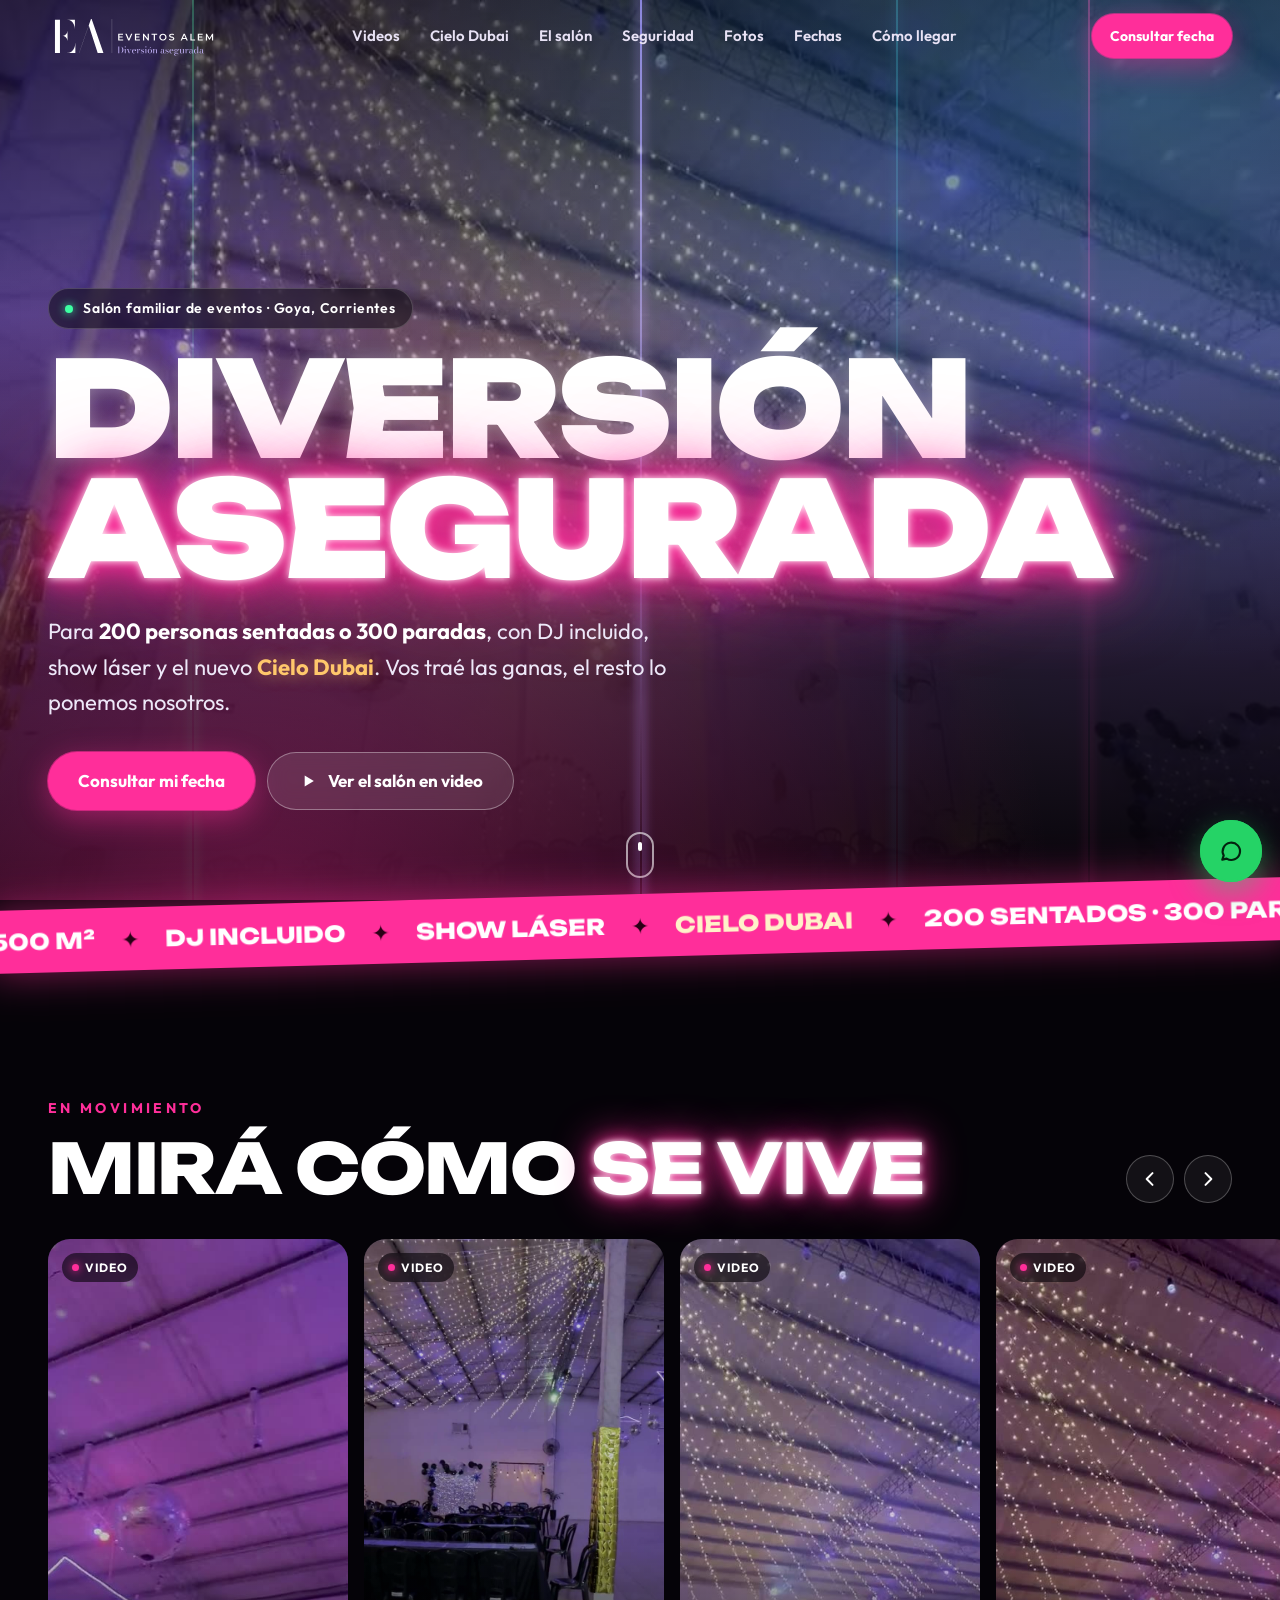
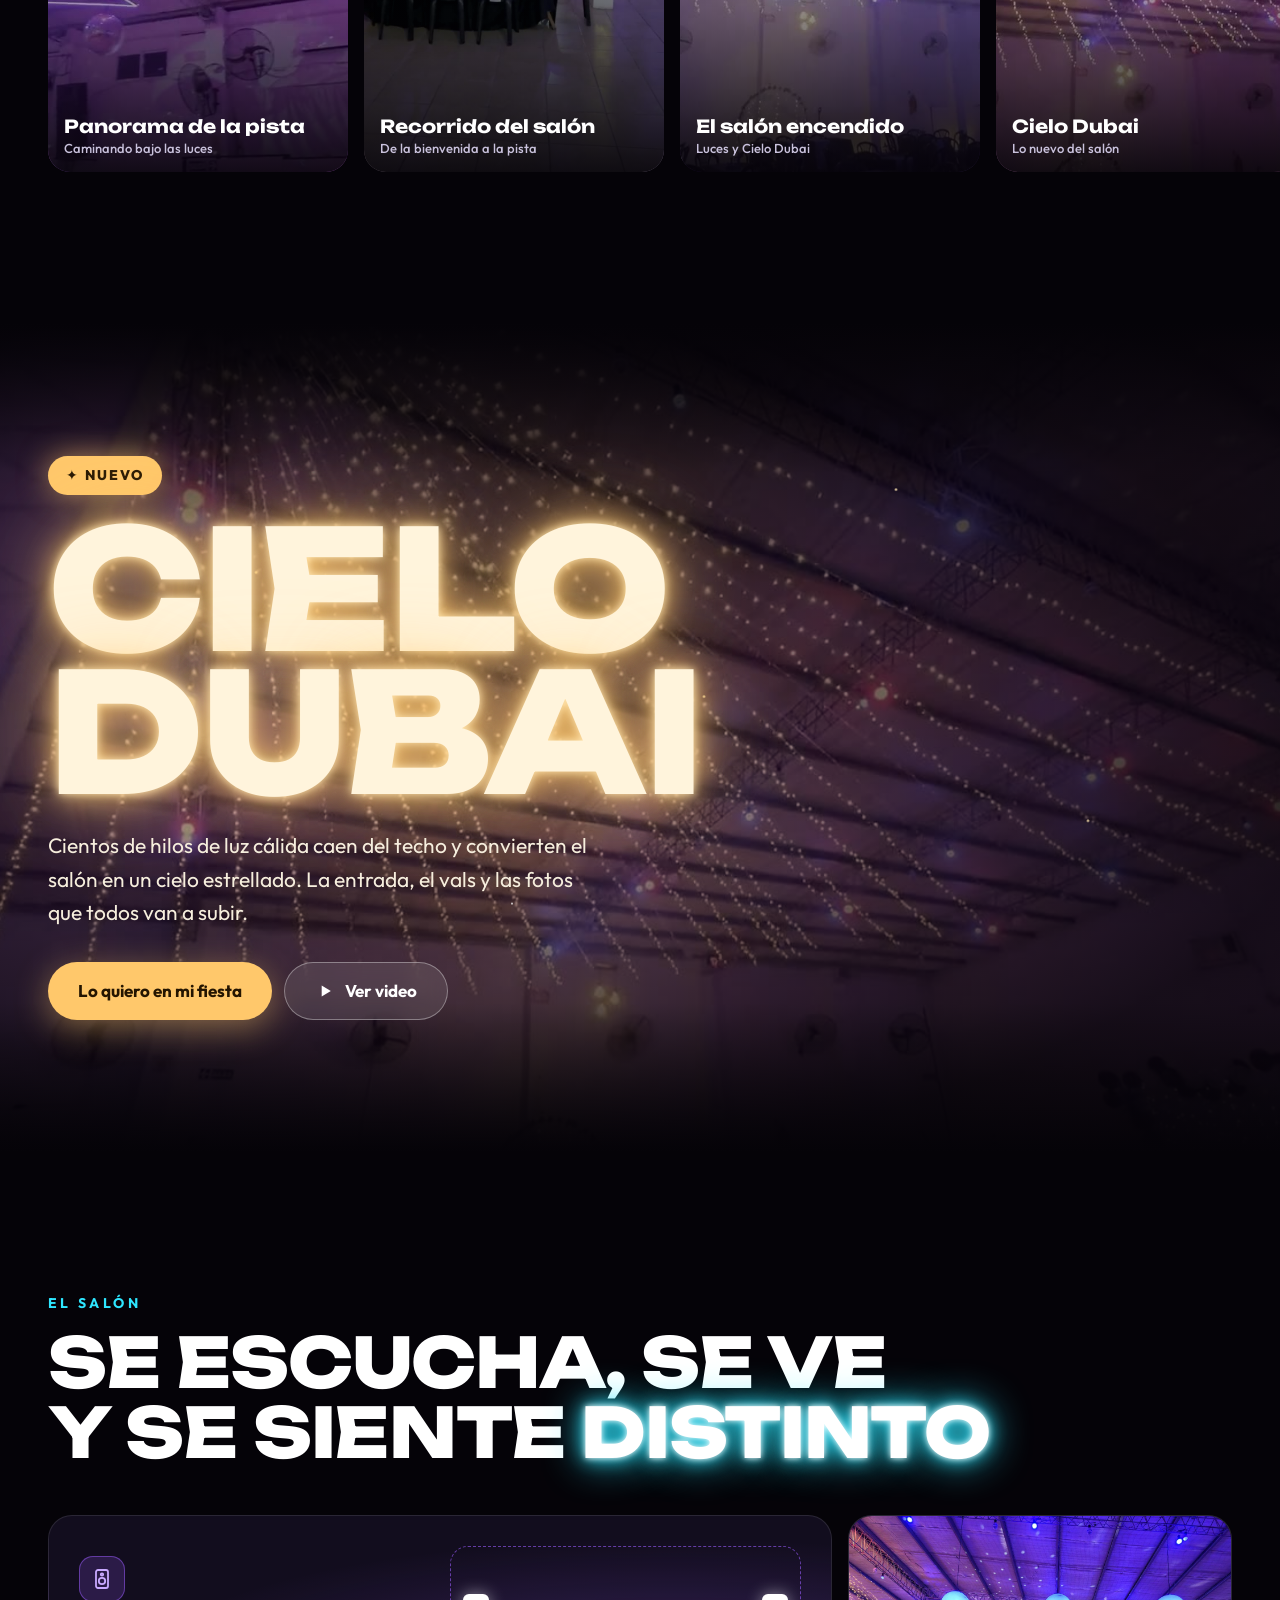
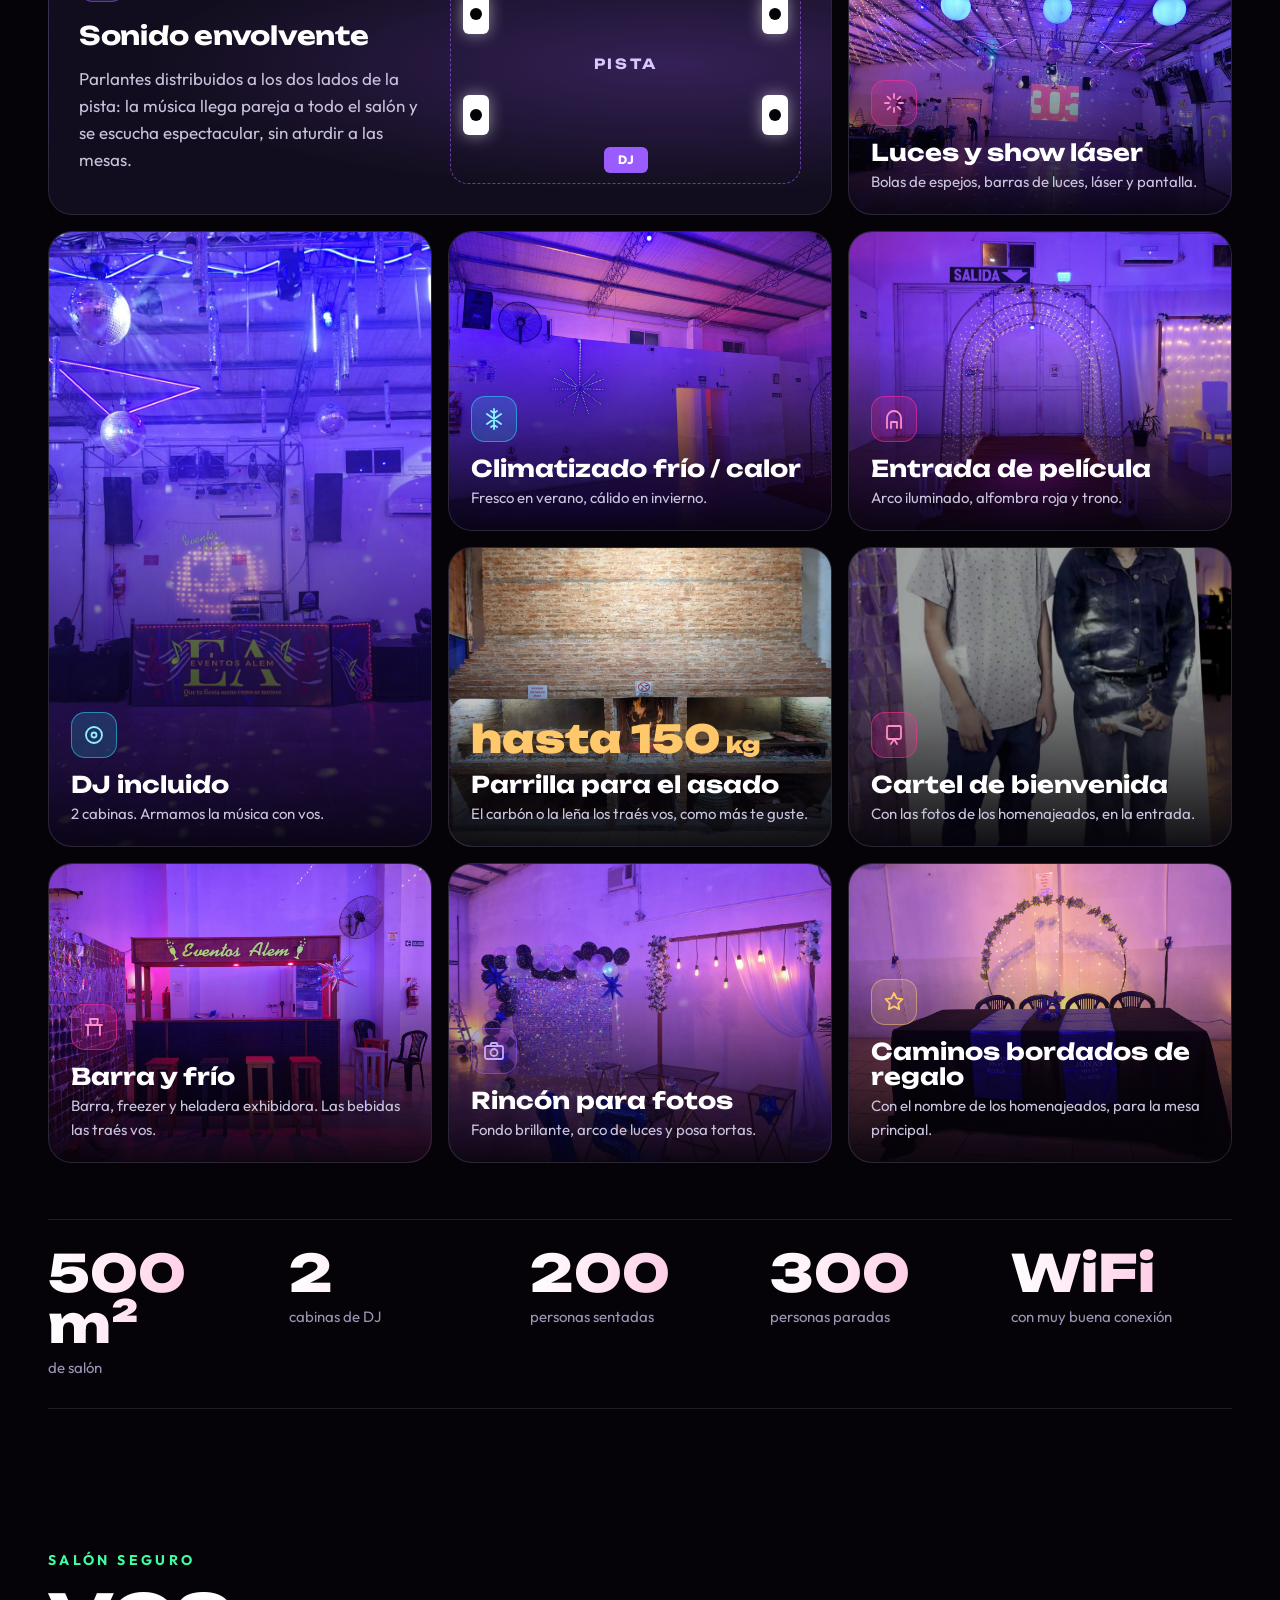
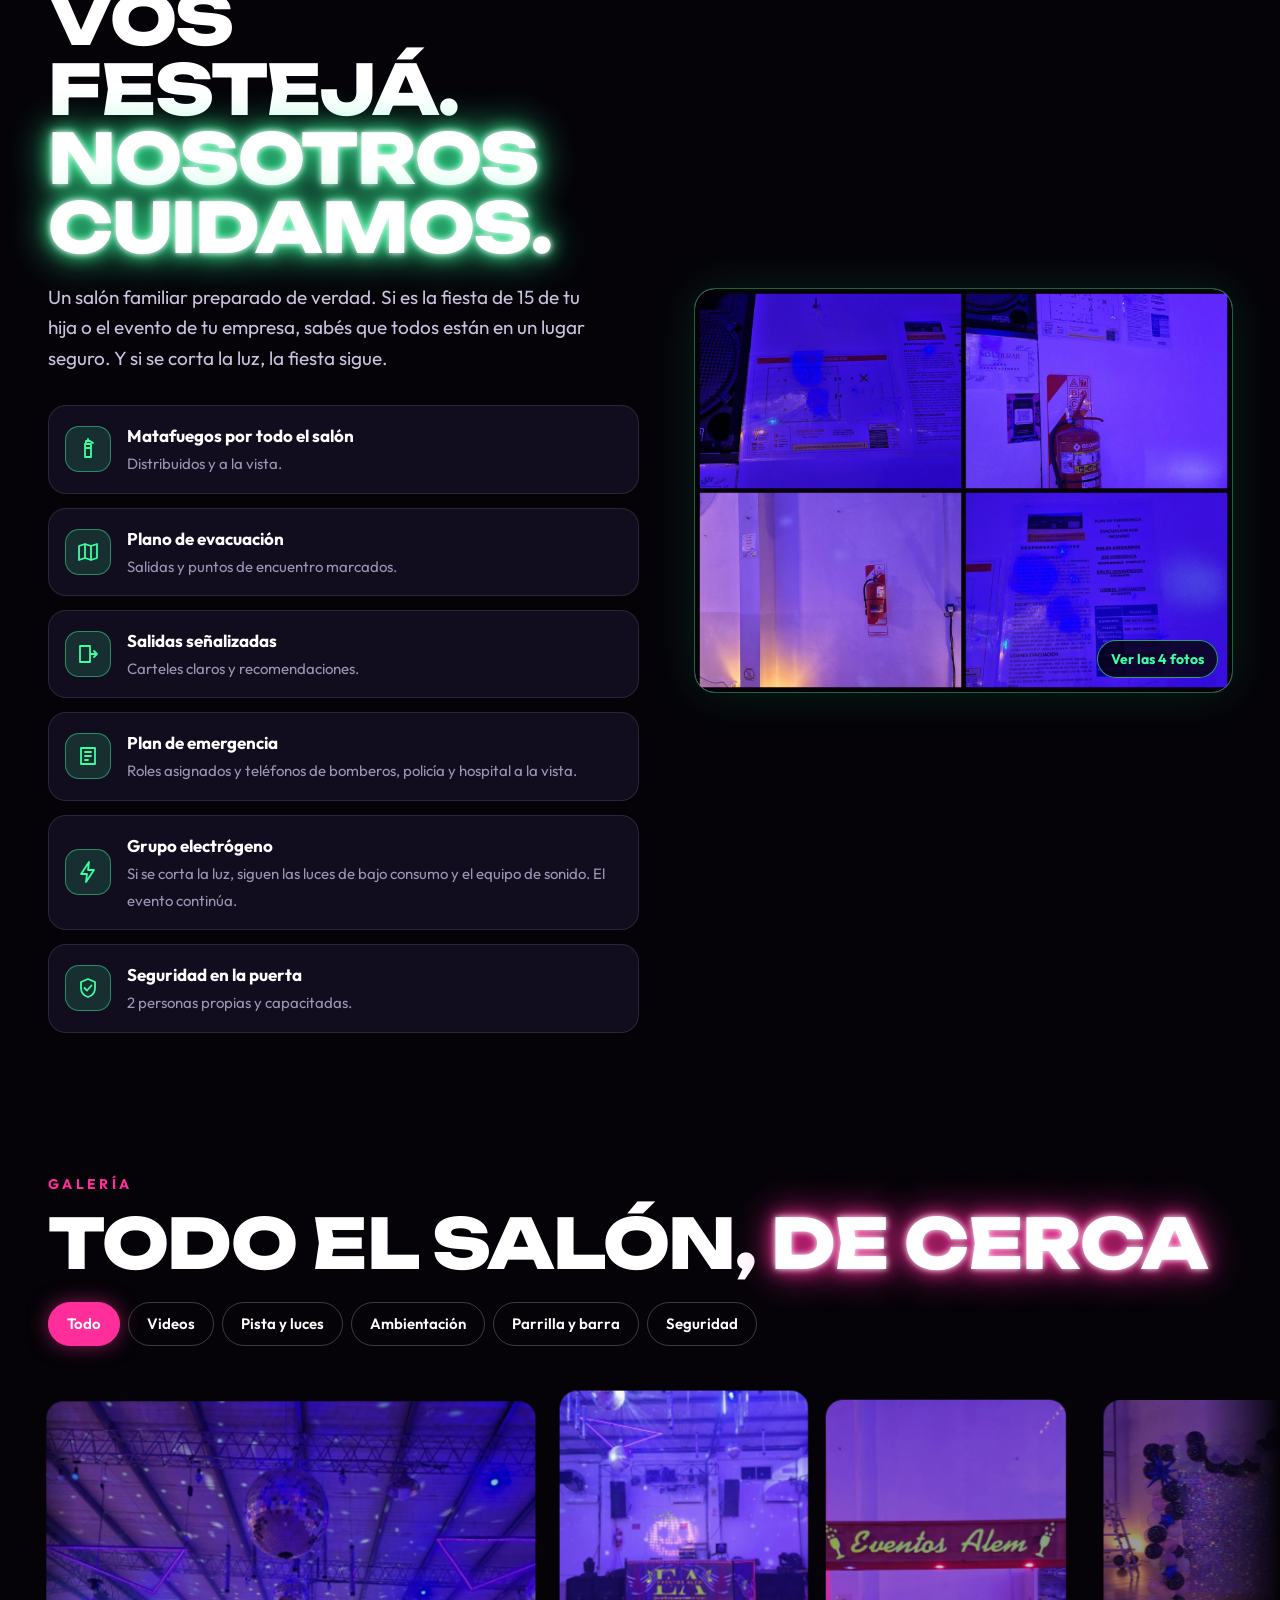
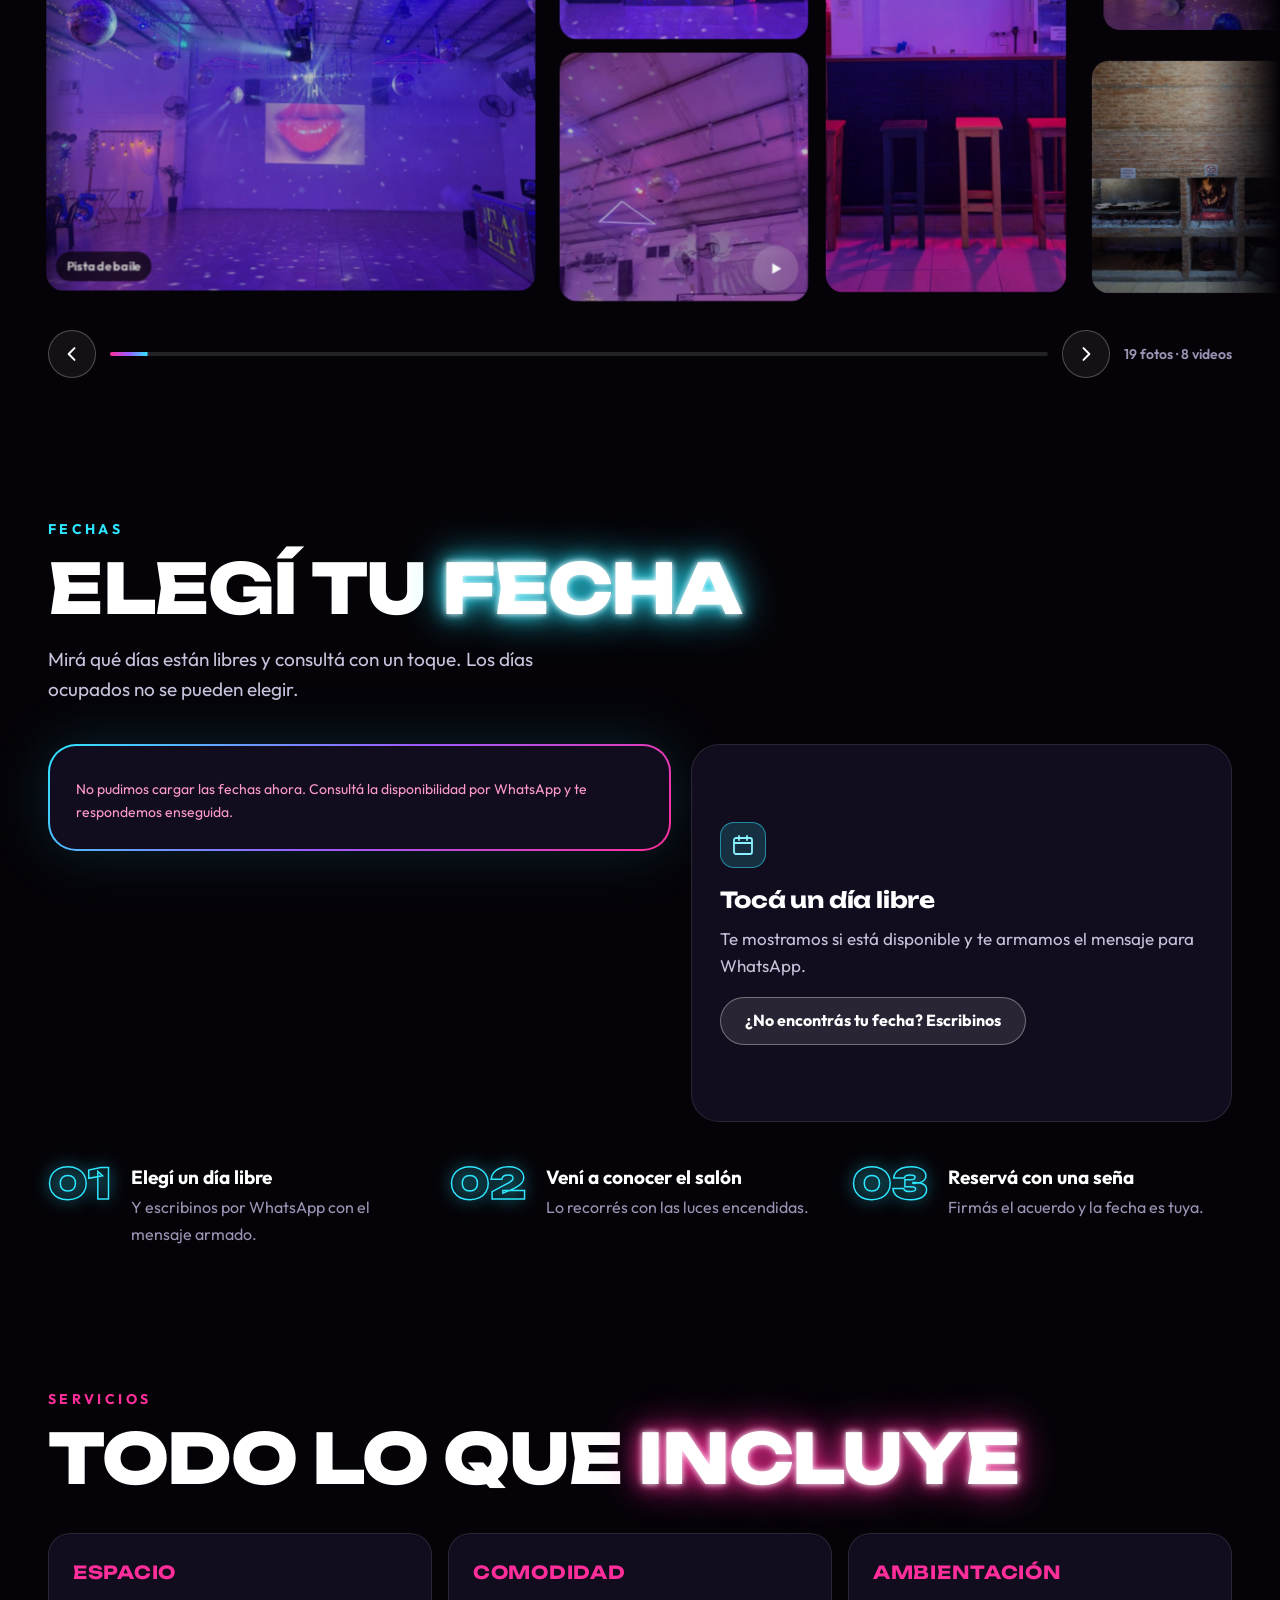
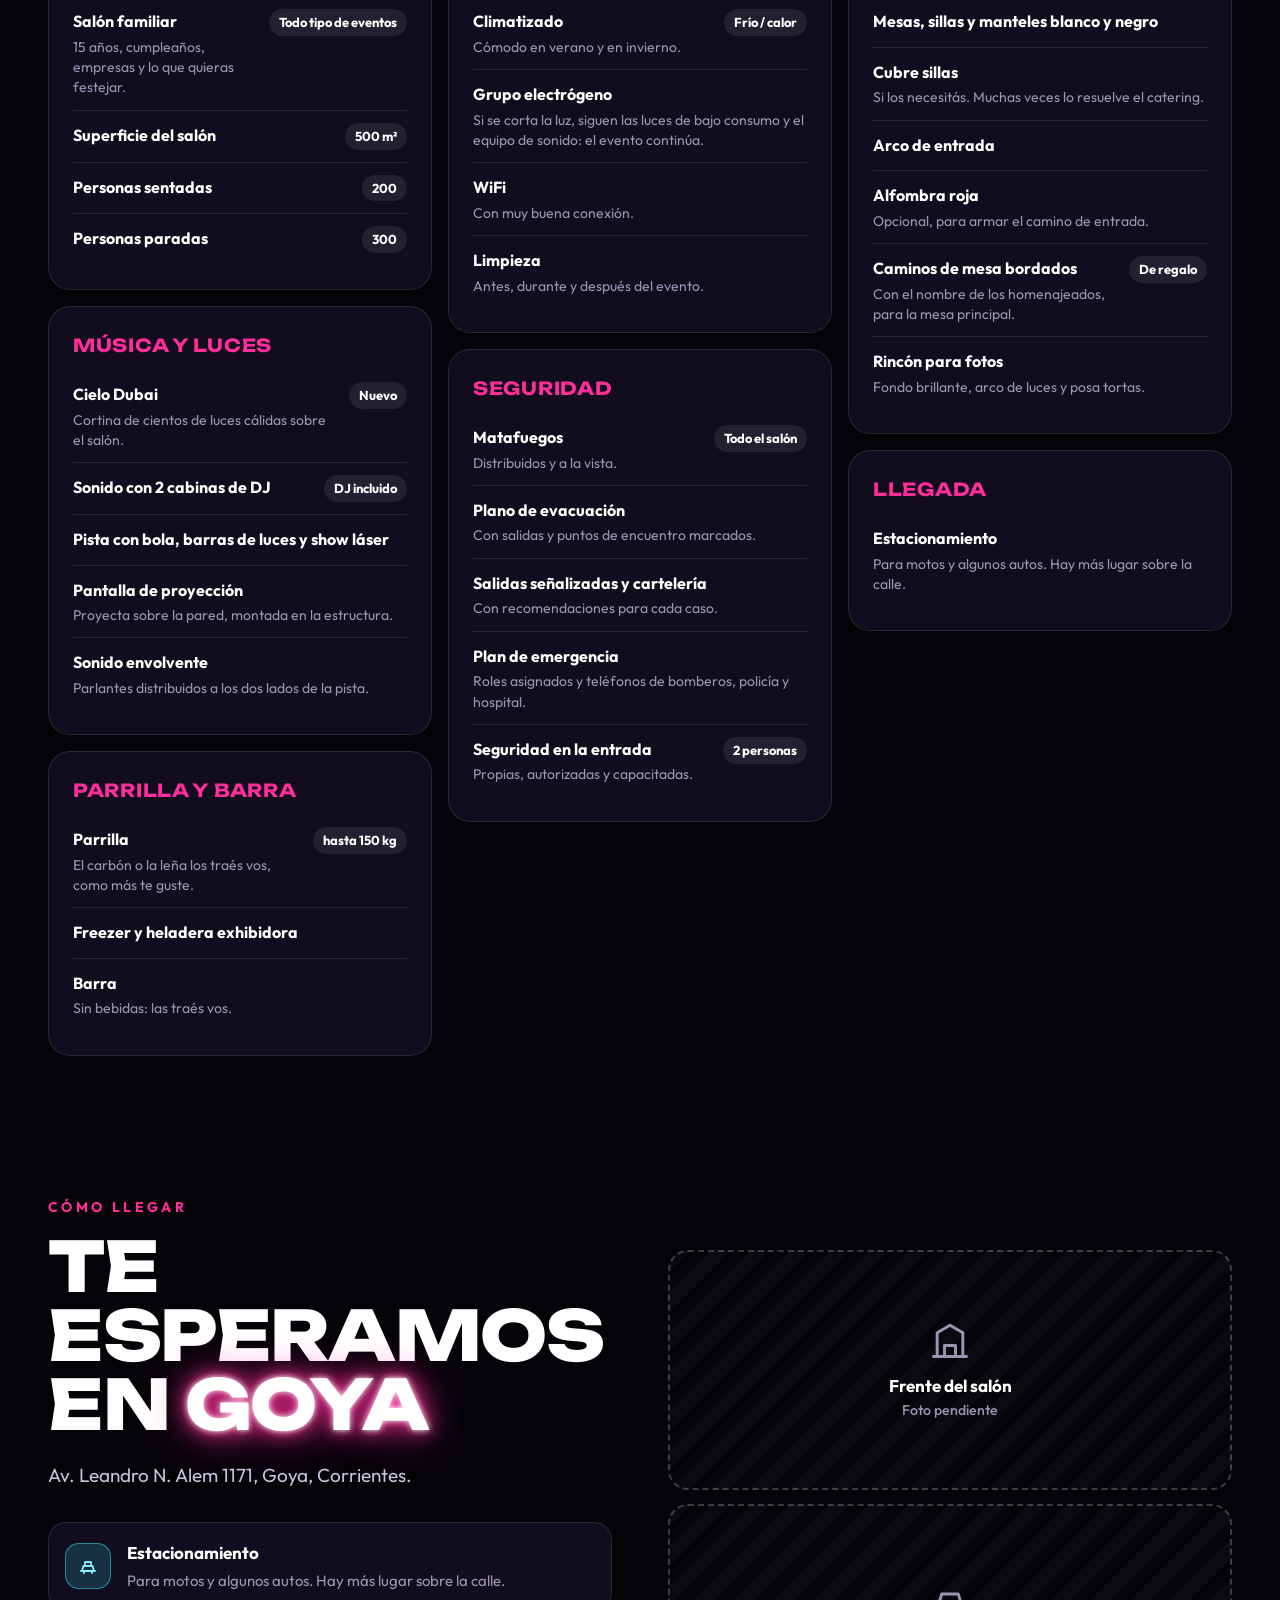
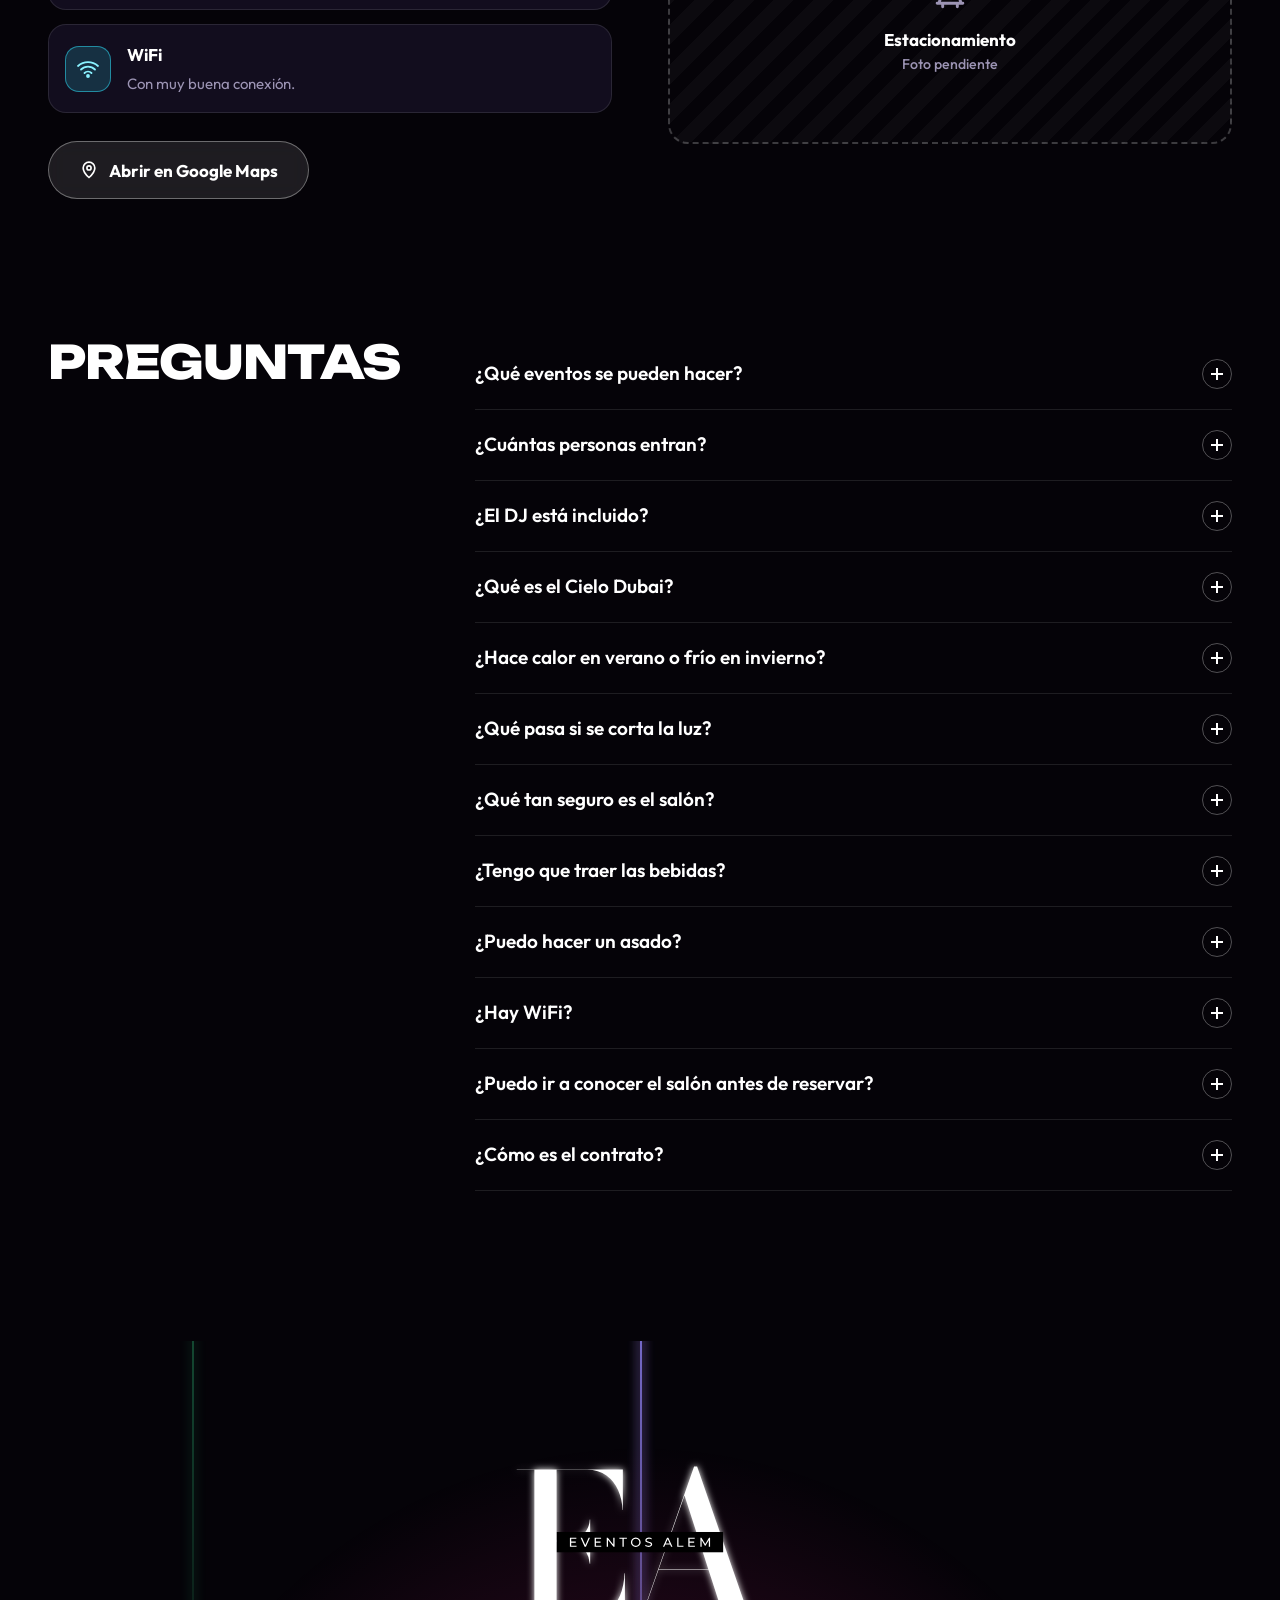
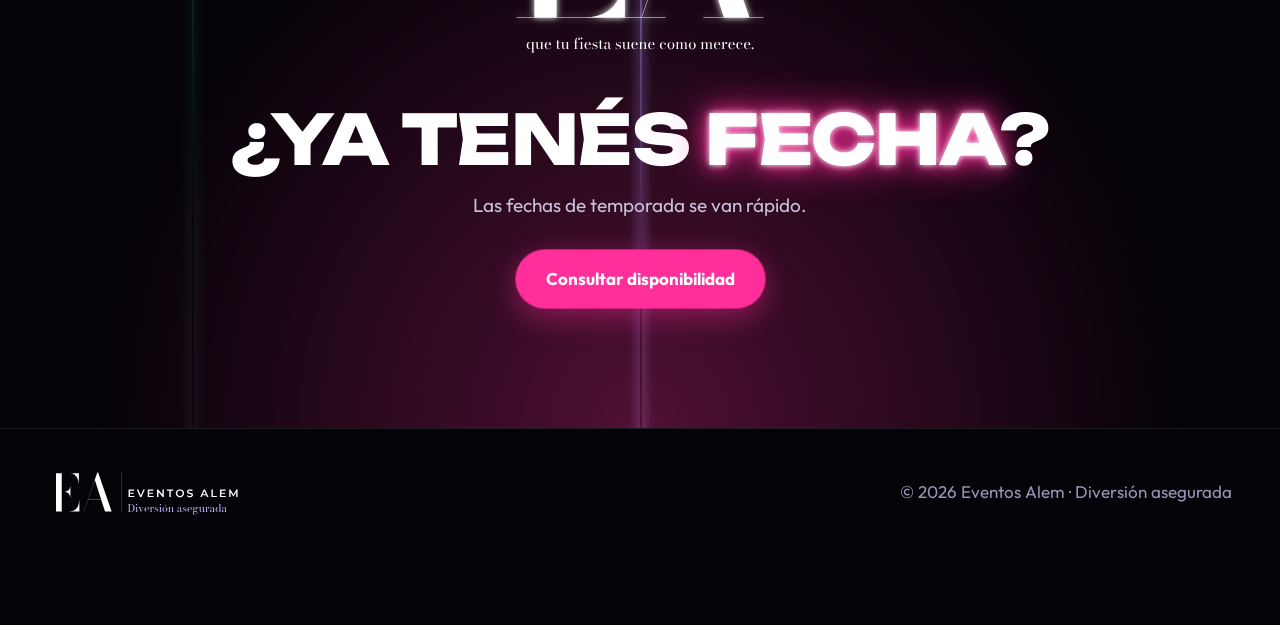
==== index.html @ 5849a462 "Web oficial Eventos Alem: diseño Fiesta/Neón con datos confirmados - Es salón familiar para todo tip" ====
<!doctype html>
<html lang="es-AR">
<head>
  <meta charset="utf-8">
    <meta name="viewport" content="width=device-width, initial-scale=1, viewport-fit=cover">
  <title>Eventos Alem · Salón de eventos en Goya</title>
  <meta name="description" content="Salón familiar de eventos en Goya, Corrientes: 500 m², 200 personas sentadas o 300 paradas, DJ incluido, show láser, Cielo Dubai, climatizado frío/calor y grupo electrógeno. Consultá tu fecha por WhatsApp.">
  <meta name="theme-color" content="#050308">
  <link rel="icon" href="img/marca/ea-blanco.svg" type="image/svg+xml">
  <script>document.documentElement.className='js'</script>
  <link rel="preconnect" href="https://fonts.googleapis.com">
  <link rel="preconnect" href="https://fonts.gstatic.com" crossorigin>
  <link rel="stylesheet" href="https://fonts.googleapis.com/css2?family=Unbounded:wght@500;700;800;900&family=Outfit:wght@400;500;600;700&display=swap">
  <link rel="stylesheet" href="css/nuevo.css?v=13">
</head>
<body>
  <a class="skip" href="#contenido">Saltar al contenido</a>

  <!-- NAV -->
  <header class="nav" id="nav">
    <a class="nav-logo" href="#inicio" aria-label="Eventos Alem, ir al inicio">
      <img src="img/marca/logo-horizontal-blanco.svg" alt="Eventos Alem" width="190" height="45">
    </a>
    <nav class="nav-links" aria-label="Principal">
      <a href="#reels">Videos</a>
      <a href="#cielo">Cielo Dubai</a>
      <a href="#experiencia">El salón</a>
      <a href="#seguridad">Seguridad</a>
      <a href="#fotos">Fotos</a>
      <a href="#consultar">Fechas</a>
      <a href="#llegar">Cómo llegar</a>
    </nav>
    <a class="btn btn-neon btn-sm" href="#consultar">Consultar fecha</a>
  </header>

  <main id="contenido">

    <!-- HERO -->
    <section class="hero" id="inicio" aria-labelledby="h-hero">
      <video class="hero-video" src="img/nuevo/v-salon.mp4" poster="img/nuevo/v-salon.jpg" autoplay muted loop playsinline aria-hidden="true"></video>
      <div class="hero-shade" aria-hidden="true"></div>
      <div class="lasers" aria-hidden="true"><i></i><i></i><i></i><i></i><i></i><i></i></div>
      <div class="hero-in">
        <p class="kicker"><span class="dot"></span> Salón familiar de eventos · Goya, Corrientes</p>
        <h1 id="h-hero" class="hero-title">
          <span class="t1">Diversión</span>
          <span class="t2">asegurada</span>
        </h1>
        <p class="hero-lead">Para <b>200 personas sentadas o 300 paradas</b>, con DJ incluido, show láser y el nuevo <b class="gold">Cielo Dubai</b>. Vos traé las ganas, el resto lo ponemos nosotros.</p>
        <div class="hero-cta">
          <a class="btn btn-neon btn-lg" href="#consultar">Consultar mi fecha</a>
          <button class="btn btn-glass btn-lg" type="button" data-open="0">
            <svg viewBox="0 0 24 24" width="20" height="20" aria-hidden="true"><path d="M8 5.5v13l11-6.5z" fill="currentColor"/></svg>
            Ver el salón en video
          </button>
        </div>
      </div>
      <a class="scroll-cue" href="#reels" aria-label="Bajar a los videos"><span></span></a>
    </section>

    <!-- TICKER -->
    <div class="ticker" aria-hidden="true">
      <div class="ticker-track">
        <span>500 m²</span><i>✦</i><span>DJ incluido</span><i>✦</i><span>Show láser</span><i>✦</i><span class="g">Cielo Dubai</span><i>✦</i><span>200 sentados · 300 parados</span><i>✦</i><span>Sonido envolvente</span><i>✦</i><span>Climatizado frío / calor</span><i>✦</i><span>Grupo electrógeno</span><i>✦</i><span>WiFi</span><i>✦</i><span>Parrilla 150 kg</span><i>✦</i><span>Salón seguro</span><i>✦</i>
        <span>500 m²</span><i>✦</i><span>DJ incluido</span><i>✦</i><span>Show láser</span><i>✦</i><span class="g">Cielo Dubai</span><i>✦</i><span>200 sentados · 300 parados</span><i>✦</i><span>Sonido envolvente</span><i>✦</i><span>Climatizado frío / calor</span><i>✦</i><span>Grupo electrógeno</span><i>✦</i><span>WiFi</span><i>✦</i><span>Parrilla 150 kg</span><i>✦</i><span>Salón seguro</span><i>✦</i>
      </div>
    </div>

    <!-- REELS -->
    <section class="sec" id="reels" aria-labelledby="h-reels">
      <div class="wrap head-row">
        <div>
          <p class="eyebrow pink" data-reveal>En movimiento</p>
          <h2 id="h-reels" data-reveal>Mirá cómo <span class="neon-pink">se vive</span></h2>
        </div>
        <div class="rail-ctrl">
          <button class="round" type="button" id="railPrev" aria-label="Videos anteriores"><svg viewBox="0 0 24 24" width="20" height="20" aria-hidden="true"><path d="m15 5-7 7 7 7" fill="none" stroke="currentColor" stroke-width="2.4" stroke-linecap="round" stroke-linejoin="round"/></svg></button>
          <button class="round" type="button" id="railNext" aria-label="Más videos"><svg viewBox="0 0 24 24" width="20" height="20" aria-hidden="true"><path d="m9 5 7 7-7 7" fill="none" stroke="currentColor" stroke-width="2.4" stroke-linecap="round" stroke-linejoin="round"/></svg></button>
        </div>
      </div>
      <div class="rail" id="rail" tabindex="0" aria-label="Videos del salón. Deslizá para ver más"></div>
    </section>

    <!-- CIELO DUBAI -->
    <section class="cielo" id="cielo" aria-labelledby="h-cielo">
      <video class="cielo-video" src="img/nuevo/v-cielo.mp4" poster="img/nuevo/v-cielo.jpg" autoplay muted loop playsinline aria-hidden="true"></video>
      <div class="cielo-shade" aria-hidden="true"></div>
      <div class="stars" aria-hidden="true"></div>
      <div class="wrap cielo-in">
        <span class="badge-gold" data-reveal>✦ Nuevo</span>
        <h2 id="h-cielo" class="cielo-title" data-reveal>Cielo<br>Dubai</h2>
        <p class="cielo-lead" data-reveal>Cientos de hilos de luz cálida caen del techo y convierten el salón en un cielo estrellado. La entrada, el vals y las fotos que todos van a subir.</p>
        <div class="hero-cta" data-reveal>
          <a class="btn btn-gold btn-lg" href="#consultar">Lo quiero en mi fiesta</a>
          <button class="btn btn-glass btn-lg" type="button" data-open-id="v-cielo">
            <svg viewBox="0 0 24 24" width="20" height="20" aria-hidden="true"><path d="M8 5.5v13l11-6.5z" fill="currentColor"/></svg>
            Ver video
          </button>
        </div>
      </div>
    </section>

    <!-- EXPERIENCIA -->
    <section class="sec" id="experiencia" aria-labelledby="h-exp">
      <div class="wrap">
        <p class="eyebrow cyan" data-reveal>El salón</p>
        <h2 id="h-exp" data-reveal>Se escucha, se ve<br>y se siente <span class="neon-cyan">distinto</span></h2>

        <div class="bento">
          <article class="tile tile-sound" data-reveal>
            <div class="tile-txt">
              <span class="ico ico-violet"><svg viewBox="0 0 24 24" aria-hidden="true"><rect x="6" y="3" width="12" height="18" rx="2"/><circle cx="12" cy="14" r="3.2"/><circle cx="12" cy="7.5" r="1.2"/></svg></span>
              <h3>Sonido envolvente</h3>
              <p>Parlantes distribuidos a los dos lados de la pista: la música llega pareja a todo el salón y se escucha espectacular, sin aturdir a las mesas.</p>
            </div>
            <div class="sound-map" role="img" aria-label="Esquema: parlantes a ambos lados de la pista y el sonido llegando a todo el salón">
              <span class="spk l1"></span><span class="spk l2"></span><span class="spk r1"></span><span class="spk r2"></span>
              <span class="wave w1"></span><span class="wave w2"></span><span class="wave w3"></span>
              <span class="floor">PISTA</span>
              <span class="dj">DJ</span>
            </div>
          </article>

          <button class="tile tile-photo" type="button" data-open-id="pista-globos" data-reveal>
            <img src="img/nuevo/pista-globos.jpg" alt="" loading="lazy">
            <span class="tile-cap"><span class="ico ico-pink"><svg viewBox="0 0 24 24" aria-hidden="true"><path d="M12 3v4M12 17v4M3 12h4M17 12h4M5.6 5.6l2.8 2.8M15.6 15.6l2.8 2.8M5.6 18.4l2.8-2.8M15.6 8.4l2.8-2.8"/></svg></span><b>Luces y show láser</b><small>Bolas de espejos, barras de luces, láser y pantalla.</small></span>
          </button>

          <button class="tile tile-photo tile-tall" type="button" data-open-id="dj-cabina" data-reveal>
            <img src="img/nuevo/dj-cabina.jpg" alt="" loading="lazy">
            <span class="tile-cap"><span class="ico ico-cyan"><svg viewBox="0 0 24 24" aria-hidden="true"><circle cx="12" cy="12" r="8"/><circle cx="12" cy="12" r="2.5"/></svg></span><b>DJ incluido</b><small>2 cabinas. Armamos la música con vos.</small></span>
          </button>

          <button class="tile tile-photo" type="button" data-open-id="clima-ventiladores" data-reveal>
            <img src="img/nuevo/clima-ventiladores.jpg" alt="" loading="lazy">
            <span class="tile-cap"><span class="ico ico-cyan"><svg viewBox="0 0 24 24" aria-hidden="true"><path d="M12 2v20M4.9 7l14.2 10M4.9 17 19.1 7M9 4l3 2 3-2M9 20l3-2 3 2"/></svg></span><b>Climatizado frío / calor</b><small>Fresco en verano, cálido en invierno.</small></span>
          </button>

          <button class="tile tile-photo" type="button" data-open-id="entrada-arco" data-reveal>
            <img src="img/nuevo/entrada-arco.jpg" alt="" loading="lazy">
            <span class="tile-cap"><span class="ico ico-pink"><svg viewBox="0 0 24 24" aria-hidden="true"><path d="M5 21V11a7 7 0 0 1 14 0v10M9 21v-6h6v6"/></svg></span><b>Entrada de película</b><small>Arco iluminado, alfombra roja y trono.</small></span>
          </button>

          <button class="tile tile-photo tile-grill" type="button" data-open-id="parrilla" data-reveal>
            <img src="img/nuevo/parrilla.jpg" alt="" loading="lazy">
            <span class="tile-cap">
              <span class="big-num">hasta <span data-count="150">150</span><small>kg</small></span>
              <b>Parrilla para el asado</b>
              <small>El carbón o la leña los traés vos, como más te guste.</small>
            </span>
          </button>

          <button class="tile tile-photo" type="button" data-open-id="bienvenida" data-reveal>
            <img src="img/nuevo/bienvenida.jpg" alt="" loading="lazy">
            <span class="tile-cap"><span class="ico ico-pink"><svg viewBox="0 0 24 24" aria-hidden="true"><rect x="5" y="3" width="14" height="13" rx="1.5"/><path d="M9 21l3-5 3 5"/></svg></span><b>Cartel de bienvenida</b><small>Con las fotos de los homenajeados, en la entrada.</small></span>
          </button>
          <button class="tile tile-photo" type="button" data-open-id="barra" data-reveal>
            <img src="img/nuevo/barra.jpg" alt="" loading="lazy">
            <span class="tile-cap"><span class="ico ico-pink"><svg viewBox="0 0 24 24" aria-hidden="true"><path d="M4 10h16M6 10v10M18 10v10M8 4h8l-1 6H9z"/></svg></span><b>Barra y frío</b><small>Barra, freezer y heladera exhibidora. Las bebidas las traés vos.</small></span>
          </button>

          <button class="tile tile-photo" type="button" data-open-id="rincon-fotos" data-reveal>
            <img src="img/nuevo/rincon-fotos.jpg" alt="" loading="lazy">
            <span class="tile-cap"><span class="ico ico-violet"><svg viewBox="0 0 24 24" aria-hidden="true"><rect x="3" y="7" width="18" height="13" rx="2"/><circle cx="12" cy="13.5" r="3.5"/><path d="M8 7l1.5-3h5L16 7"/></svg></span><b>Rincón para fotos</b><small>Fondo brillante, arco de luces y posa tortas.</small></span>
          </button>

          <button class="tile tile-photo" type="button" data-open-id="mesa-principal" data-reveal>
            <img src="img/nuevo/mesa-principal.jpg" alt="" loading="lazy">
            <span class="tile-cap"><span class="ico ico-gold"><svg viewBox="0 0 24 24" aria-hidden="true"><path d="M12 3l2.6 5.3 5.9.9-4.3 4.1 1 5.8L12 16.4 6.8 19.1l1-5.8L3.5 9.2l5.9-.9z"/></svg></span><b>Caminos bordados de regalo</b><small>Con el nombre de los homenajeados, para la mesa principal.</small></span>
          </button>
        </div>

        <ul class="stats" data-reveal>
          <li><b><span data-count="500">500</span> m²</b><span>de salón</span></li>
          <li><b>2</b><span>cabinas de DJ</span></li>
          <li><b><span data-count="200">200</span></b><span>personas sentadas</span></li>
          <li><b><span data-count="300">300</span></b><span>personas paradas</span></li>
          <li><b>WiFi</b><span>con muy buena conexión</span></li>
        </ul>
      </div>
    </section>

    <!-- SEGURIDAD -->
    <section class="sec seg" id="seguridad" aria-labelledby="h-seg">
      <div class="wrap seg-grid">
        <div class="seg-txt">
          <p class="eyebrow green" data-reveal>Salón seguro</p>
          <h2 id="h-seg" data-reveal>Vos festejá.<br><span class="neon-green">Nosotros cuidamos.</span></h2>
          <p class="lead" data-reveal>Un salón familiar preparado de verdad. Si es la fiesta de 15 de tu hija o el evento de tu empresa, sabés que todos están en un lugar seguro. Y si se corta la luz, la fiesta sigue.</p>
          <ul class="checks">
            <li data-reveal><span class="ico ico-green"><svg viewBox="0 0 24 24" aria-hidden="true"><path d="M9 7h6v13H9zM10 7V4h4l3 2M12 4V2M9 11h6"/></svg></span><div><b>Matafuegos por todo el salón</b><small>Distribuidos y a la vista.</small></div></li>
            <li data-reveal><span class="ico ico-green"><svg viewBox="0 0 24 24" aria-hidden="true"><path d="M3 6l6-2 6 2 6-2v14l-6 2-6-2-6 2zM9 4v14M15 6v14"/></svg></span><div><b>Plano de evacuación</b><small>Salidas y puntos de encuentro marcados.</small></div></li>
            <li data-reveal><span class="ico ico-green"><svg viewBox="0 0 24 24" aria-hidden="true"><path d="M4 4h10v16H4zM14 12h7M18 9l3 3-3 3"/></svg></span><div><b>Salidas señalizadas</b><small>Carteles claros y recomendaciones.</small></div></li>
            <li data-reveal><span class="ico ico-green"><svg viewBox="0 0 24 24" aria-hidden="true"><path d="M5 4h14v16H5zM9 8h6M9 12h6M9 16h3"/></svg></span><div><b>Plan de emergencia</b><small>Roles asignados y teléfonos de bomberos, policía y hospital a la vista.</small></div></li>
            <li data-reveal><span class="ico ico-green"><svg viewBox="0 0 24 24" aria-hidden="true"><path d="M13 2 5 14h6l-1 8 8-12h-6z"/></svg></span><div><b>Grupo electrógeno</b><small>Si se corta la luz, siguen las luces de bajo consumo y el equipo de sonido. El evento continúa.</small></div></li>
            <li data-reveal><span class="ico ico-green"><svg viewBox="0 0 24 24" aria-hidden="true"><path d="M12 3l7 3v6c0 4.5-3 7.8-7 9-4-1.2-7-4.5-7-9V6z"/><path d="m8.5 12 2.5 2.5 4.5-5"/></svg></span><div><b>Seguridad en la puerta</b><small>2 personas propias y capacitadas.</small></div></li>
          </ul>
        </div>
        <button class="pic collage" type="button" data-open-id="seg-plano-evacuacion" data-reveal>
          <img src="img/nuevo/collage-seguridad.jpg" alt="Collage: plano de evacuación, matafuegos y plan de emergencia del salón" loading="lazy">
          <span class="collage-tag">Ver las 4 fotos</span>
        </button>
      </div>
    </section>

    <!-- FOTOS -->
    <section class="sec" id="fotos" aria-labelledby="h-fotos">
      <div class="wrap">
        <div class="head-row">
          <div>
            <p class="eyebrow pink" data-reveal>Galería</p>
            <h2 id="h-fotos" data-reveal>Todo el salón, <span class="neon-pink">de cerca</span></h2>
          </div>
          <div class="chips" id="filtros" role="group" aria-label="Filtrar galería">
            <button type="button" class="chip" aria-pressed="true" data-f="todo">Todo</button>
            <button type="button" class="chip" aria-pressed="false" data-f="video">Videos</button>
            <button type="button" class="chip" aria-pressed="false" data-f="pista">Pista y luces</button>
            <button type="button" class="chip" aria-pressed="false" data-f="deco">Ambientación</button>
            <button type="button" class="chip" aria-pressed="false" data-f="parrilla">Parrilla y barra</button>
            <button type="button" class="chip" aria-pressed="false" data-f="seguridad">Seguridad</button>
          </div>
        </div>
      </div>
      <div class="gal-rail" id="galRail" tabindex="0" aria-label="Galería. Se mueve sola: pasá el mouse o tocala para frenarla y deslizá para ver más">
        <div class="gal-track" id="galeria"></div>
      </div>
      <div class="wrap gal-foot">
        <button class="round" type="button" id="galPrev" aria-label="Fotos anteriores"><svg viewBox="0 0 24 24" width="20" height="20" aria-hidden="true"><path d="m15 5-7 7 7 7" fill="none" stroke="currentColor" stroke-width="2.4" stroke-linecap="round" stroke-linejoin="round"/></svg></button>
        <div class="gal-bar" aria-hidden="true"><i id="galBar"></i></div>
        <button class="round" type="button" id="galNext" aria-label="Más fotos"><svg viewBox="0 0 24 24" width="20" height="20" aria-hidden="true"><path d="m9 5 7 7-7 7" fill="none" stroke="currentColor" stroke-width="2.4" stroke-linecap="round" stroke-linejoin="round"/></svg></button>
        <span class="gal-count" id="galCount"></span>
      </div>
    </section>

    <!-- FECHAS: calendario con disponibilidad real -->
    <section class="sec consultar" id="consultar" aria-labelledby="h-cons">
      <div class="wrap">
        <p class="eyebrow cyan" data-reveal>Fechas</p>
        <h2 id="h-cons" data-reveal>Elegí tu <span class="neon-cyan">fecha</span></h2>
        <p class="lead" data-reveal>Mirá qué días están libres y consultá con un toque. Los días ocupados no se pueden elegir.</p>
        <div class="cal-wrap">
          <div class="cal" id="cal" data-reveal>
            <div class="cal-head">
              <button class="round" type="button" id="calPrev" aria-label="Mes anterior"><svg viewBox="0 0 24 24" width="20" height="20" aria-hidden="true"><path d="m15 5-7 7 7 7" fill="none" stroke="currentColor" stroke-width="2.4" stroke-linecap="round" stroke-linejoin="round"/></svg></button>
              <h3 class="cal-mes" id="calMes" aria-live="polite">Cargando…</h3>
              <button class="round" type="button" id="calNext" aria-label="Mes siguiente"><svg viewBox="0 0 24 24" width="20" height="20" aria-hidden="true"><path d="m9 5 7 7-7 7" fill="none" stroke="currentColor" stroke-width="2.4" stroke-linecap="round" stroke-linejoin="round"/></svg></button>
            </div>
            <div class="cal-dow" aria-hidden="true"><span>Lu</span><span>Ma</span><span>Mi</span><span>Ju</span><span>Vi</span><span>Sá</span><span>Do</span></div>
            <div class="cal-grid" id="calGrid" role="group" aria-label="Días del mes"></div>
            <ul class="cal-ley" aria-label="Referencias">
              <li><i class="k k-libre"></i>Disponible</li>
              <li><i class="k k-res"></i>Ocupada</li>
              <li><i class="k k-hoy"></i>Hoy</li>
            </ul>
            <p class="cal-estado" id="calEstado" role="status"></p>
          </div>
          <div class="sel" id="sel" aria-live="polite"></div>
        </div>
        <ol class="steps steps-row">
          <li data-reveal><span>01</span><div><b>Elegí un día libre</b><small>Y escribinos por WhatsApp con el mensaje armado.</small></div></li>
          <li data-reveal><span>02</span><div><b>Vení a conocer el salón</b><small>Lo recorrés con las luces encendidas.</small></div></li>
          <li data-reveal><span>03</span><div><b>Reservá con una seña</b><small>Firmás el acuerdo y la fecha es tuya.</small></div></li>
        </ol>
      </div>
    </section>

    <!-- TODO LO QUE INCLUYE (misma lista que la versión original) -->
    <section class="sec" id="incluye" aria-labelledby="h-inc">
      <div class="wrap">
        <p class="eyebrow pink" data-reveal>Servicios</p>
        <h2 id="h-inc" data-reveal>Todo lo que <span class="neon-pink">incluye</span></h2>
        <div class="ficha" id="ficha"></div>
      </div>
    </section>

    <!-- CÓMO LLEGAR -->
    <section class="sec" id="llegar" aria-labelledby="h-llegar">
      <div class="wrap llegar-grid">
        <div>
          <p class="eyebrow pink" data-reveal>Cómo llegar</p>
          <h2 id="h-llegar" data-reveal>Te esperamos<br>en <span class="neon-pink">Goya</span></h2>
          <p class="lead" id="llegarDir" data-reveal>Av. Leandro N. Alem 1171, Goya, Corrientes.</p>
          <ul class="checks" data-reveal>
            <li><span class="ico ico-cyan"><svg viewBox="0 0 24 24" aria-hidden="true"><path d="M5 17h14M6 17l1.5-5h9L18 17M8 17v2M16 17v2M9 12V8h6v4"/></svg></span><div><b>Estacionamiento</b><small>Para motos y algunos autos. Hay más lugar sobre la calle.</small></div></li>
            <li><span class="ico ico-cyan"><svg viewBox="0 0 24 24" aria-hidden="true"><path d="M2 9a15 15 0 0 1 20 0M5 12.5a10 10 0 0 1 14 0M8.5 16a5 5 0 0 1 7 0"/><circle cx="12" cy="19" r="1"/></svg></span><div><b>WiFi</b><small>Con muy buena conexión.</small></div></li>
          </ul>
          <a class="btn btn-glass btn-lg" id="llegarMapa" href="https://maps.app.goo.gl/anK89E7FHTiRz1Bk8" target="_blank" rel="noopener" data-reveal>
            <svg viewBox="0 0 24 24" width="20" height="20" aria-hidden="true"><path d="M12 21s-7-6.2-7-11.5A7 7 0 0 1 19 9.5C19 14.8 12 21 12 21z" fill="none" stroke="currentColor" stroke-width="2"/><circle cx="12" cy="9.5" r="2.5" fill="none" stroke="currentColor" stroke-width="2"/></svg>
            Abrir en Google Maps
          </a>
        </div>
        <div class="llegar-fotos">
          <!-- PENDIENTE: reemplazar por las fotos reales del frente y del estacionamiento -->
          <figure class="ph" data-reveal><svg viewBox="0 0 24 24" aria-hidden="true"><path d="M3 21h18M5 21V8l7-4 7 4v13M9 21v-6h6v6"/></svg><figcaption>Frente del salón<small>Foto pendiente</small></figcaption></figure>
          <figure class="ph" data-reveal><svg viewBox="0 0 24 24" aria-hidden="true"><path d="M5 17h14M6 17l1.5-5h9L18 17M8 17v2M16 17v2"/></svg><figcaption>Estacionamiento<small>Foto pendiente</small></figcaption></figure>
        </div>
      </div>
    </section>

    <!-- FAQ -->
    <section class="sec" id="preguntas" aria-labelledby="h-faq">
      <div class="wrap faq-grid">
        <h2 id="h-faq" data-reveal>Preguntas</h2>
        <div class="faq" id="faqLista">
          <details data-reveal><summary>¿El DJ está incluido?<i></i></summary><p>Sí. El DJ está incluido y el salón tiene 2 cabinas.</p></details>
          <details data-reveal><summary>¿Qué es el Cielo Dubai?<i></i></summary><p>Una cortina de cientos de luces cálidas que cuelga del techo sobre todo el salón. Ideal para la entrada, el vals y las fotos.</p></details>
          <details data-reveal><summary>¿Qué tan seguro es el salón?<i></i></summary><p>Hay matafuegos por todo el salón, plano de evacuación con salidas y puntos de encuentro, cartelería de emergencia y 2 personas de seguridad propia en la entrada.</p></details>
          <details data-reveal><summary>¿Hace calor en verano o frío en invierno?<i></i></summary><p>No. El salón está climatizado frío / calor.</p></details>
          <details data-reveal><summary>¿Qué pasa si se corta la luz?<i></i></summary><p>La fiesta sigue. El grupo electrógeno mantiene las luces de bajo consumo y el equipo de sonido.</p></details>
          <details data-reveal><summary>¿Cuántas personas entran?<i></i></summary><p>200 personas sentadas o 300 paradas.</p></details>
          <details data-reveal><summary>¿La parrilla incluye carbón o leña?<i></i></summary><p>No. La parrilla carga hasta 150 kg de carne y el carbón o la leña los traés vos, como más te guste.</p></details>
          <details data-reveal><summary>¿Hay WiFi?<i></i></summary><p>Sí. El salón tiene WiFi con muy buena conexión.</p></details>
          <details data-reveal><summary>¿Tengo que traer las bebidas?<i></i></summary><p>Sí. La barra es sin bebidas: las traés vos. Hay freezer y heladera exhibidora.</p></details>
          <details data-reveal><summary>¿Puedo ir a conocer el salón antes?<i></i></summary><p>Sí. Coordinamos por WhatsApp un día y horario para que lo recorras.</p></details>
        </div>
      </div>
    </section>

    <!-- CIERRE -->
    <section class="final" aria-labelledby="h-final">
      <div class="lasers lasers-final" aria-hidden="true"><i></i><i></i><i></i><i></i></div>
      <img class="final-logo" src="img/marca/logo-blanco-brillo.svg" alt="Eventos Alem, que tu fiesta suene como merece" width="300" height="258" loading="lazy">
      <h2 id="h-final" data-reveal>¿Ya tenés <span class="neon-pink">fecha</span>?</h2>
      <p data-reveal>Las fechas de temporada se van rápido.</p>
      <a class="btn btn-neon btn-lg" href="#consultar" data-reveal>Consultar disponibilidad</a>
    </section>
  </main>

  <footer class="foot">
    <div class="wrap foot-in">
      <img src="img/marca/logo-horizontal-blanco.svg" alt="Eventos Alem, Diversión asegurada" width="210" height="50" loading="lazy">
      <p class="foot-links" id="footContacto">Salón de eventos · Goya, Corrientes</p>
      <p class="muted">© 2026 Eventos Alem · Diversión asegurada</p>
    </div>
  </footer>

  <a class="fab" href="#consultar" id="fab" aria-label="Consultar por WhatsApp">
    <svg viewBox="0 0 24 24" width="26" height="26" aria-hidden="true"><path d="M4 20l1.3-3.9A8 8 0 1 1 8 19z" fill="none" stroke="currentColor" stroke-width="2" stroke-linejoin="round"/></svg>
  </a>

  <!-- VISOR -->
  <dialog class="visor" id="visor" aria-labelledby="visorTit">
    <div class="v-top">
      <p class="v-tit"><strong id="visorTit"></strong> <span id="visorCount"></span></p>
      <button class="round" type="button" id="visorClose" aria-label="Cerrar"><svg viewBox="0 0 24 24" width="22" height="22" aria-hidden="true"><path d="M6 6l12 12M18 6 6 18" stroke="currentColor" stroke-width="2.2" stroke-linecap="round"/></svg></button>
    </div>
    <div class="v-stage">
      <div class="v-track" id="visorTrack" tabindex="0"></div>
      <button class="round v-nav v-prev" type="button" id="visorPrev" aria-label="Anterior"><svg viewBox="0 0 24 24" width="24" height="24" aria-hidden="true"><path d="m15 5-7 7 7 7" fill="none" stroke="currentColor" stroke-width="2.4" stroke-linecap="round" stroke-linejoin="round"/></svg></button>
      <button class="round v-nav v-next" type="button" id="visorNext" aria-label="Siguiente"><svg viewBox="0 0 24 24" width="24" height="24" aria-hidden="true"><path d="m9 5 7 7-7 7" fill="none" stroke="currentColor" stroke-width="2.4" stroke-linecap="round" stroke-linejoin="round"/></svg></button>
    </div>
    <div class="v-thumbs" id="visorThumbs"></div>
  </dialog>

  <script src="js/site-data.js?v=13"></script>
  <script src="js/nuevo.js?v=13" defer></script>
</body>
</html>
---- css/nuevo.css ----
/* Eventos Alem — home nuevo, estilo fiesta / neón */
:root{
  --bg:#050308; --bg2:#0D0916; --card:#120D1E; --line:rgba(255,255,255,.1);
  --ink:#FFFFFF; --muted:#C9C2DC; --soft:#9C94B4;
  --pink:#FF2E9A; --violet:#9B5CFF; --cyan:#2EE6FF; --green:#3DFFA2; --gold:#FFC86B;
  --display:"Unbounded",system-ui,sans-serif; --body:"Outfit",system-ui,sans-serif;
  --r:24px; --pad:clamp(16px,4vw,48px);
}
*{box-sizing:border-box}
html{scroll-behavior:smooth;-webkit-text-size-adjust:100%}
body{margin:0;background:var(--bg);color:var(--ink);font-family:var(--body);font-size:17px;line-height:1.6;overflow-x:hidden}
img,video{max-width:100%;display:block}
a{color:inherit}
button{font:inherit;color:inherit}
:focus-visible{outline:3px solid var(--cyan);outline-offset:3px;border-radius:8px}
.skip{position:absolute;left:-999px;top:8px;background:#fff;color:#000;padding:10px 14px;border-radius:10px;z-index:100}
.skip:focus{left:8px}
.wrap{max-width:1280px;margin:0 auto;padding:0 var(--pad)}
.muted{color:var(--soft)} .center{text-align:center}

/* ---------- Botones ---------- */
.btn{display:inline-flex;align-items:center;justify-content:center;gap:10px;min-height:48px;padding:0 24px;border-radius:999px;border:0;font-weight:700;font-size:16px;text-decoration:none;cursor:pointer;transition:transform .2s ease,box-shadow .25s ease,background .2s}
.btn:hover{transform:translateY(-2px)}
.btn-sm{min-height:44px;padding:0 18px;font-size:14px}
.btn-lg{min-height:58px;padding:0 30px;font-size:17px}
.btn-neon{background:var(--pink);color:#fff;box-shadow:0 0 0 1px rgba(255,46,154,.6),0 8px 30px rgba(255,46,154,.45)}
.btn-neon:hover{box-shadow:0 0 0 1px #ff8cc8,0 10px 44px rgba(255,46,154,.75)}
.btn-glass{background:rgba(255,255,255,.1);color:#fff;border:1px solid rgba(255,255,255,.35);backdrop-filter:blur(10px)}
.btn-glass:hover{background:rgba(255,255,255,.18)}
.btn-gold{background:var(--gold);color:#241500;box-shadow:0 8px 34px rgba(255,200,107,.45)}
.btn-wa{background:#25D366;color:#03230F;width:100%;box-shadow:0 8px 30px rgba(37,211,102,.35)}
.round{width:48px;height:48px;border-radius:50%;border:1px solid rgba(255,255,255,.25);background:rgba(255,255,255,.06);display:inline-flex;align-items:center;justify-content:center;cursor:pointer;transition:background .2s,border-color .2s}
.round:hover{background:rgba(255,255,255,.16);border-color:#fff}

/* ---------- Navegación ---------- */
.nav{position:fixed;inset:0 0 auto 0;z-index:40;display:flex;align-items:center;justify-content:space-between;gap:20px;padding:14px var(--pad);transition:background .3s,backdrop-filter .3s,padding .3s}
.nav.solid{background:rgba(5,3,8,.82);backdrop-filter:blur(14px);padding-top:10px;padding-bottom:10px;border-bottom:1px solid var(--line)}
.nav-logo img{height:40px;width:auto}
.nav-links{display:flex;gap:30px;font-weight:600;font-size:15px}
.nav-links a{text-decoration:none;color:#E8E2F5;position:relative;padding:8px 0}
.nav-links a::after{content:"";position:absolute;left:0;right:0;bottom:2px;height:2px;background:var(--pink);box-shadow:0 0 10px var(--pink);transform:scaleX(0);transition:transform .25s}
.nav-links a:hover{color:#fff}.nav-links a:hover::after{transform:scaleX(1)}
@media (max-width:900px){.nav-links{display:none}}

/* ---------- Hero ---------- */
.hero{position:relative;min-height:100svh;display:flex;align-items:flex-end;overflow:hidden;isolation:isolate}
.hero-video{position:absolute;inset:0;width:100%;height:100%;object-fit:cover;z-index:-3}
.hero-shade{position:absolute;inset:0;z-index:-2;background:
  radial-gradient(ellipse at 20% 100%,rgba(255,46,154,.35),transparent 55%),
  radial-gradient(ellipse at 90% 10%,rgba(46,230,255,.22),transparent 50%),
  linear-gradient(180deg,rgba(5,3,8,.6) 0%,rgba(5,3,8,.15) 35%,rgba(5,3,8,.75) 75%,var(--bg) 100%)}
.lasers{position:absolute;inset:0;z-index:-1;pointer-events:none;mix-blend-mode:screen;overflow:hidden}
.lasers i{position:absolute;top:-10%;left:50%;width:2px;height:130%;transform-origin:50% 0;opacity:.55;filter:blur(.4px)}
.lasers i:nth-child(1){background:linear-gradient(var(--pink),transparent 80%);animation:sweep 7s ease-in-out infinite;box-shadow:0 0 12px var(--pink)}
.lasers i:nth-child(2){background:linear-gradient(var(--cyan),transparent 80%);animation:sweep 9s ease-in-out infinite reverse;box-shadow:0 0 12px var(--cyan)}
.lasers i:nth-child(3){background:linear-gradient(var(--violet),transparent 80%);animation:sweep 11s ease-in-out -3s infinite;box-shadow:0 0 12px var(--violet)}
.lasers i:nth-child(4){left:15%;background:linear-gradient(var(--green),transparent 70%);animation:sweep 8s ease-in-out -2s infinite reverse;box-shadow:0 0 12px var(--green);opacity:.35}
.lasers i:nth-child(5){left:85%;background:linear-gradient(var(--pink),transparent 70%);animation:sweep 10s ease-in-out -5s infinite;box-shadow:0 0 12px var(--pink);opacity:.4}
.lasers i:nth-child(6){left:70%;background:linear-gradient(var(--cyan),transparent 70%);animation:sweep 12s ease-in-out -7s infinite reverse;box-shadow:0 0 12px var(--cyan);opacity:.3}
@keyframes sweep{0%,100%{transform:rotate(-38deg)}50%{transform:rotate(38deg)}}
.hero-in{width:100%;max-width:1280px;margin:0 auto;padding:140px var(--pad) clamp(70px,10vh,120px)}
.kicker{display:inline-flex;align-items:center;gap:10px;margin:0 0 20px;padding:8px 16px;border-radius:999px;background:rgba(5,3,8,.5);border:1px solid rgba(255,255,255,.18);font-size:14px;font-weight:600;letter-spacing:.06em;backdrop-filter:blur(8px)}
.dot{width:8px;height:8px;border-radius:50%;background:var(--green);box-shadow:0 0 10px var(--green);animation:pulse 1.6s ease-in-out infinite}
@keyframes pulse{50%{opacity:.35}}
.hero-title{margin:0;font-family:var(--display);font-weight:900;text-transform:uppercase;line-height:.9;letter-spacing:-.03em;font-size:clamp(34px,10.4vw,168px)}
.hero-title span{display:block}
.t1{color:#fff;text-shadow:0 0 18px rgba(255,255,255,.35)}
.t2{color:#fff;-webkit-text-stroke:0;text-shadow:0 0 8px #fff,0 0 22px var(--pink),0 0 48px var(--pink),0 0 90px rgba(255,46,154,.8);animation:flicker 4.5s linear infinite}
@keyframes flicker{0%,18%,22%,25%,53%,57%,100%{opacity:1}20%,24%,55%{opacity:.55}}
.hero-lead{max-width:640px;margin:26px 0 0;font-size:clamp(18px,2vw,22px);color:#EDE7F8}
.hero-lead b{color:#fff}.gold{color:var(--gold)!important;text-shadow:0 0 16px rgba(255,200,107,.6)}
.hero-cta{display:flex;flex-wrap:wrap;gap:12px;margin-top:32px}
.scroll-cue{position:absolute;left:50%;bottom:22px;transform:translateX(-50%);width:28px;height:46px;border:2px solid rgba(255,255,255,.6);border-radius:16px}
.scroll-cue span{position:absolute;left:50%;top:8px;width:4px;height:9px;margin-left:-2px;border-radius:2px;background:#fff;animation:cue 1.6s ease-in-out infinite}
@keyframes cue{0%{transform:translateY(0);opacity:1}100%{transform:translateY(16px);opacity:0}}
@media (max-width:640px){.scroll-cue{display:none}.hero-cta .btn{width:100%}}

/* ---------- Ticker ---------- */
.ticker{overflow:hidden;background:var(--pink);color:#fff;transform:rotate(-1.5deg);margin:-6px -10px 0;box-shadow:0 0 40px rgba(255,46,154,.5);position:relative;z-index:2}
.ticker-track{display:flex;width:max-content;gap:26px;padding:14px 0;animation:tick 30s linear infinite;font-family:var(--display);font-weight:800;text-transform:uppercase;font-size:clamp(16px,2vw,22px);white-space:nowrap}
.ticker-track i{font-style:normal;color:#2A0016}.ticker-track .g{color:#FFF1C9}
@keyframes tick{to{transform:translateX(-50%)}}

/* ---------- Secciones ---------- */
.sec{padding:clamp(80px,11vw,140px) 0 0}
h2{margin:0;font-family:var(--display);font-weight:800;text-transform:uppercase;letter-spacing:-.02em;line-height:1;font-size:clamp(34px,5.4vw,76px)}
h3{font-family:var(--display);font-weight:700;letter-spacing:-.01em}
.eyebrow{margin:0 0 14px;font-weight:700;font-size:14px;letter-spacing:.24em;text-transform:uppercase}
.eyebrow.pink{color:var(--pink)}.eyebrow.cyan{color:var(--cyan)}.eyebrow.green{color:var(--green)}
.neon-pink{color:#fff;text-shadow:0 0 6px #fff,0 0 18px var(--pink),0 0 40px var(--pink)}
.neon-cyan{color:#fff;text-shadow:0 0 6px #fff,0 0 18px var(--cyan),0 0 40px var(--cyan)}
.neon-green{color:#fff;text-shadow:0 0 6px #fff,0 0 18px var(--green),0 0 40px var(--green)}
.head-row{display:flex;flex-wrap:wrap;align-items:flex-end;justify-content:space-between;gap:24px}
.lead{font-size:19px;color:var(--muted);max-width:560px;margin:20px 0 0}

/* ---------- Reels ---------- */
.rail-ctrl{display:flex;gap:10px}
.rail{display:flex;gap:16px;overflow-x:auto;scroll-snap-type:x mandatory;padding:36px var(--pad) 12px;scroll-padding:0 var(--pad);scrollbar-width:none}
.rail::-webkit-scrollbar{display:none}
@media (min-width:1280px){.rail{padding-left:calc((100vw - 1280px)/2 + var(--pad))}}
.reel{flex:none;width:clamp(230px,24vw,300px);aspect-ratio:9/16;border-radius:22px;overflow:hidden;position:relative;scroll-snap-align:start;border:0;padding:0;cursor:pointer;background:var(--card);transition:transform .3s,box-shadow .3s}
.reel:hover{transform:translateY(-6px);box-shadow:0 0 0 2px var(--pink),0 20px 50px rgba(255,46,154,.35)}
.reel video,.reel img{position:absolute;inset:0;width:100%;height:100%;object-fit:cover}
.reel::after{content:"";position:absolute;inset:0;background:linear-gradient(180deg,transparent 55%,rgba(5,3,8,.9))}
.reel-cap{position:absolute;left:16px;right:16px;bottom:16px;z-index:1;text-align:left;font-family:var(--display);font-weight:700;font-size:18px;line-height:1.15}
.reel-cap small{display:block;font-family:var(--body);font-weight:500;font-size:13px;color:var(--muted);margin-top:4px}
.reel-tag{position:absolute;top:14px;left:14px;z-index:1;display:inline-flex;align-items:center;gap:6px;padding:5px 10px;border-radius:999px;background:rgba(5,3,8,.6);font-size:12px;font-weight:700;letter-spacing:.06em;backdrop-filter:blur(6px)}
.reel-tag::before{content:"";width:7px;height:7px;border-radius:50%;background:var(--pink);box-shadow:0 0 8px var(--pink)}

/* ---------- Cielo Dubai ---------- */
.cielo{position:relative;margin-top:clamp(80px,11vw,140px);min-height:92svh;display:flex;align-items:center;overflow:hidden;isolation:isolate}
.cielo-video{position:absolute;inset:0;width:100%;height:100%;object-fit:cover;z-index:-3;filter:sepia(.35) saturate(1.4) hue-rotate(-10deg)}
.cielo-shade{position:absolute;inset:0;z-index:-2;background:radial-gradient(ellipse at 30% 50%,rgba(5,3,8,.2),rgba(5,3,8,.85) 75%),linear-gradient(180deg,var(--bg),transparent 18%,transparent 82%,var(--bg))}
.stars{position:absolute;inset:0;z-index:-1;background-image:radial-gradient(2px 2px at 20% 30%,#FFE6B0,transparent),radial-gradient(2px 2px at 70% 20%,#FFE6B0,transparent),radial-gradient(1.5px 1.5px at 40% 70%,#fff,transparent),radial-gradient(2px 2px at 85% 60%,#FFE6B0,transparent),radial-gradient(1.5px 1.5px at 10% 80%,#fff,transparent),radial-gradient(2px 2px at 55% 45%,#FFE6B0,transparent);animation:twinkle 3s ease-in-out infinite alternate}
@keyframes twinkle{to{opacity:.3}}
.cielo-in{width:100%;padding-top:80px;padding-bottom:80px}
.badge-gold{display:inline-block;padding:8px 18px;border-radius:999px;background:var(--gold);color:#241500;font-weight:800;letter-spacing:.14em;text-transform:uppercase;font-size:14px;box-shadow:0 0 30px rgba(255,200,107,.6)}
.cielo-title{margin:22px 0 0;font-size:clamp(64px,13vw,200px);line-height:.86;color:#FFF4DC;text-shadow:0 0 10px #FFE7B5,0 0 30px var(--gold),0 0 80px rgba(255,200,107,.7)}
.cielo-lead{max-width:560px;margin:26px 0 0;font-size:clamp(18px,2vw,21px);color:#F6EEDD}

/* ---------- Bento ---------- */
.bento{margin-top:48px;display:grid;grid-template-columns:repeat(3,minmax(0,1fr));grid-auto-rows:300px;grid-auto-flow:dense;gap:16px}
.tile{position:relative;border-radius:var(--r);overflow:hidden;background:var(--card);border:1px solid var(--line);padding:0;text-align:left;cursor:default}
.tile h3{margin:14px 0 8px;font-size:clamp(20px,2vw,26px)}
.tile p{margin:0;color:var(--muted)}
button.tile{cursor:pointer}
.tile-photo img{position:absolute;inset:0;width:100%;height:100%;object-fit:cover;transition:transform .7s ease}
.tile-photo::after{content:"";position:absolute;inset:0;background:linear-gradient(180deg,transparent 35%,rgba(5,3,8,.92))}
.tile-photo:hover img{transform:scale(1.06)}
.tile-photo:hover{border-color:rgba(255,46,154,.6);box-shadow:0 0 30px rgba(255,46,154,.25)}
.tile-cap{position:absolute;left:22px;right:22px;bottom:20px;z-index:1;display:flex;flex-direction:column;gap:4px}
.tile-cap b{font-family:var(--display);font-size:clamp(19px,1.8vw,24px);font-weight:700;line-height:1.1;margin-top:10px}
.tile-cap small{color:var(--muted);font-size:15px}
.tile-tall{grid-row:span 2}
.tile-sound{grid-column:span 2;display:grid;grid-template-columns:1fr 1fr;gap:20px;align-items:center;padding:30px;background:radial-gradient(ellipse at 80% 50%,rgba(155,92,255,.25),transparent 60%),var(--card)}
.big-num{font-family:var(--display);font-weight:900;font-size:clamp(40px,4vw,56px);line-height:1;color:var(--gold);text-shadow:0 0 30px rgba(255,200,107,.5)}
.big-num small{font-size:22px;margin-left:6px;color:var(--gold)}
.tile-cap .big-num{font-size:clamp(30px,3vw,42px)}
.play-badge{position:absolute;top:18px;right:18px;z-index:1;width:46px;height:46px;border-radius:50%;background:rgba(255,255,255,.18);backdrop-filter:blur(8px);display:flex;align-items:center;justify-content:center}
.play-badge svg{width:20px;height:20px;fill:#fff}
.ico{width:46px;height:46px;border-radius:14px;display:inline-flex;align-items:center;justify-content:center;flex:none}
.ico svg{width:24px;height:24px;fill:none;stroke:currentColor;stroke-width:1.8;stroke-linecap:round;stroke-linejoin:round}
.ico-violet{background:rgba(155,92,255,.18);color:#C9A9FF;box-shadow:inset 0 0 0 1px rgba(155,92,255,.5)}
.ico-pink{background:rgba(255,46,154,.2);color:#FF8CC8;box-shadow:inset 0 0 0 1px rgba(255,46,154,.55)}
.ico-cyan{background:rgba(46,230,255,.16);color:#8AF2FF;box-shadow:inset 0 0 0 1px rgba(46,230,255,.5)}
.ico-gold{background:rgba(255,200,107,.16);color:var(--gold);box-shadow:inset 0 0 0 1px rgba(255,200,107,.5)}
.ico-green{background:rgba(61,255,162,.14);color:var(--green);box-shadow:inset 0 0 0 1px rgba(61,255,162,.45)}
/* mapa de sonido */
.sound-map{position:relative;height:100%;min-height:220px;border-radius:18px;border:1px dashed rgba(155,92,255,.6);overflow:hidden}
.sound-map .floor{position:absolute;inset:0;display:flex;align-items:center;justify-content:center;font-family:var(--display);font-weight:700;letter-spacing:.2em;font-size:14px;color:#D9C8FF}
.spk{position:absolute;width:26px;height:40px;border-radius:6px;background:#fff;box-shadow:0 0 16px rgba(255,255,255,.5)}
.spk::after{content:"";position:absolute;left:50%;top:50%;width:12px;height:12px;margin:-6px;border-radius:50%;background:var(--bg)}
.l1{left:12px;top:20%}.l2{left:12px;bottom:20%}.r1{right:12px;top:20%}.r2{right:12px;bottom:20%}
.wave{position:absolute;left:50%;top:50%;width:60px;height:60px;margin:-30px;border-radius:50%;border:2px solid var(--violet);animation:wave 2.4s ease-out infinite;opacity:0}
.w2{animation-delay:.8s}.w3{animation-delay:1.6s}
@keyframes wave{0%{transform:scale(.4);opacity:.9}100%{transform:scale(5);opacity:0}}
.sound-map .dj{position:absolute;left:50%;bottom:10px;transform:translateX(-50%);padding:3px 14px;border-radius:6px;background:var(--violet);color:#fff;font-weight:800;font-size:12px}
/* stats */
.stats{list-style:none;margin:56px 0 0;padding:28px 0;display:grid;grid-template-columns:repeat(5,minmax(0,1fr));gap:20px;border-top:1px solid var(--line);border-bottom:1px solid var(--line)}
.stats li{display:flex;flex-direction:column}
.stats b{font-family:var(--display);font-weight:800;font-size:clamp(30px,4vw,52px);line-height:1;background:linear-gradient(90deg,#fff,#FFB3DA);-webkit-background-clip:text;background-clip:text;color:transparent}
.stats span{color:var(--soft);font-size:15px;margin-top:6px}
.stats b span{color:inherit;font-size:inherit;margin:0}
.fine{margin:10px 0 0;font-size:13px;color:var(--soft)}
@media (max-width:900px){
  .bento{grid-template-columns:repeat(2,minmax(0,1fr));grid-auto-rows:260px}
  .tile-sound{grid-column:1/-1;grid-template-columns:1fr;grid-row:span 2}
  .stats{grid-template-columns:repeat(2,minmax(0,1fr))}
}
@media (max-width:560px){
  .bento{grid-template-columns:1fr;grid-auto-rows:300px}
  .tile-tall{grid-row:span 1}
  .tile-sound{grid-row:span 2;padding:24px}
}

/* ---------- Seguridad ---------- */
.seg-grid{display:grid;grid-template-columns:1.1fr 1fr;gap:56px;align-items:center}
.checks{list-style:none;padding:0;margin:32px 0 0;display:grid;gap:14px}
.checks li{display:flex;gap:16px;align-items:center;padding:16px;border-radius:18px;background:var(--card);border:1px solid var(--line);transition:border-color .2s,box-shadow .2s}
.checks li:hover{border-color:rgba(61,255,162,.5);box-shadow:0 0 26px rgba(61,255,162,.15)}
.checks b{display:block;font-size:17px}.checks small{color:var(--soft);font-size:15px}
.seg-pics{display:grid;grid-template-columns:1fr 1fr;grid-template-rows:260px 260px;gap:14px}
.pic{border:0;padding:0;border-radius:20px;overflow:hidden;cursor:zoom-in;position:relative}
.pic img{width:100%;height:100%;object-fit:cover;transition:transform .6s}
.pic:hover img{transform:scale(1.05)}
.pic-a{grid-column:span 2}
@media (max-width:900px){.seg-grid{grid-template-columns:1fr}.seg-pics{grid-template-rows:220px 200px}}

/* ---------- Galería ---------- */
.chips{display:flex;flex-wrap:wrap;gap:8px}
.chip{min-height:44px;padding:0 18px;border-radius:999px;border:1px solid rgba(255,255,255,.22);background:transparent;font-weight:600;font-size:15px;cursor:pointer;transition:all .2s}
.chip:hover{border-color:#fff}
.chip[aria-pressed="true"]{background:var(--pink);border-color:var(--pink);box-shadow:0 0 20px rgba(255,46,154,.5)}
.masonry{margin-top:36px;columns:4 240px;column-gap:14px}
.m-item{break-inside:avoid;margin:0 0 14px;width:100%;border:0;padding:0;border-radius:18px;overflow:hidden;position:relative;display:block;cursor:zoom-in;background:var(--card)}
.m-item img{width:100%;height:auto;transition:transform .6s}
.m-item:hover img{transform:scale(1.05)}
.m-item .play-badge{top:auto;bottom:14px;right:14px}
.m-item[hidden]{display:none}
.m-label{position:absolute;left:12px;bottom:12px;padding:6px 12px;border-radius:999px;background:rgba(5,3,8,.75);font-weight:700;font-size:13px;box-shadow:inset 0 0 0 1px rgba(61,255,162,.6)}
.gal-more{display:flex;justify-content:center;margin-top:24px}
.gal-more .btn[hidden]{display:none}
.collage{width:100%;cursor:zoom-in;box-shadow:0 0 0 1px rgba(61,255,162,.35),0 0 50px rgba(61,255,162,.12)}
.collage img{width:100%;height:auto}
.collage-tag{position:absolute;right:14px;bottom:14px;padding:8px 14px;border-radius:999px;background:rgba(5,3,8,.8);font-weight:700;font-size:14px;color:var(--green);box-shadow:inset 0 0 0 1px rgba(61,255,162,.6)}

/* ---------- Consultar ---------- */
.consultar{position:relative}
.cons-grid{display:grid;grid-template-columns:1fr minmax(0,460px);gap:56px;align-items:start}
.steps{list-style:none;padding:0;margin:36px 0 0;display:grid;gap:22px}
.steps li{display:flex;gap:20px;align-items:flex-start}
.steps span{font-family:var(--display);font-weight:900;font-size:42px;line-height:1;color:transparent;-webkit-text-stroke:1.5px var(--cyan);text-shadow:0 0 18px rgba(46,230,255,.4)}
.steps b{display:block;font-size:19px}.steps small{color:var(--soft);font-size:16px}
@media (max-width:900px){.cons-grid{grid-template-columns:1fr}}

/* ---------- Galería: collage que se desliza de costado ---------- */
.gal-rail{margin-top:34px;overflow-x:auto;overflow-y:hidden;scrollbar-width:none;cursor:grab;outline-offset:-3px;
  -webkit-mask-image:linear-gradient(90deg,transparent,#000 6%,#000 94%,transparent);mask-image:linear-gradient(90deg,transparent,#000 6%,#000 94%,transparent)}
.gal-rail::-webkit-scrollbar{display:none}
.gal-rail.arrastrando{cursor:grabbing}
.gal-rail.arrastrando .g-item{pointer-events:none}
.gal-track{display:grid;grid-auto-flow:column dense;grid-template-rows:repeat(2,clamp(150px,22vw,250px));grid-auto-columns:clamp(150px,22vw,250px);gap:12px;padding:10px max(var(--pad),calc((100vw - 1280px)/2 + var(--pad)));width:max-content}
.g-item{--s:1;--o:1;position:relative;border:0;padding:0;border-radius:18px;overflow:hidden;cursor:zoom-in;background:var(--card);transform:scale(var(--s));opacity:var(--o);transition:transform .25s ease-out,opacity .25s ease-out,box-shadow .25s}
.g-item[hidden]{display:none}
.g-item img{width:100%;height:100%;object-fit:cover;user-select:none;-webkit-user-drag:none;transition:transform .6s ease}
.g-item:hover,.g-item:focus-visible{--o:1;box-shadow:0 0 0 2px var(--pink),0 12px 40px rgba(255,46,154,.4);z-index:2}
.g-item:hover img{transform:scale(1.06)}
.g-big{grid-column:span 2;grid-row:span 2}
.g-tall{grid-row:span 2}
.g-wide{grid-column:span 2}
.g-cap{position:absolute;left:10px;bottom:10px;max-width:calc(100% - 20px);padding:5px 11px;border-radius:999px;background:rgba(5,3,8,.72);backdrop-filter:blur(6px);font-size:13px;font-weight:700;white-space:nowrap;overflow:hidden;text-overflow:ellipsis;opacity:0;transform:translateY(6px);transition:opacity .2s,transform .2s}
.g-item:hover .g-cap,.g-item:focus-visible .g-cap,.g-big .g-cap{opacity:1;transform:none}
.g-item .play-badge{top:auto;bottom:10px;right:10px;left:auto}
.gal-foot{display:flex;align-items:center;gap:14px;margin-top:18px}
.gal-bar{flex:1;height:4px;border-radius:4px;background:rgba(255,255,255,.12);overflow:hidden}
.gal-bar i{display:block;height:100%;background:linear-gradient(90deg,var(--pink),var(--violet),var(--cyan));transform-origin:0 50%;transform:scaleX(.04);box-shadow:0 0 12px var(--pink)}
.gal-count{font-size:14px;font-weight:600;color:var(--soft);white-space:nowrap}
@media (max-width:640px){.gal-track{grid-template-rows:repeat(2,150px);grid-auto-columns:150px;gap:8px}.gal-count{display:none}}
@media (hover:none){.g-cap{opacity:1;transform:none}}

/* ---------- Calendario ---------- */
.cal-wrap{margin-top:40px;display:grid;grid-template-columns:minmax(0,1.15fr) minmax(0,1fr);gap:20px;align-items:start}
.cal{padding:26px;border-radius:28px;background:linear-gradient(var(--card),var(--card)) padding-box,linear-gradient(135deg,var(--cyan),var(--violet),var(--pink)) border-box;border:2px solid transparent;box-shadow:0 0 60px rgba(46,230,255,.15)}
.cal-head{display:flex;align-items:center;justify-content:space-between;gap:12px}
.cal-mes{margin:0;font-size:clamp(18px,2vw,24px);text-transform:capitalize}
.round:disabled{opacity:.3;cursor:default}
.cal-dow,.cal-grid{display:grid;grid-template-columns:repeat(7,minmax(0,1fr));gap:6px}
.cal-dow{margin:20px 0 8px;font-size:13px;font-weight:700;color:var(--soft);text-align:center;letter-spacing:.06em}
.dia{aspect-ratio:1;min-height:40px;border-radius:12px;border:1px solid transparent;background:transparent;font-weight:600;font-size:16px;display:flex;align-items:center;justify-content:center;position:relative}
.dia.libre{background:rgba(61,255,162,.08);border-color:rgba(61,255,162,.35);color:#fff;cursor:pointer;transition:background .15s,box-shadow .15s,transform .15s}
.dia.libre:hover{background:rgba(61,255,162,.2);box-shadow:0 0 16px rgba(61,255,162,.35);transform:translateY(-1px)}
.dia.res{background:rgba(255,46,154,.14);border-color:rgba(255,46,154,.4);color:#FF9ACB;text-decoration:line-through;cursor:not-allowed}
.dia.pasado{color:rgba(255,255,255,.22)}
.dia.hoy::after{content:"";position:absolute;bottom:5px;left:50%;width:5px;height:5px;margin-left:-2.5px;border-radius:50%;background:var(--cyan);box-shadow:0 0 6px var(--cyan)}
.dia[aria-pressed="true"]{background:var(--green);border-color:var(--green);color:#03230F;box-shadow:0 0 22px rgba(61,255,162,.6)}
.cal-ley{list-style:none;padding:0;margin:18px 0 0;display:flex;flex-wrap:wrap;gap:8px 20px;font-size:14px;color:var(--muted)}
.cal-ley li{display:flex;align-items:center;gap:8px}
.k{width:14px;height:14px;border-radius:4px;display:inline-block}
.k-libre{background:rgba(61,255,162,.25);border:1px solid var(--green)}
.k-res{background:rgba(255,46,154,.25);border:1px solid var(--pink)}
.k-hoy{width:8px;height:8px;border-radius:50%;background:var(--cyan);box-shadow:0 0 6px var(--cyan)}
.cal-estado{margin:10px 0 0;font-size:14px;color:var(--soft)}
.cal-estado:empty{display:none}
.cal-skel{grid-column:1/-1;height:280px;border-radius:14px;background:linear-gradient(90deg,rgba(255,255,255,.04),rgba(255,255,255,.09),rgba(255,255,255,.04));background-size:200% 100%;animation:skel 1.2s linear infinite}
@keyframes skel{to{background-position:-200% 0}}
.sel{padding:28px;border-radius:28px;background:var(--card);border:1px solid var(--line);min-height:100%}
.sel h3{margin:14px 0 8px;font-size:22px}
.sel p{color:var(--muted);margin:0 0 18px}
.sel-vacio{display:flex;flex-direction:column;align-items:flex-start;justify-content:center;height:100%;min-height:320px}
.badge-ok{display:inline-block;padding:6px 14px;border-radius:999px;background:rgba(61,255,162,.15);color:var(--green);font-weight:700;font-size:14px;box-shadow:inset 0 0 0 1px rgba(61,255,162,.5)}
.sel-fecha{margin:14px 0 6px!important;font-family:var(--display);font-weight:700;font-size:clamp(22px,2.4vw,30px);line-height:1.15;color:#fff!important}
.sel-fecha::first-letter{text-transform:uppercase}
.sel-nota{font-size:15px;padding:12px 14px;border-radius:14px;background:rgba(255,200,107,.1);color:#FFE2B0!important}
.sel fieldset{border:0;margin:18px 0 0;padding:0}
.sel legend,.sel-lbl{font-size:13px;font-weight:700;letter-spacing:.1em;text-transform:uppercase;color:var(--soft);margin-bottom:10px}
.sel legend small,.sel-lbl small{text-transform:none;letter-spacing:0;font-weight:500}
.sel-lbl{display:block;margin:18px 0 0}
.sel input,.sel textarea{display:block;width:100%;margin-top:6px;min-height:50px;padding:10px 14px;border-radius:14px;border:1px solid rgba(255,255,255,.2);background:#08060E;color:#fff;font:inherit;font-size:16px;letter-spacing:0;text-transform:none;color-scheme:dark}
.sel textarea{min-height:90px;resize:vertical}
.sel input:focus,.sel textarea:focus{border-color:var(--cyan);outline:none;box-shadow:0 0 0 3px rgba(46,230,255,.25)}
.sel .btn-wa{margin-top:22px}
.link-btn{display:block;margin:14px auto 0;min-height:44px;background:none;border:0;color:var(--muted);text-decoration:underline;cursor:pointer;font-size:15px}
.link-btn:hover{color:#fff}
.cform .btn{width:100%;margin-top:18px}
.hp{position:absolute;left:-9999px;width:1px;height:1px;overflow:hidden}
.err{color:#FF9ACB;font-size:14px;margin:6px 0 0}
.steps-row{grid-template-columns:repeat(3,minmax(0,1fr));margin-top:40px}
@media (max-width:900px){.cal-wrap{grid-template-columns:1fr}.steps-row{grid-template-columns:1fr}.sel-vacio{min-height:0}}
@media (max-width:420px){.cal{padding:16px}.cal-dow,.cal-grid{gap:4px}.dia{min-height:36px;font-size:15px;border-radius:10px}}

/* ---------- Todo lo que incluye ---------- */
.ficha{margin-top:40px;columns:3 300px;column-gap:16px}
.ficha-g{break-inside:avoid;margin:0 0 16px;padding:24px;border-radius:22px;background:var(--card);border:1px solid var(--line)}
.ficha-g h3{margin:0 0 10px;font-size:18px;color:var(--pink);text-transform:uppercase;letter-spacing:.04em}
.ficha-g ul{list-style:none;margin:0;padding:0}
.ficha-g li{display:flex;justify-content:space-between;gap:12px;padding:12px 0;border-top:1px solid var(--line)}
.ficha-g li:first-child{border-top:0}
.ficha-g b{display:block;font-size:16px}
.ficha-g small{display:block;color:var(--soft);font-size:14px;line-height:1.45;margin-top:2px}
.ficha-v{flex:none;align-self:flex-start;padding:3px 10px;border-radius:999px;background:rgba(255,255,255,.08);font-size:13px;font-weight:700;white-space:nowrap}

/* ---------- Cómo llegar ---------- */
.llegar-grid{display:grid;grid-template-columns:1fr 1fr;gap:56px;align-items:center}
.llegar-grid .checks{margin-bottom:28px}
.llegar-fotos{display:grid;grid-template-rows:240px 240px;gap:14px}
.ph{margin:0;border-radius:20px;border:2px dashed rgba(255,255,255,.22);background:repeating-linear-gradient(135deg,rgba(255,255,255,.03) 0 14px,transparent 14px 28px);display:flex;flex-direction:column;align-items:center;justify-content:center;gap:10px;color:var(--soft);text-align:center}
.ph svg{width:44px;height:44px;fill:none;stroke:currentColor;stroke-width:1.6;stroke-linecap:round;stroke-linejoin:round}
.ph figcaption{font-weight:700;color:#fff}.ph small{display:block;font-weight:500;color:var(--soft)}
@media (max-width:900px){.llegar-grid{grid-template-columns:1fr}.llegar-fotos{grid-template-rows:200px 200px}}

/* ---------- FAQ ---------- */
.faq-grid{display:grid;grid-template-columns:minmax(0,1fr) minmax(0,2fr);gap:48px}
.faq-grid h2{font-size:clamp(32px,3.6vw,50px);min-width:0}
.faq details{border-bottom:1px solid var(--line)}
.faq summary{list-style:none;display:flex;justify-content:space-between;align-items:center;gap:16px;min-height:70px;font-size:19px;font-weight:600;cursor:pointer}
.faq summary::-webkit-details-marker{display:none}
.faq summary i{flex:none;width:30px;height:30px;border-radius:50%;border:1px solid rgba(255,255,255,.3);position:relative;transition:transform .25s,background .25s}
.faq summary i::before,.faq summary i::after{content:"";position:absolute;left:50%;top:50%;width:12px;height:2px;margin:-1px -6px;background:#fff}
.faq summary i::after{transform:rotate(90deg)}
.faq details[open] summary i{transform:rotate(45deg);background:var(--pink);border-color:var(--pink)}
.faq p{margin:0 0 22px;color:var(--muted);max-width:640px}
@media (max-width:900px){.faq-grid{grid-template-columns:1fr;gap:16px}}

/* ---------- Cierre / pie ---------- */
.final{position:relative;margin-top:clamp(90px,12vw,150px);padding:110px var(--pad) 120px;text-align:center;overflow:hidden;isolation:isolate;background:radial-gradient(ellipse at 50% 100%,rgba(255,46,154,.3),transparent 60%)}
.lasers-final i{top:auto;bottom:-10%;transform-origin:50% 100%}
.final-logo{width:260px;max-width:70%;height:auto;margin:0 auto}
.final h2{margin-top:30px}
.final p{font-size:19px;color:var(--muted);margin:16px 0 30px}
.foot{border-top:1px solid var(--line);padding:40px 0 110px}
.foot-in{display:flex;flex-wrap:wrap;align-items:center;justify-content:space-between;gap:16px}
.foot-in img{height:46px;width:auto}
.foot p{margin:0}
.foot-links{display:flex;flex-wrap:wrap;gap:8px 22px}
.foot-links a{color:#E8E2F5;text-decoration:none;min-height:44px;display:inline-flex;align-items:center}
.foot-links a:hover{color:var(--pink)}

/* ---------- Botón flotante ---------- */
.fab{position:fixed;right:18px;bottom:18px;z-index:45;width:62px;height:62px;border-radius:50%;background:#25D366;color:#03230F;display:flex;align-items:center;justify-content:center;box-shadow:0 10px 30px rgba(37,211,102,.5);transition:transform .2s}
.fab::before{content:"";position:absolute;inset:0;border-radius:50%;border:2px solid #25D366;animation:ring 2s ease-out infinite}
.fab:hover{transform:scale(1.08)}
@keyframes ring{to{transform:scale(1.6);opacity:0}}

/* ---------- Visor ---------- */
.visor{width:100vw;height:100dvh;max-width:none;max-height:none;margin:0;padding:0;border:0;background:rgba(3,2,6,.97);color:#fff;display:none;flex-direction:column}
.visor[open]{display:flex}
.visor::backdrop{background:rgba(0,0,0,.85)}
.v-top{display:flex;align-items:center;justify-content:space-between;gap:16px;padding:14px var(--pad)}
.v-tit{margin:0;font-size:16px}.v-tit strong{font-family:var(--display);font-weight:700}
.v-tit span{color:var(--soft);margin-left:8px}
.v-stage{position:relative;flex:1;min-height:0}
.v-track{display:flex;height:100%;overflow-x:auto;scroll-snap-type:x mandatory;scrollbar-width:none}
.v-track::-webkit-scrollbar{display:none}
.v-slide{flex:0 0 100%;height:100%;scroll-snap-align:center;display:flex;align-items:center;justify-content:center;padding:0 clamp(8px,6vw,90px)}
.v-slide img,.v-slide video{max-width:100%;max-height:100%;object-fit:contain;border-radius:12px}
.v-nav{position:absolute;top:50%;transform:translateY(-50%);width:56px;height:56px;background:rgba(5,3,8,.6);backdrop-filter:blur(8px)}
.v-prev{left:16px}.v-next{right:16px}
@media (max-width:640px){.v-nav{display:none}}
.v-thumbs{display:flex;gap:8px;overflow-x:auto;padding:12px var(--pad) max(16px,env(safe-area-inset-bottom));scrollbar-width:none}
.v-thumbs button{flex:none;width:76px;height:54px;border-radius:10px;overflow:hidden;border:2px solid transparent;padding:0;opacity:.5;cursor:pointer;position:relative;background:var(--card)}
.v-thumbs button img{width:100%;height:100%;object-fit:cover}
.v-thumbs button[aria-current="true"]{opacity:1;border-color:var(--pink);box-shadow:0 0 14px rgba(255,46,154,.6)}
.v-thumbs .vt::after{content:"▶";position:absolute;inset:0;display:flex;align-items:center;justify-content:center;font-size:14px;text-shadow:0 0 6px #000}

/* ---------- Animación al bajar ---------- */
.js [data-reveal]{opacity:0;transform:translateY(28px);transition:opacity .8s ease,transform .8s cubic-bezier(.2,.7,.2,1)}
.js [data-reveal].in{opacity:1;transform:none}

@media (prefers-reduced-motion:reduce){
  html{scroll-behavior:auto}
  *,*::before,*::after{animation:none!important;transition:none!important}
  .js [data-reveal]{opacity:1;transform:none}
}
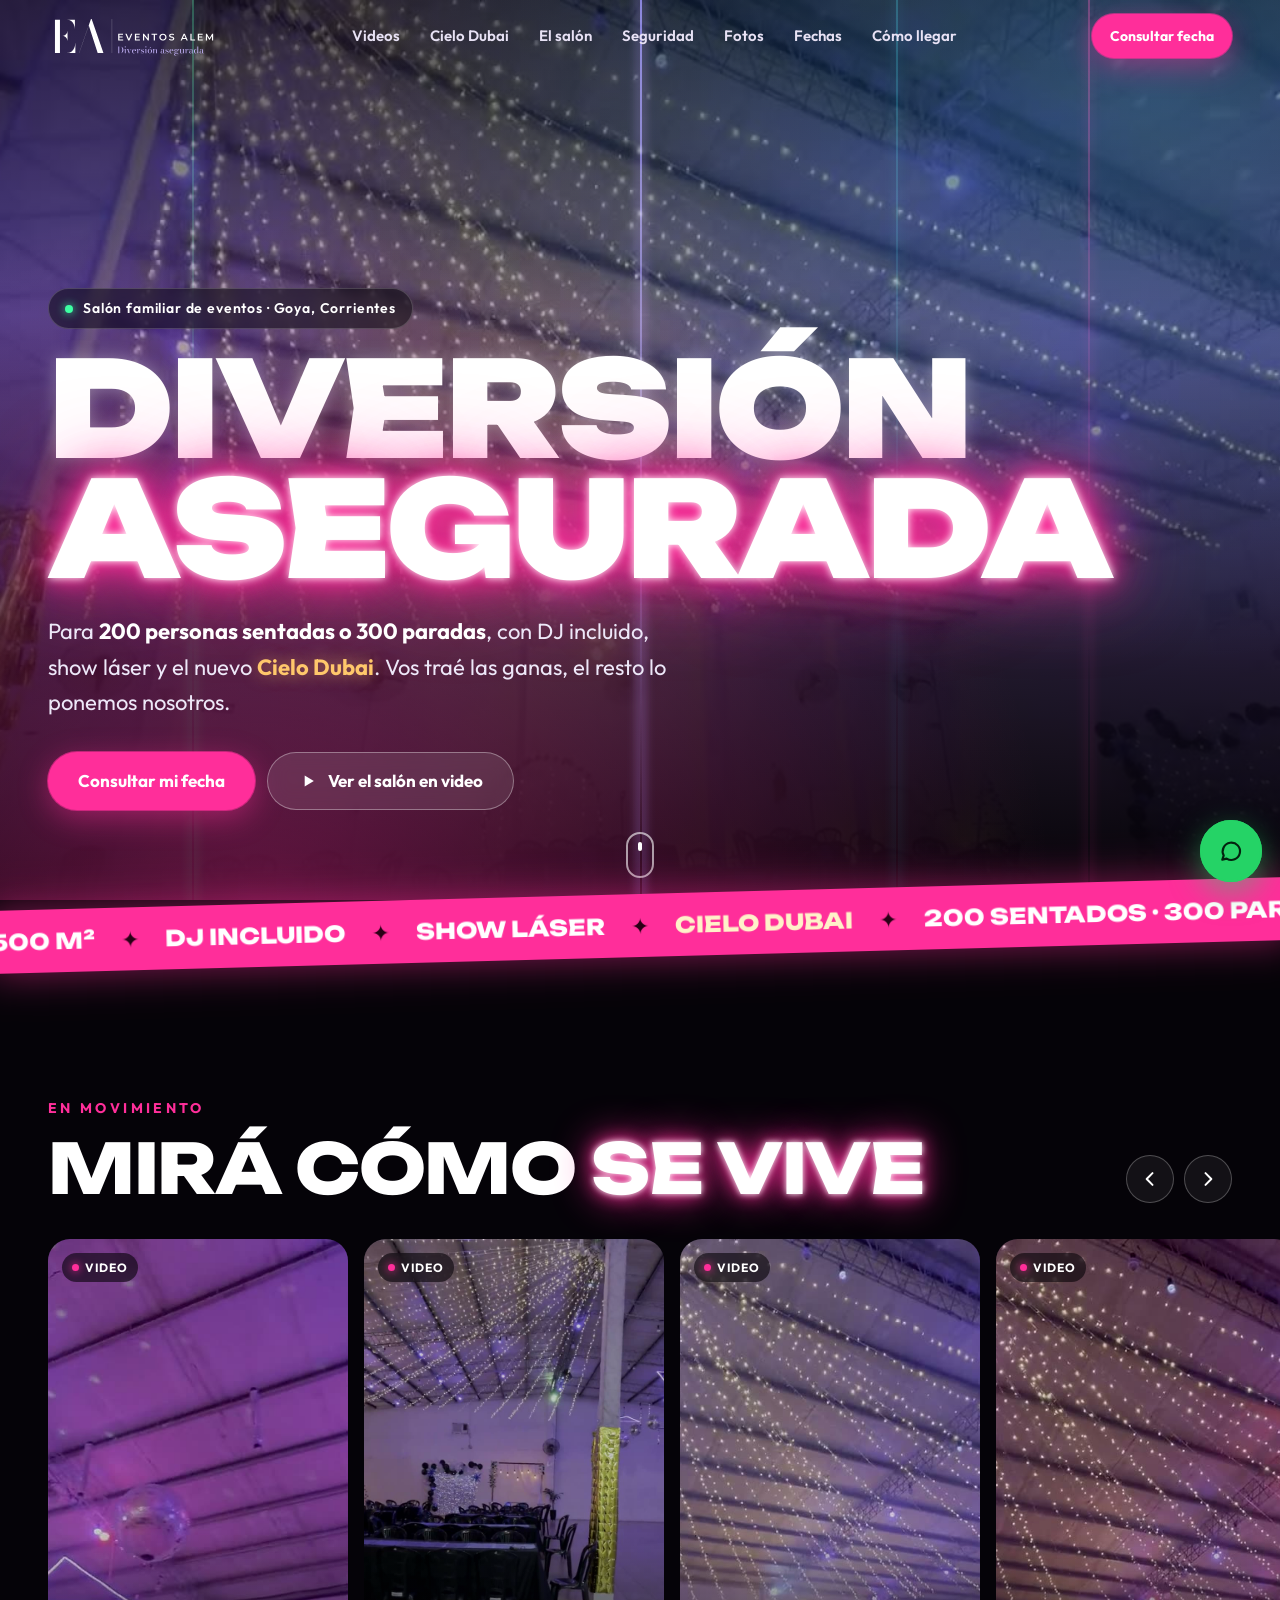
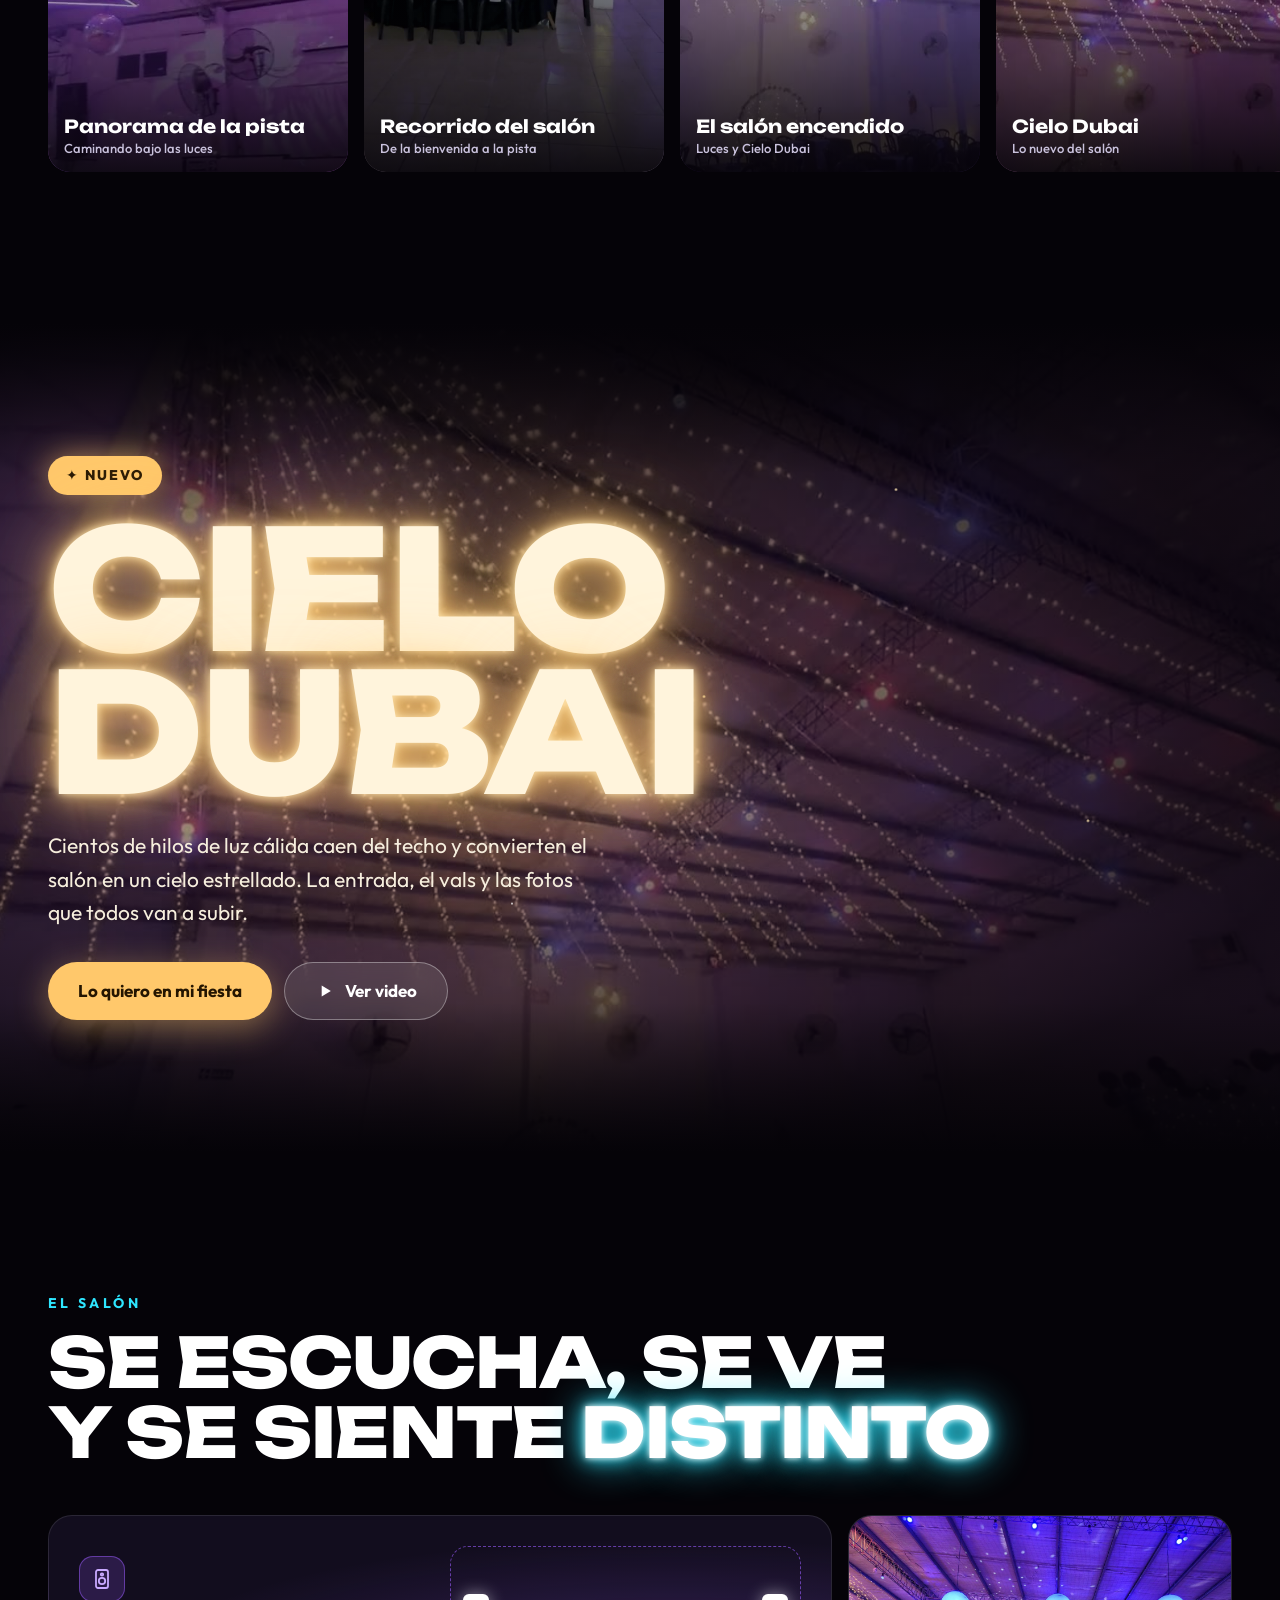
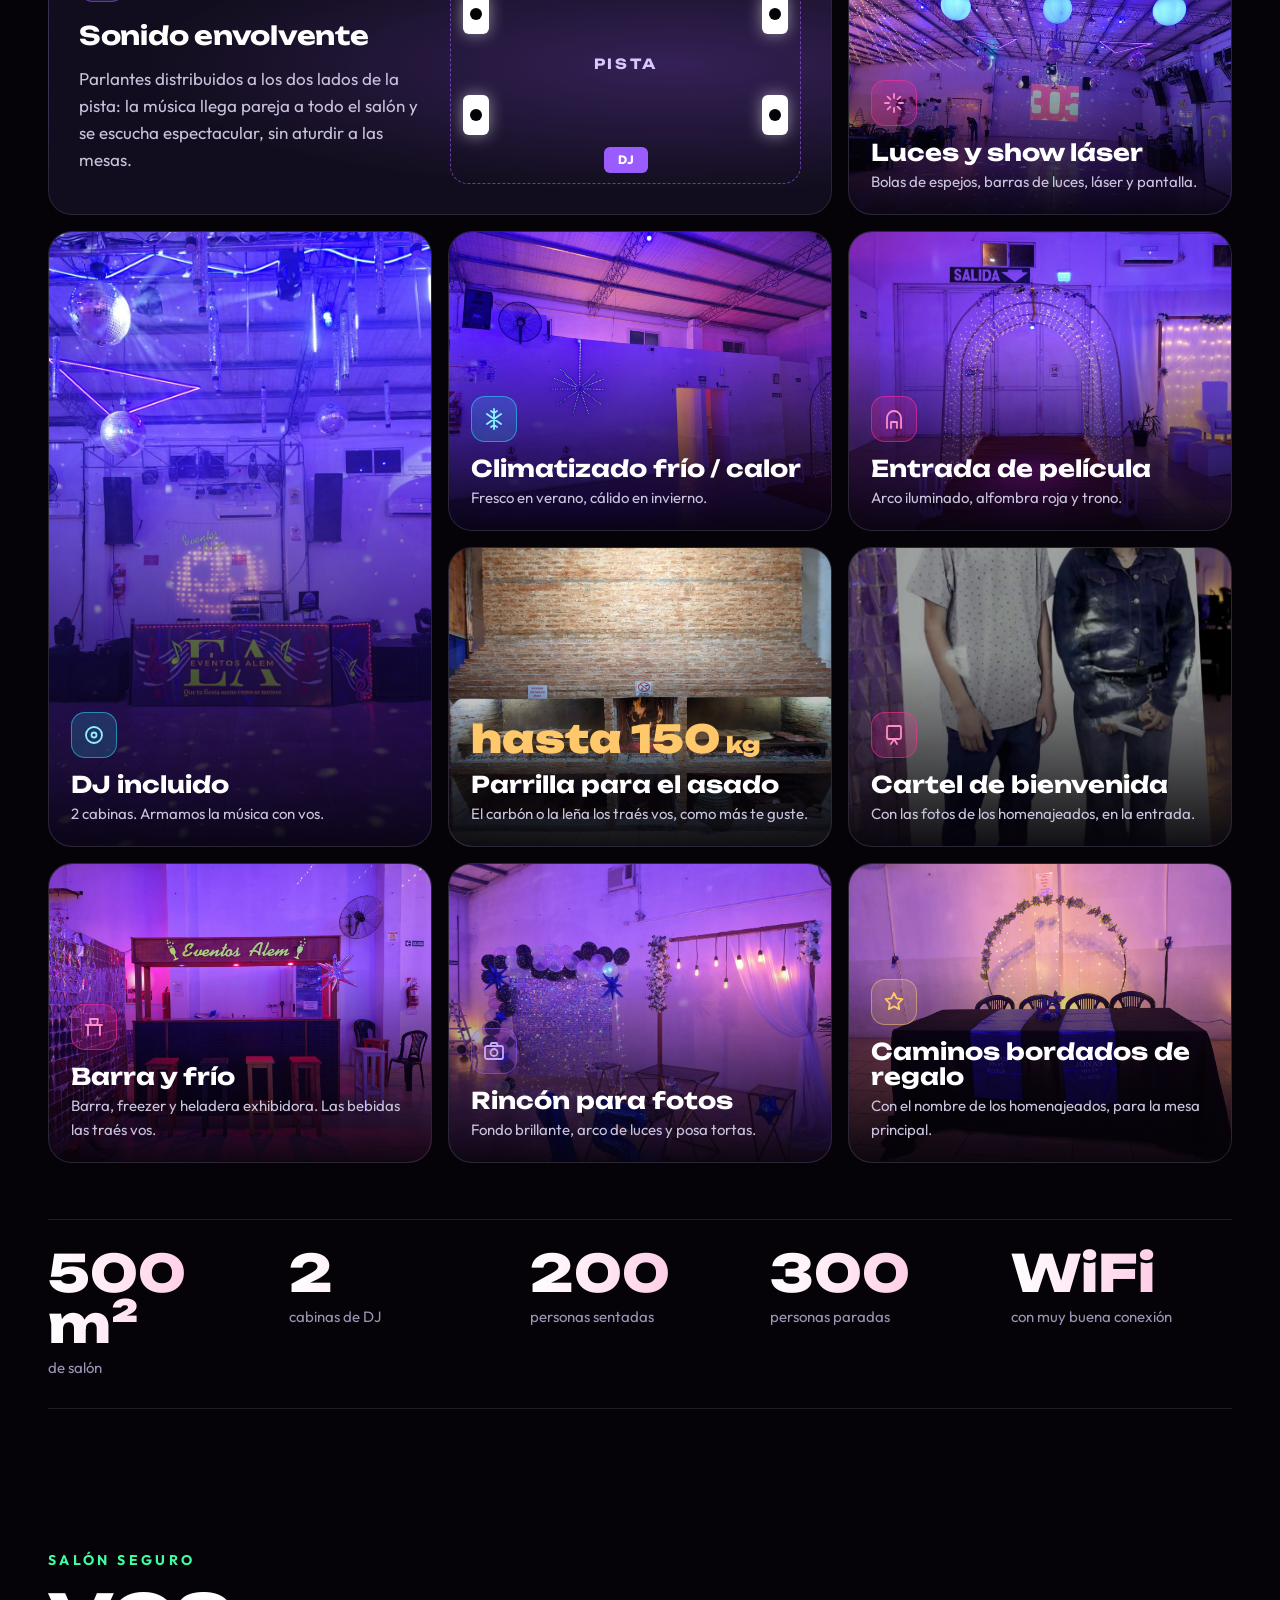
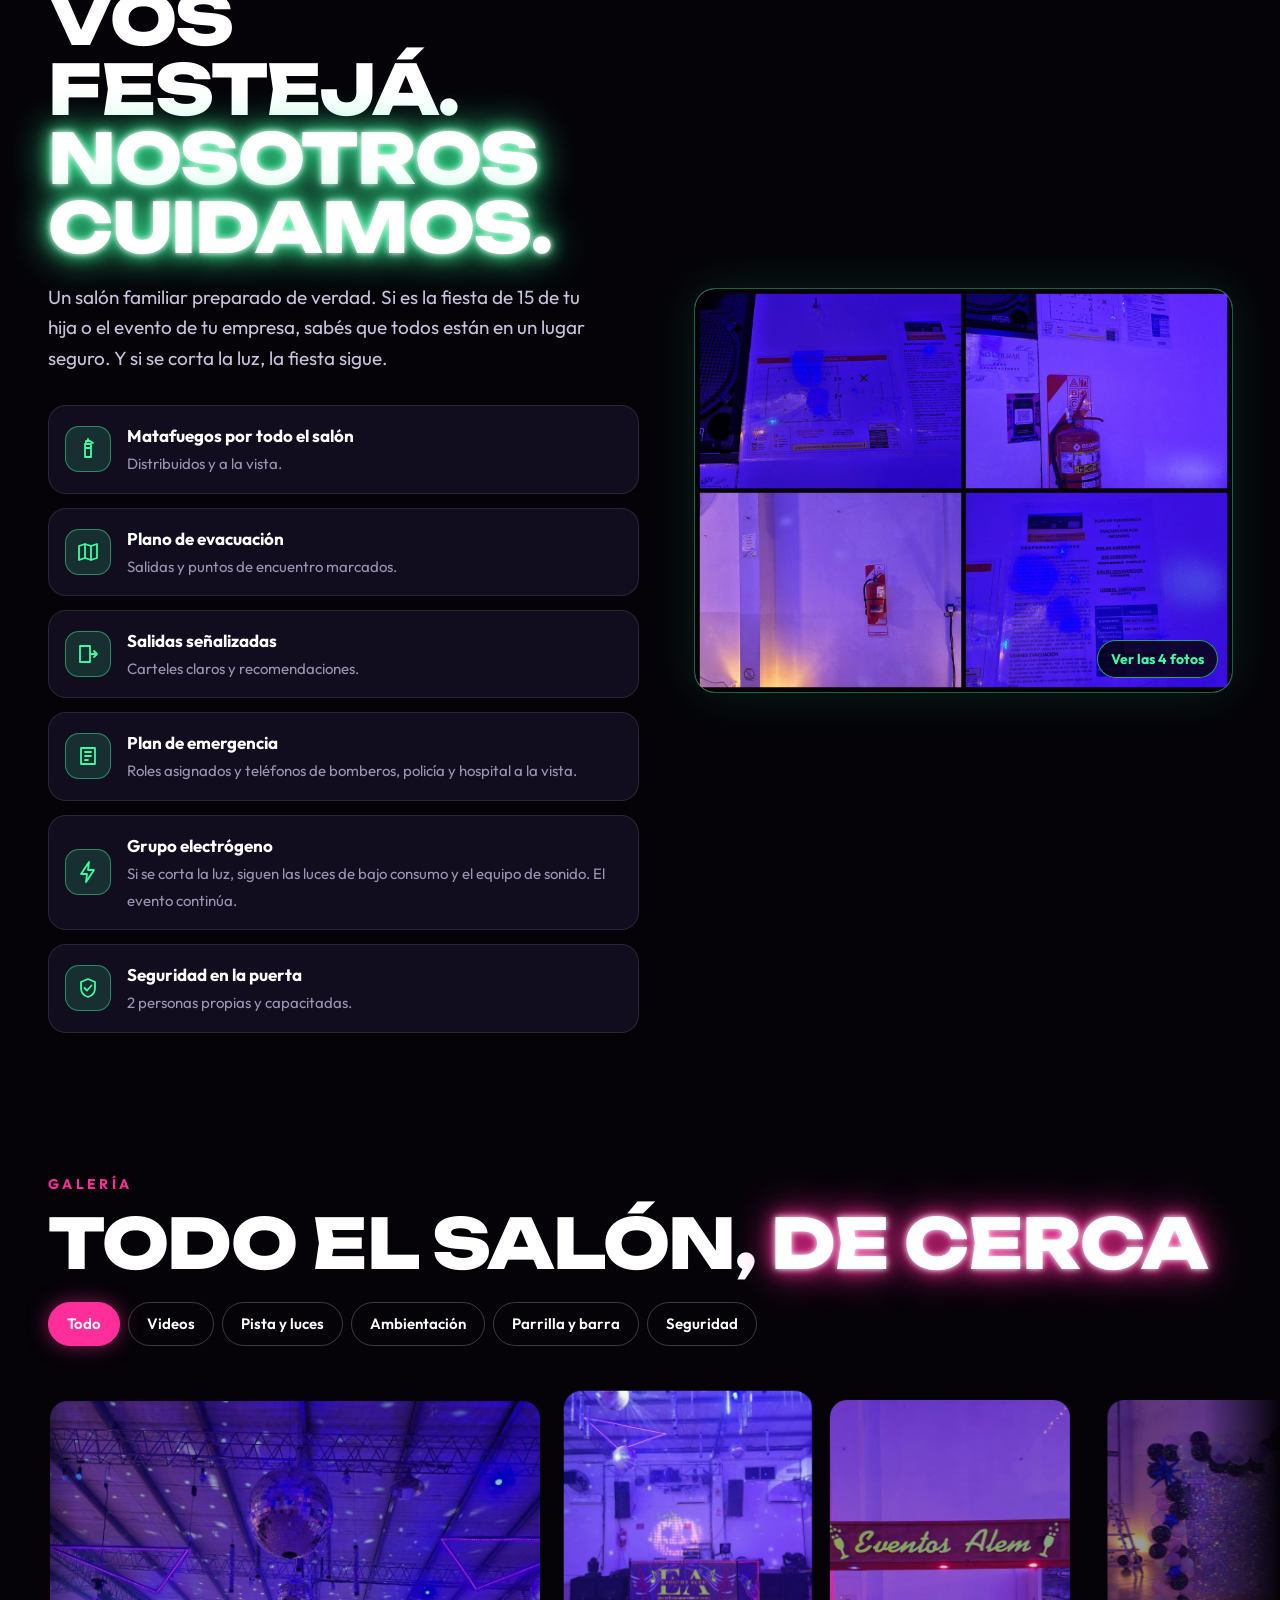
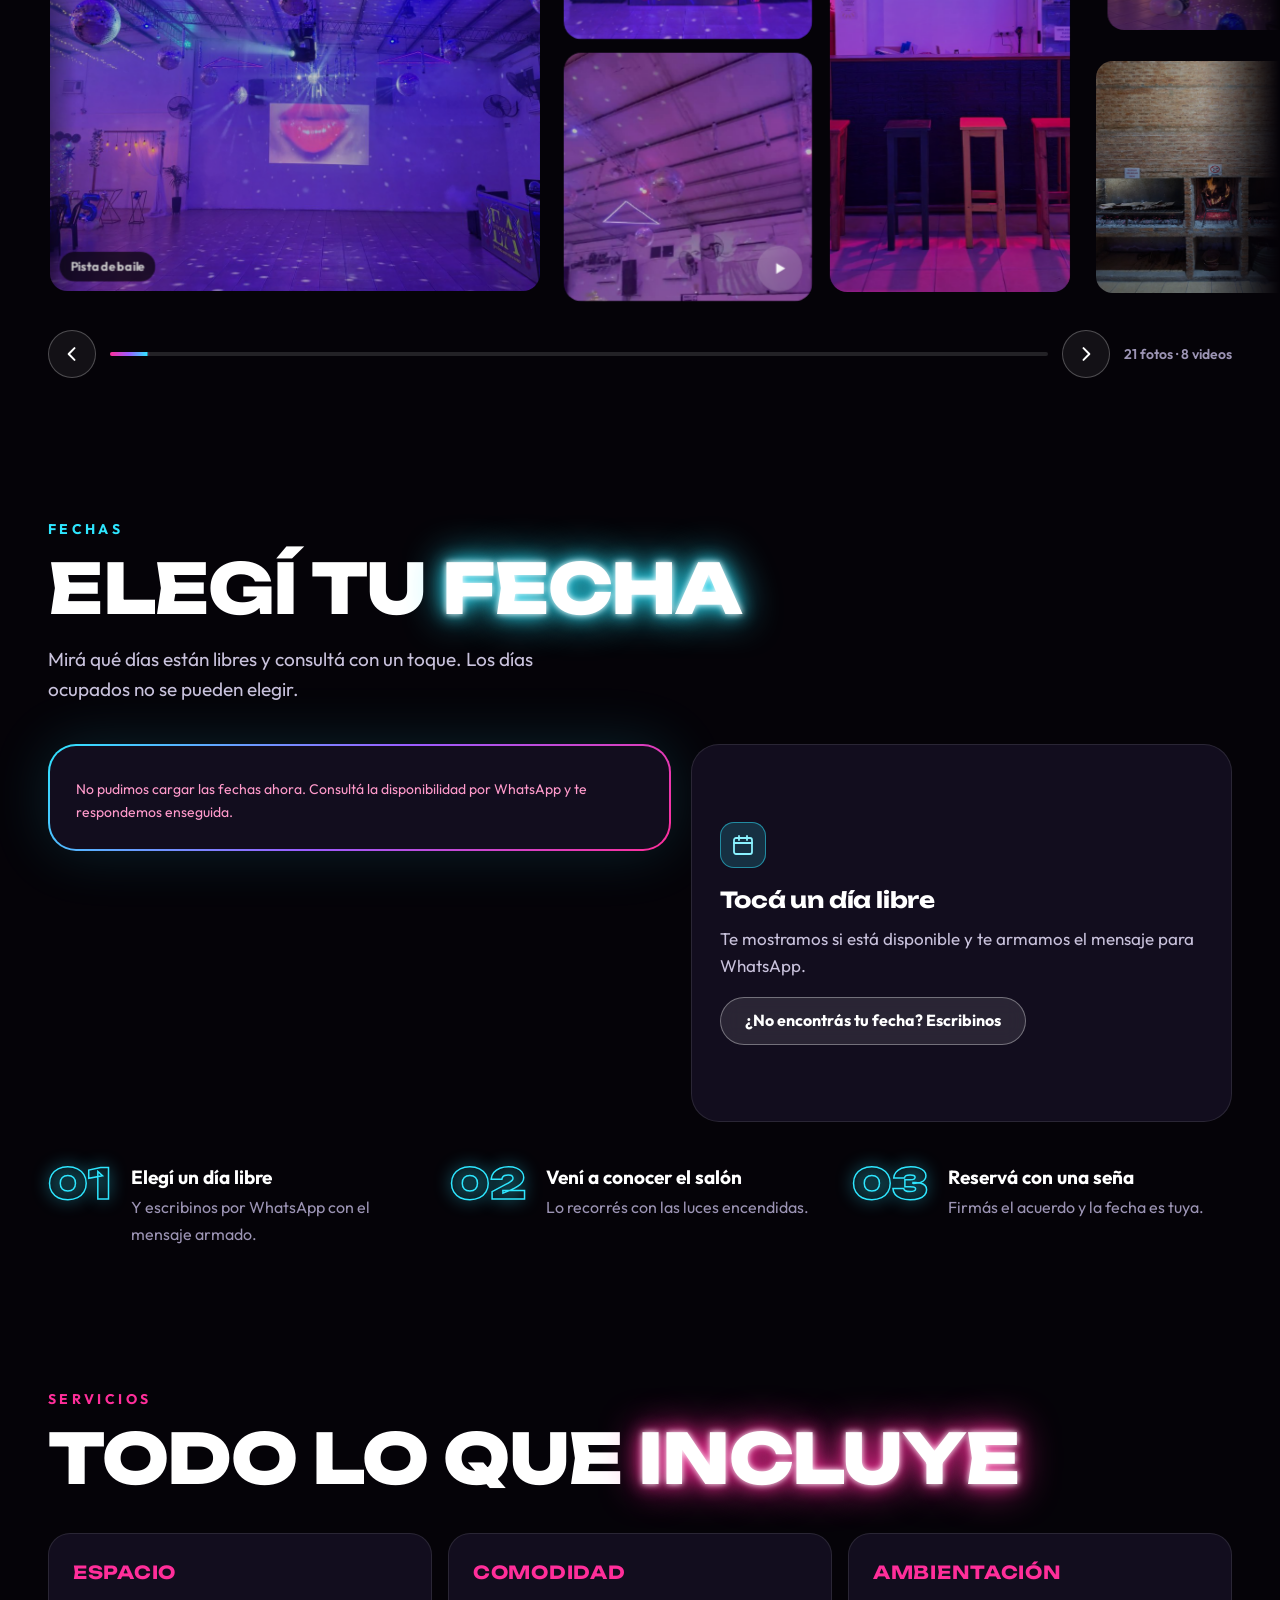
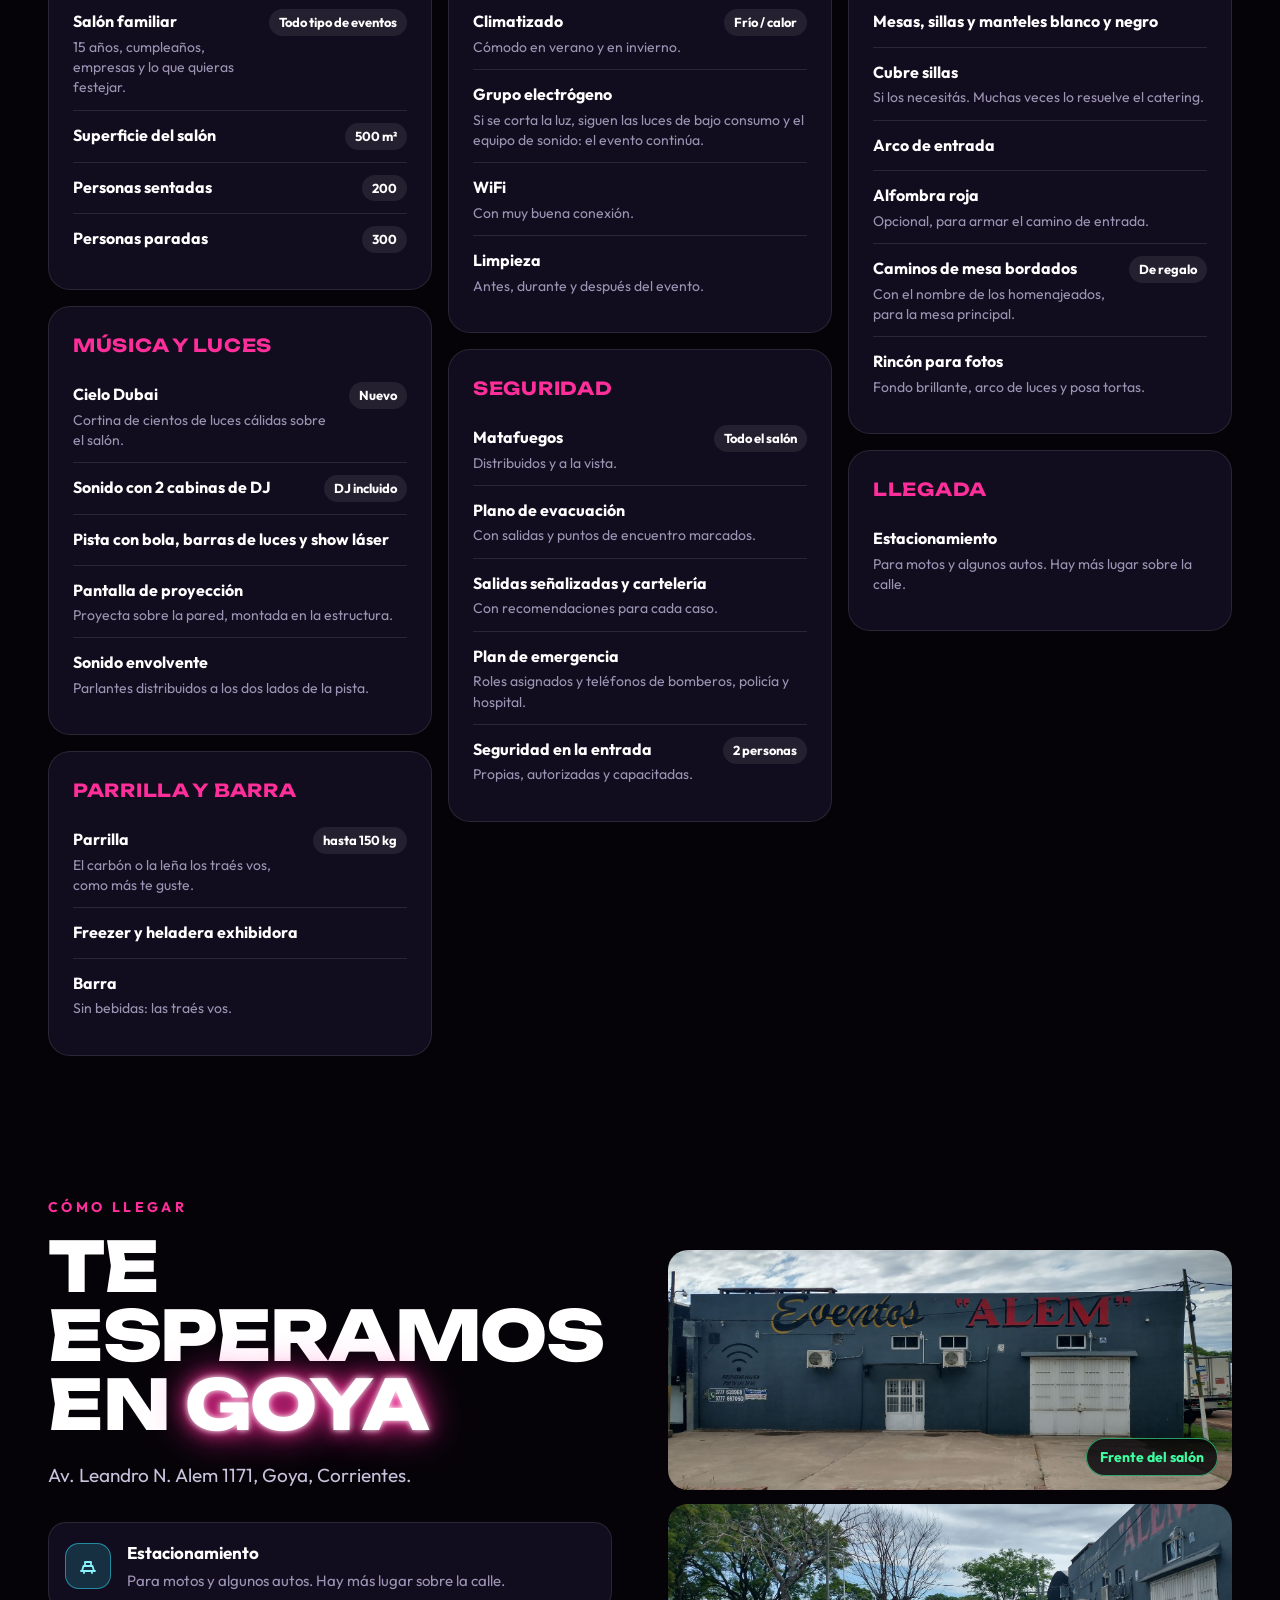
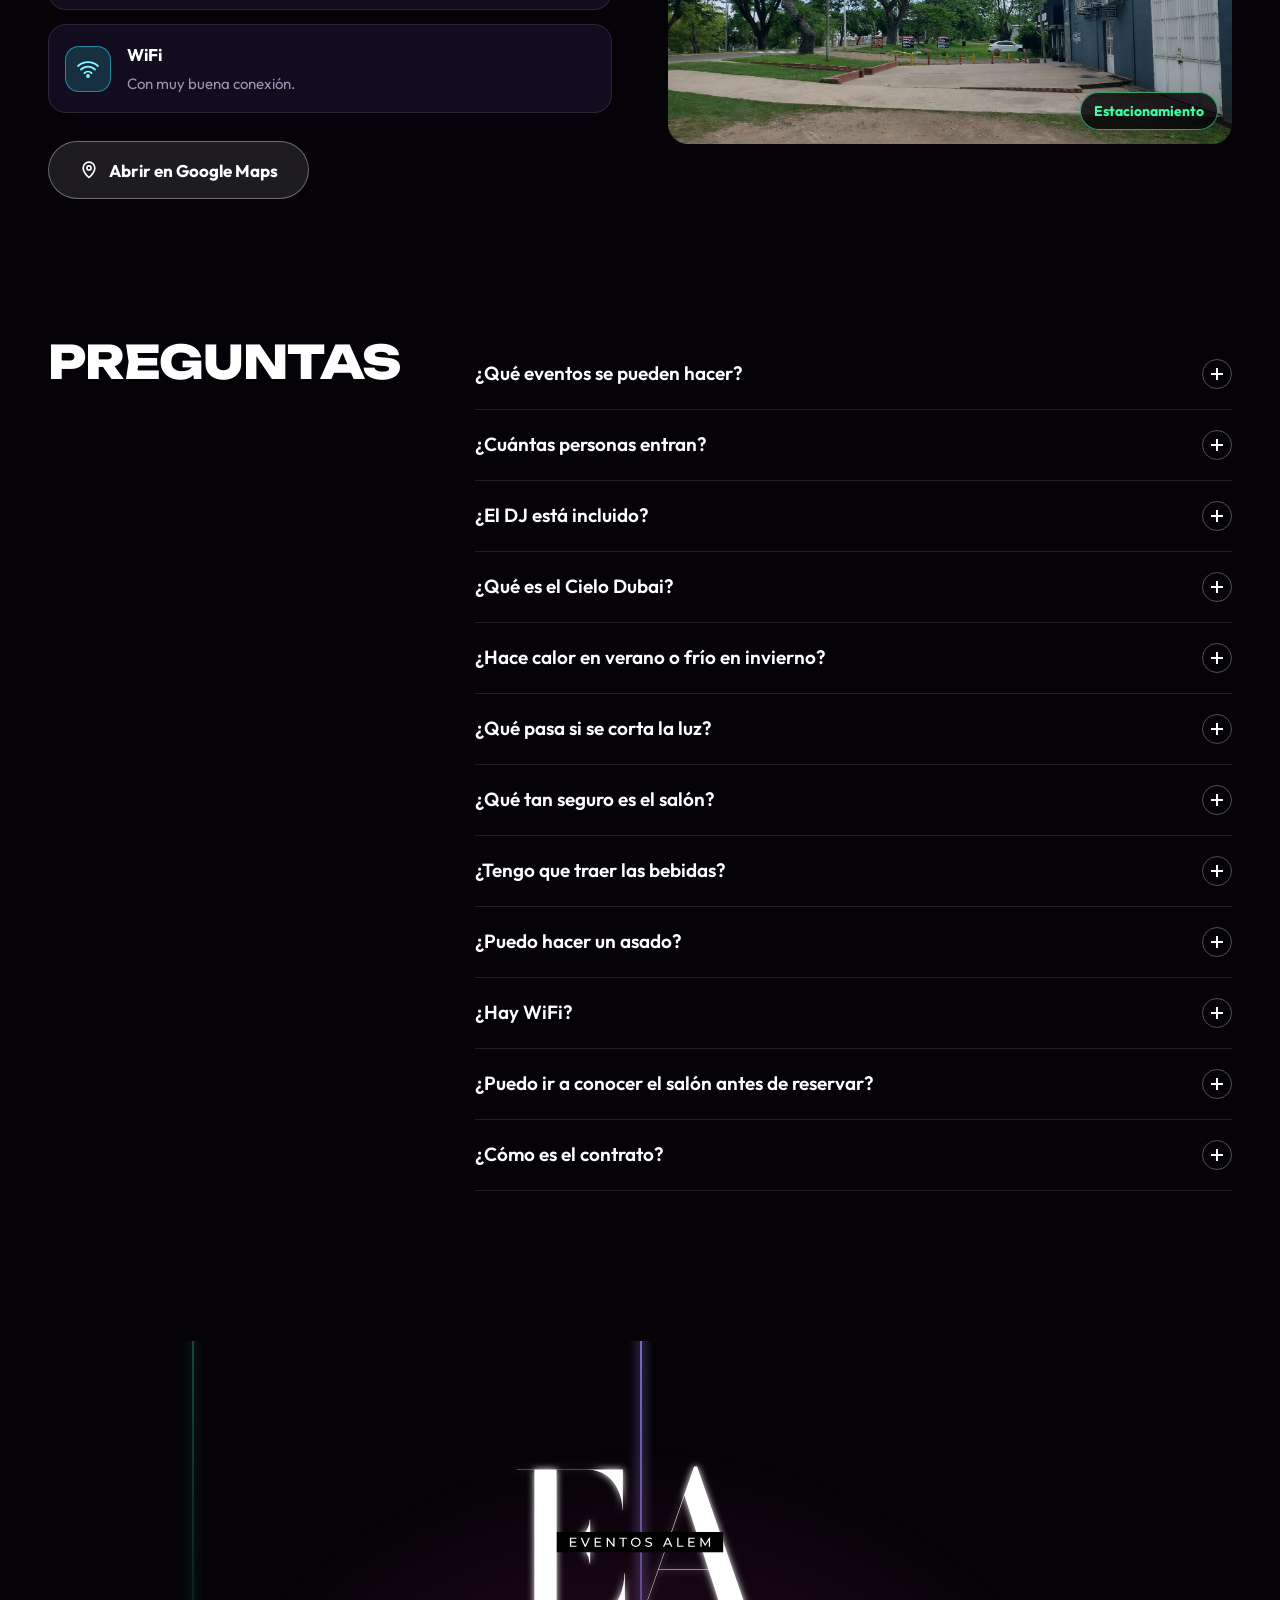
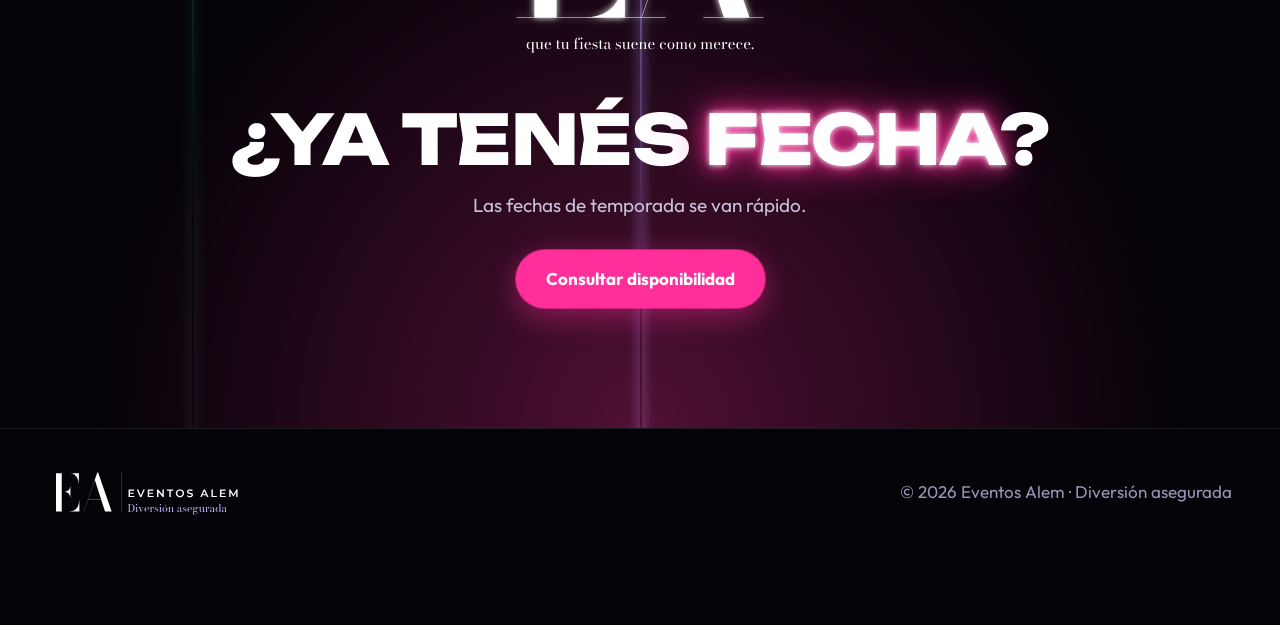
==== commit 6d3205d4: "Cómo llegar: fotos reales del frente y del estacionamiento Co-Authored-By: Claude Opus 5.5 <noreply@" ====
--- a/index.html
+++ b/index.html
@@ -11,7 +11,7 @@
   <link rel="preconnect" href="https://fonts.googleapis.com">
   <link rel="preconnect" href="https://fonts.gstatic.com" crossorigin>
   <link rel="stylesheet" href="https://fonts.googleapis.com/css2?family=Unbounded:wght@500;700;800;900&family=Outfit:wght@400;500;600;700&display=swap">
-  <link rel="stylesheet" href="css/nuevo.css?v=13">
+  <link rel="stylesheet" href="css/nuevo.css?v=14">
 </head>
 <body>
   <a class="skip" href="#contenido">Saltar al contenido</a>
@@ -290,9 +290,14 @@
           </a>
         </div>
         <div class="llegar-fotos">
-          <!-- PENDIENTE: reemplazar por las fotos reales del frente y del estacionamiento -->
-          <figure class="ph" data-reveal><svg viewBox="0 0 24 24" aria-hidden="true"><path d="M3 21h18M5 21V8l7-4 7 4v13M9 21v-6h6v6"/></svg><figcaption>Frente del salón<small>Foto pendiente</small></figcaption></figure>
-          <figure class="ph" data-reveal><svg viewBox="0 0 24 24" aria-hidden="true"><path d="M5 17h14M6 17l1.5-5h9L18 17M8 17v2M16 17v2"/></svg><figcaption>Estacionamiento<small>Foto pendiente</small></figcaption></figure>
+          <button class="pic" type="button" data-open-id="frente" data-reveal>
+            <img src="img/nuevo/frente.jpg" alt="Frente del salón Eventos Alem sobre Av. Leandro N. Alem" loading="lazy">
+            <span class="collage-tag">Frente del salón</span>
+          </button>
+          <button class="pic" type="button" data-open-id="estacionamiento" data-reveal>
+            <img src="img/nuevo/estacionamiento.jpg" alt="Estacionamiento al costado del salón" loading="lazy">
+            <span class="collage-tag">Estacionamiento</span>
+          </button>
         </div>
       </div>
     </section>
@@ -353,6 +358,6 @@
   </dialog>
 
   <script src="js/site-data.js?v=13"></script>
-  <script src="js/nuevo.js?v=13" defer></script>
+  <script src="js/nuevo.js?v=14" defer></script>
 </body>
 </html>
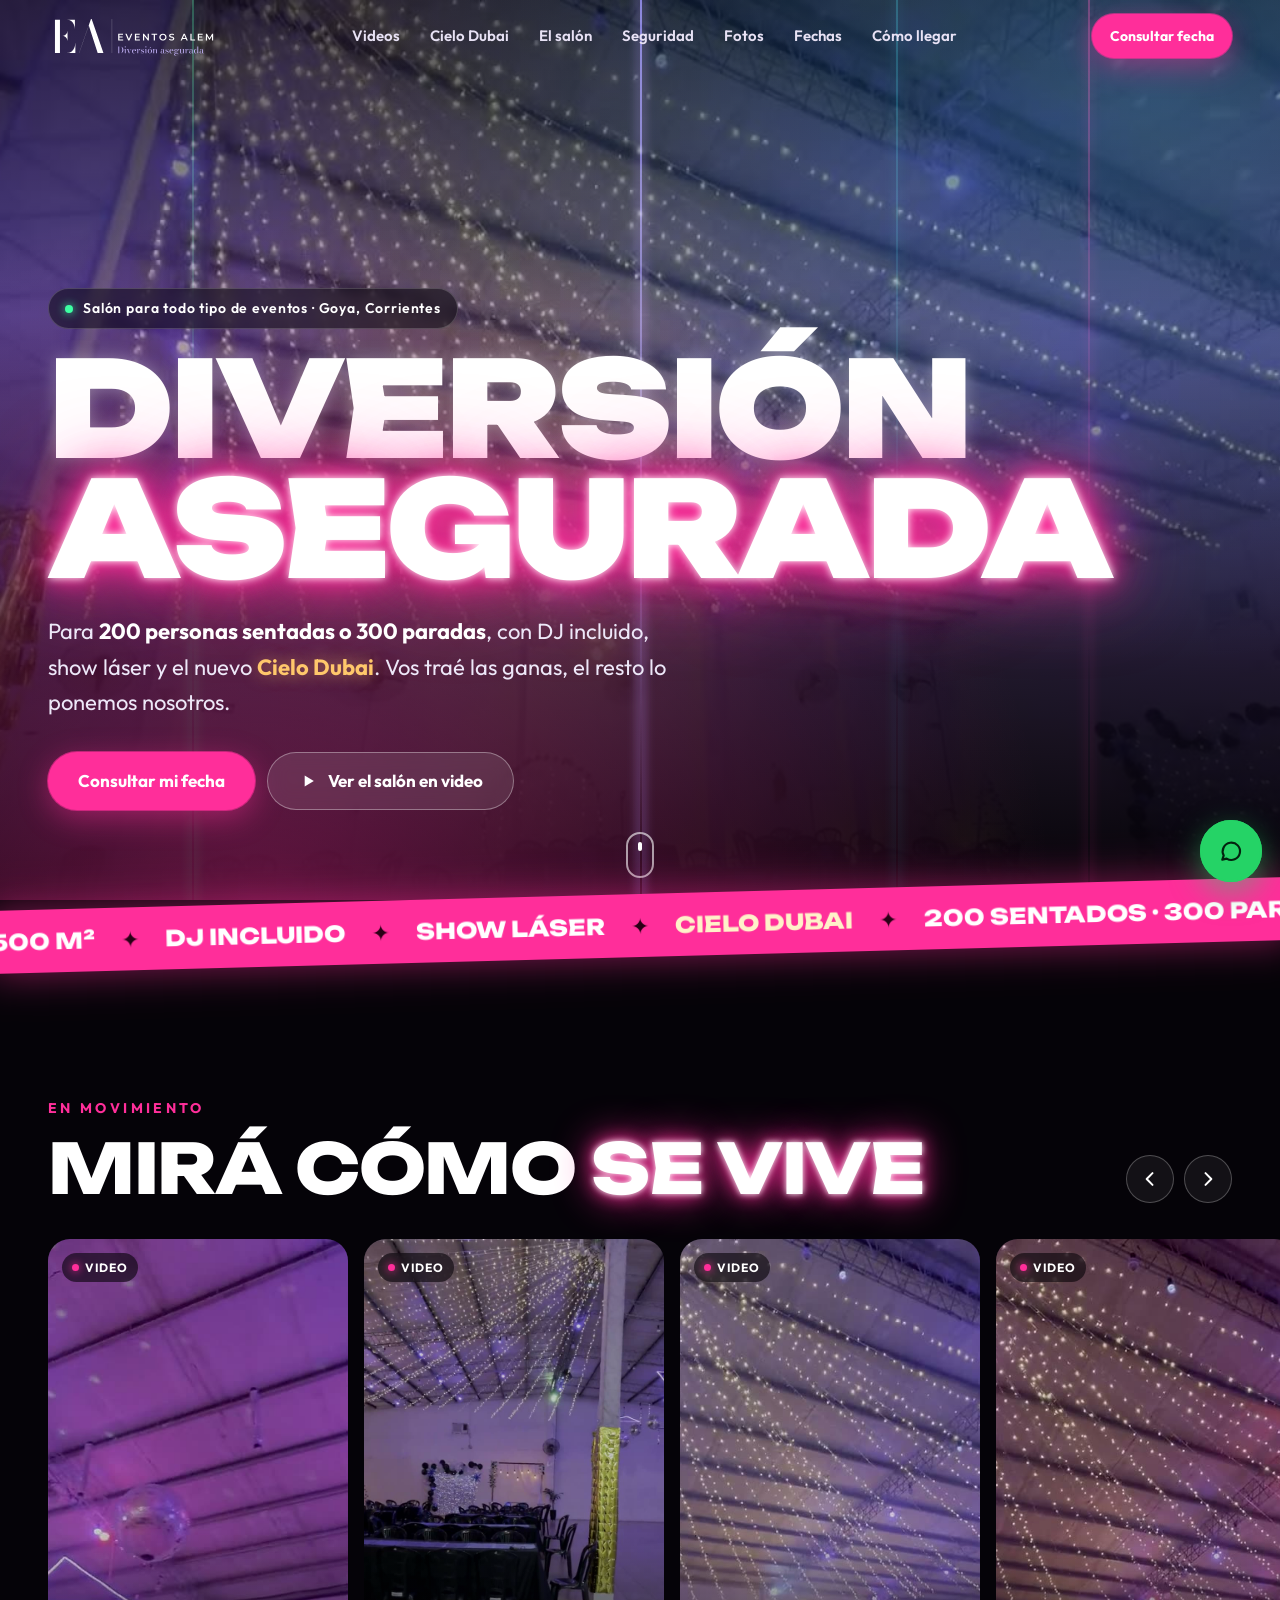
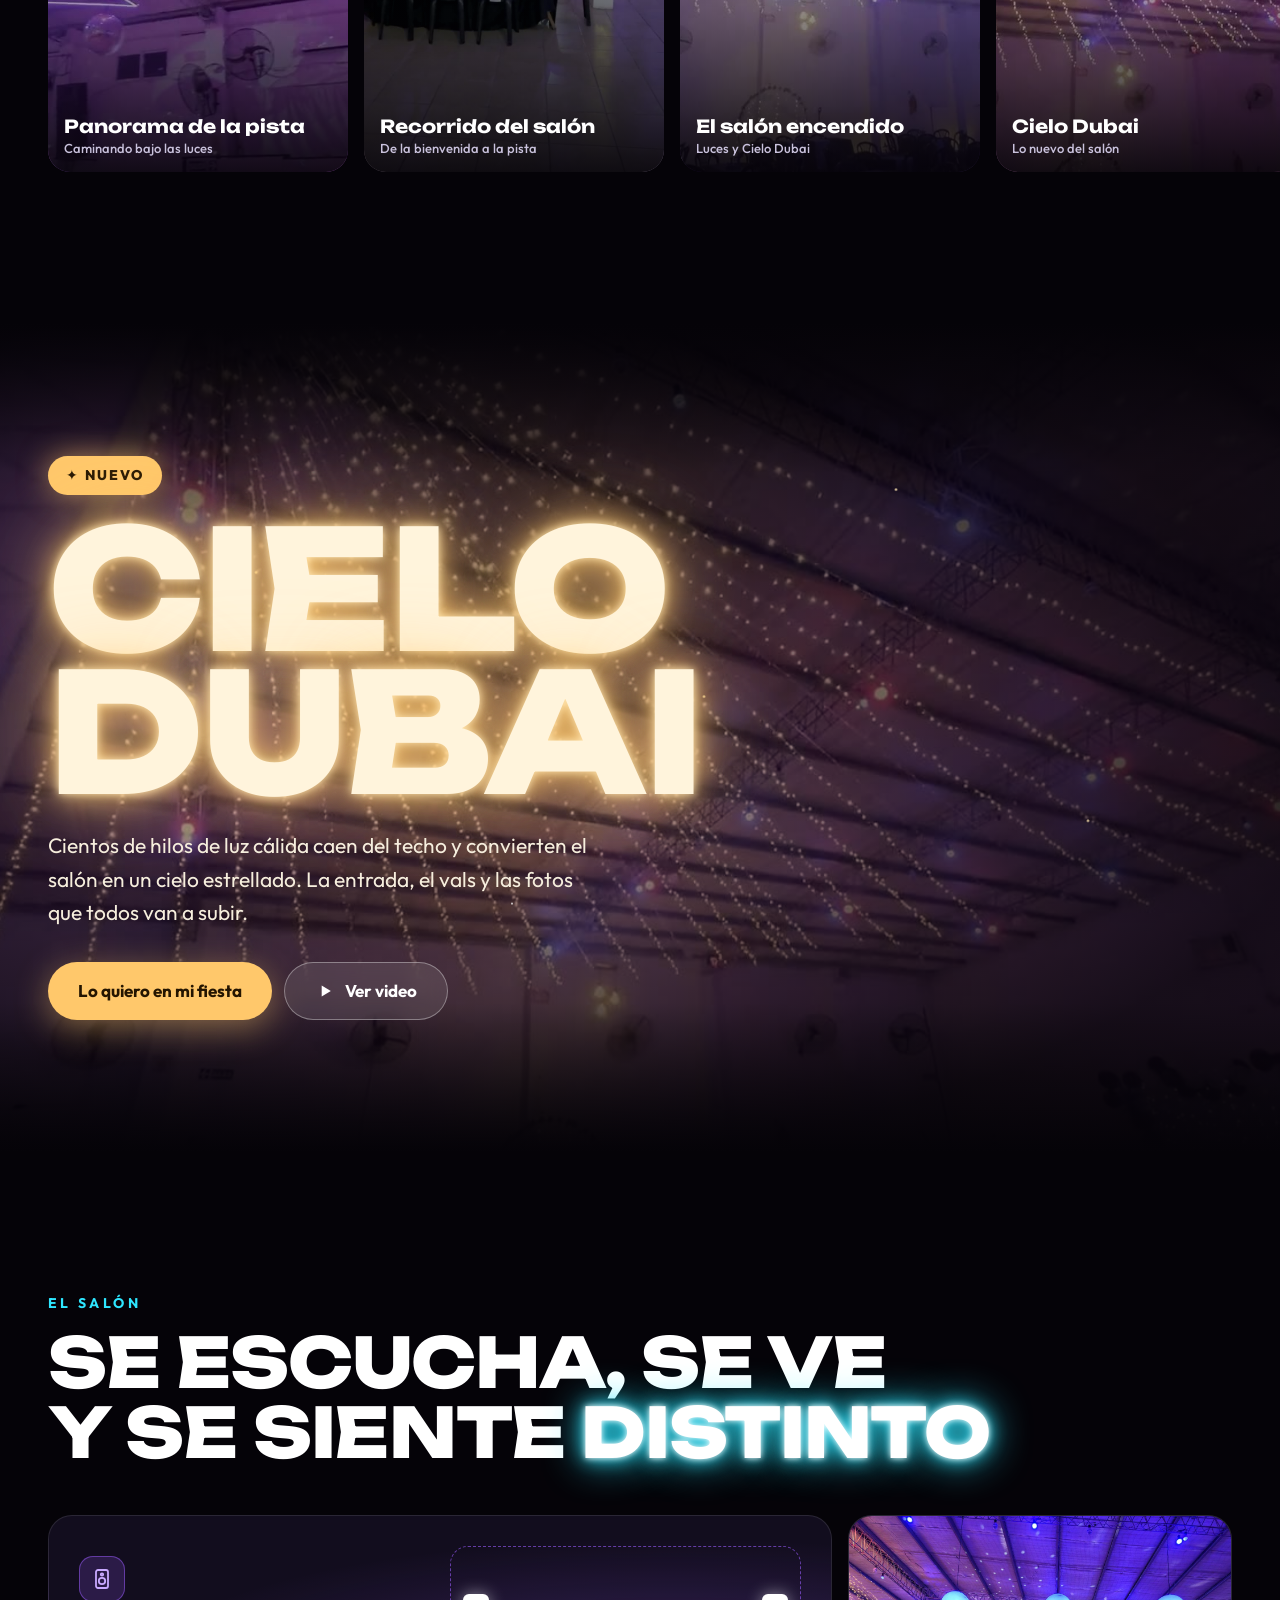
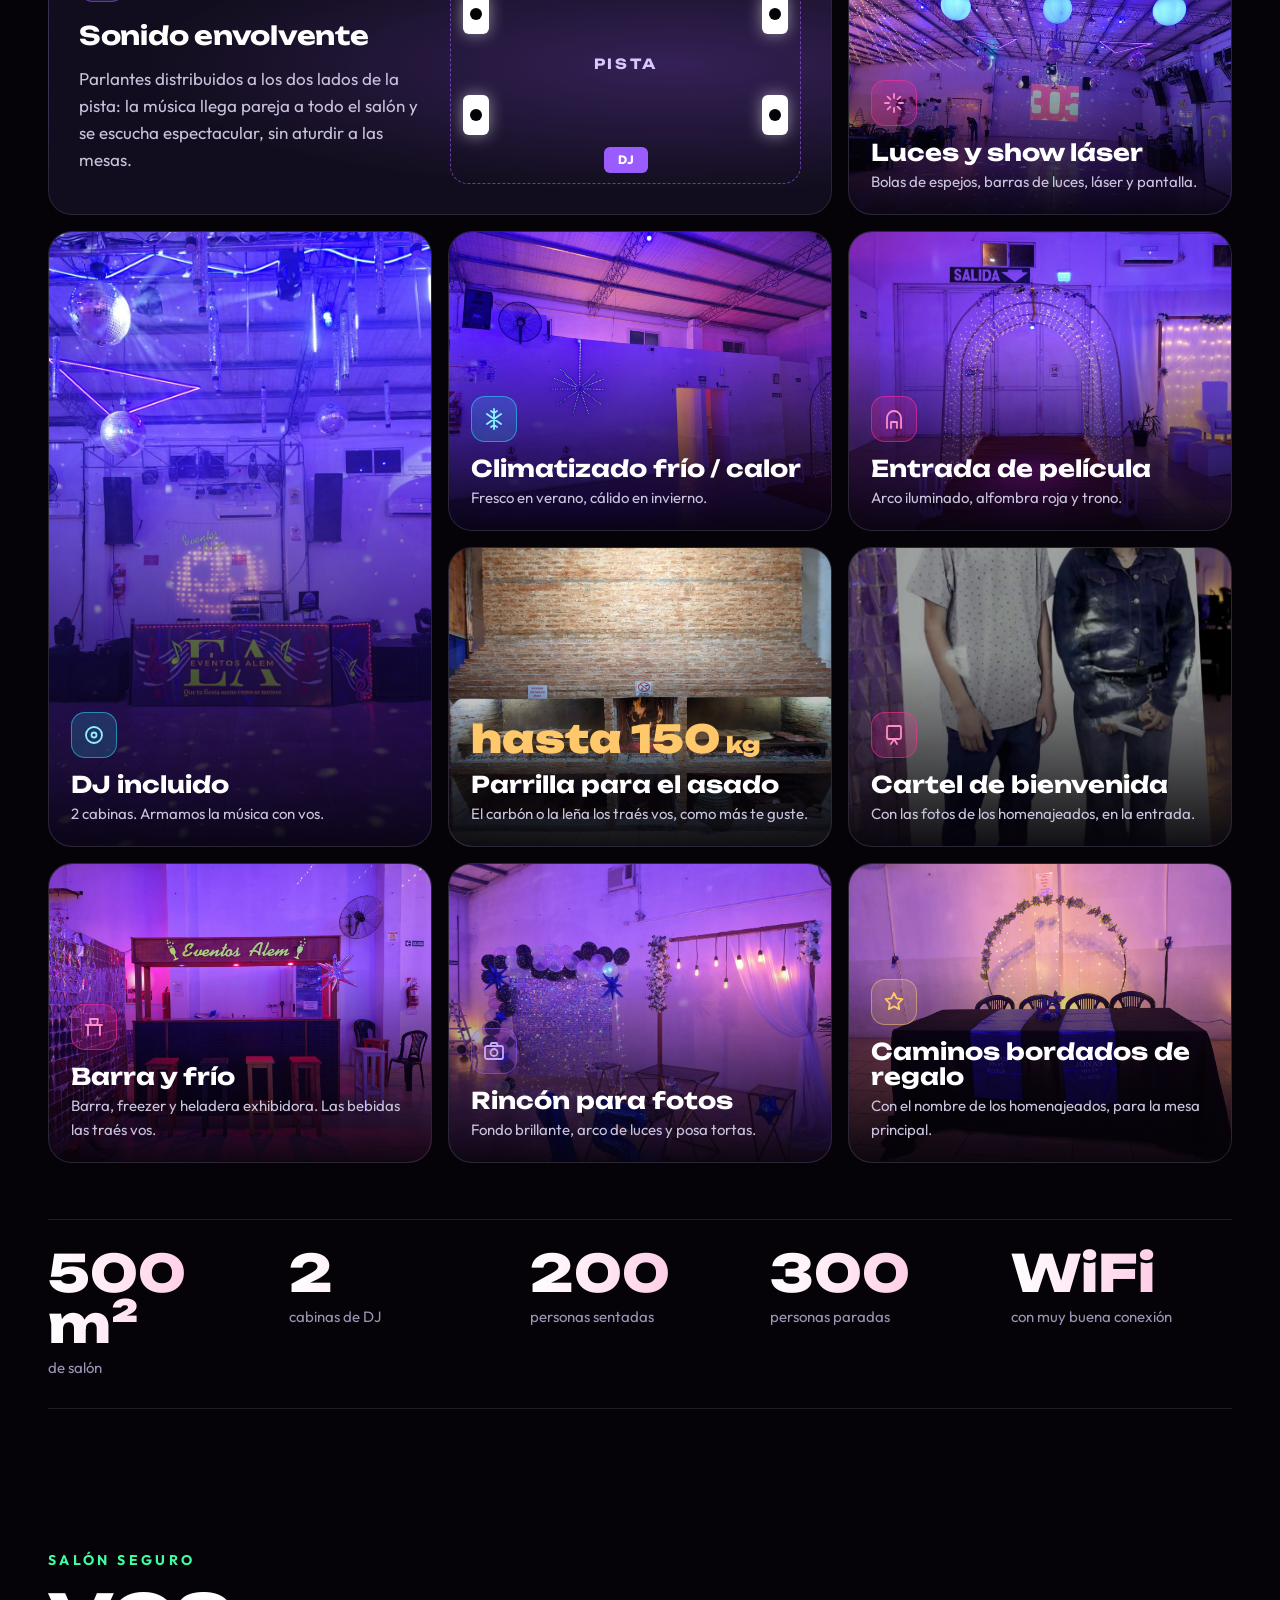
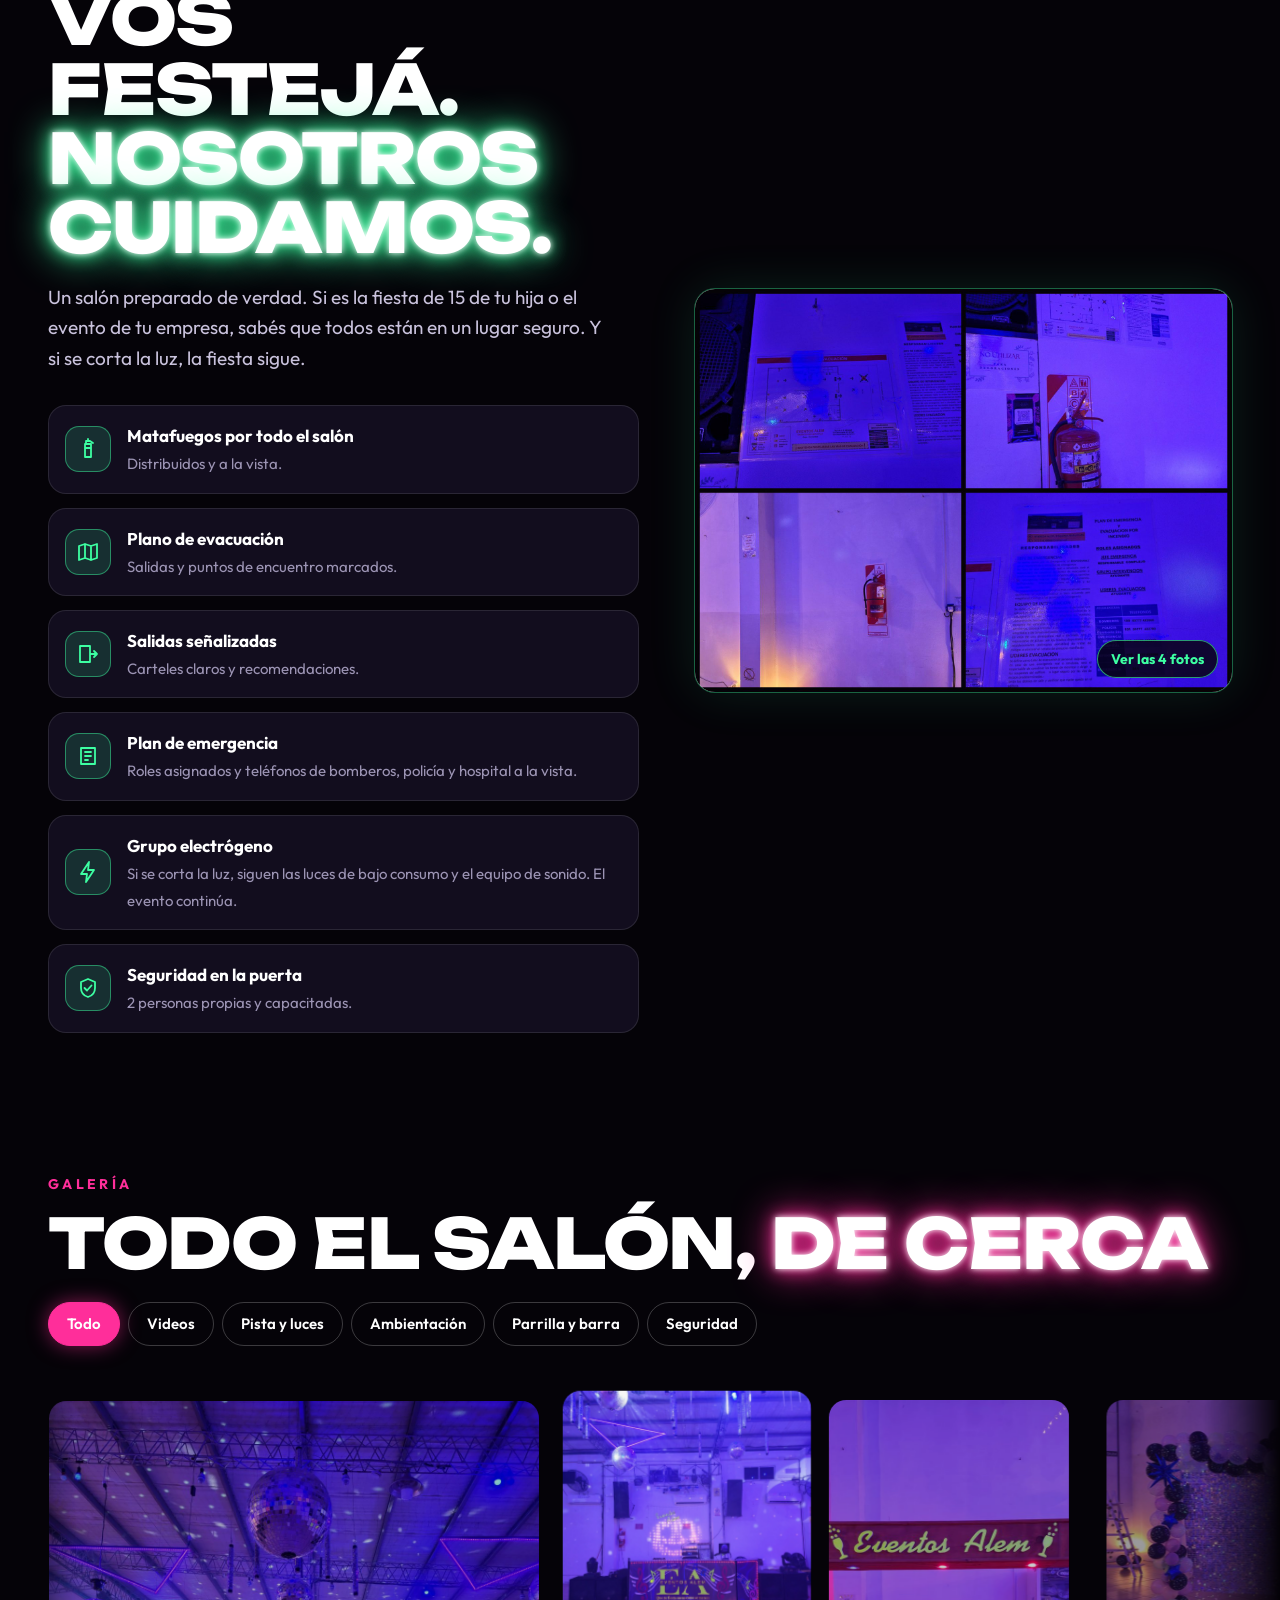
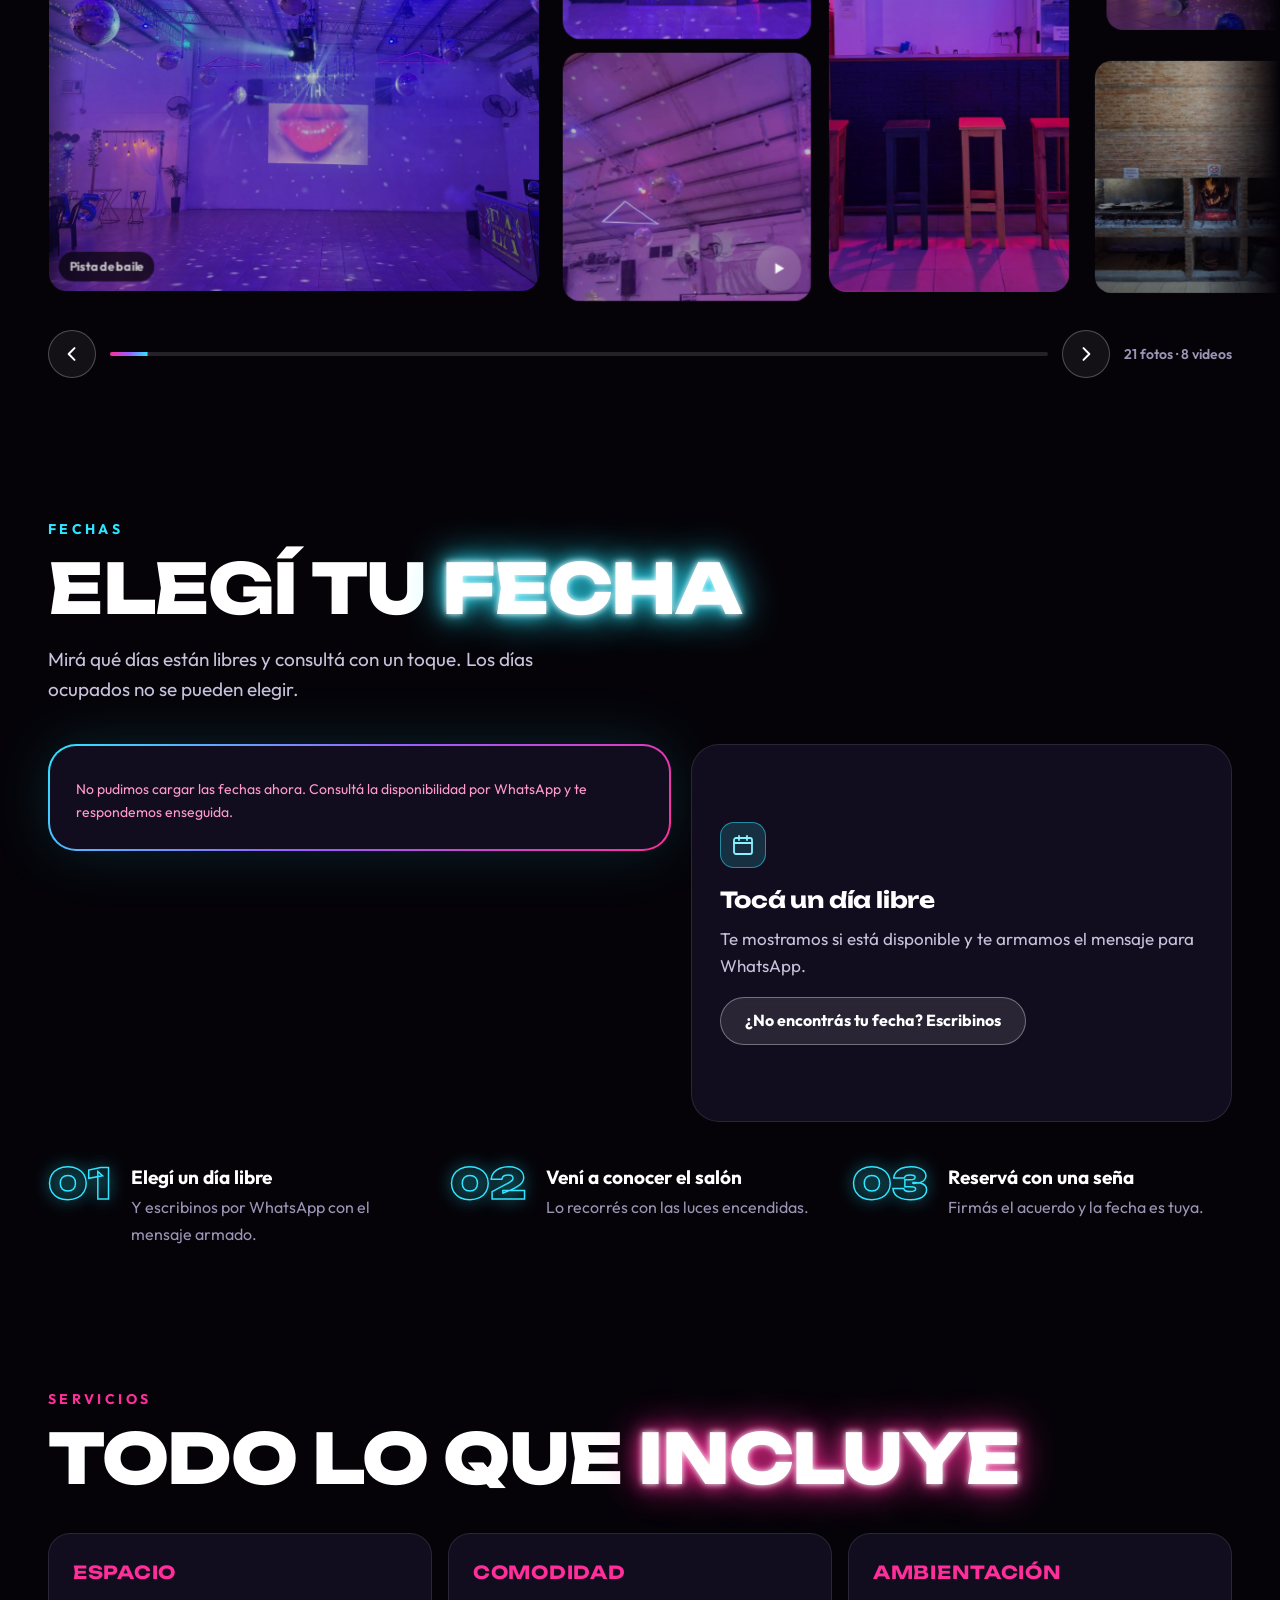
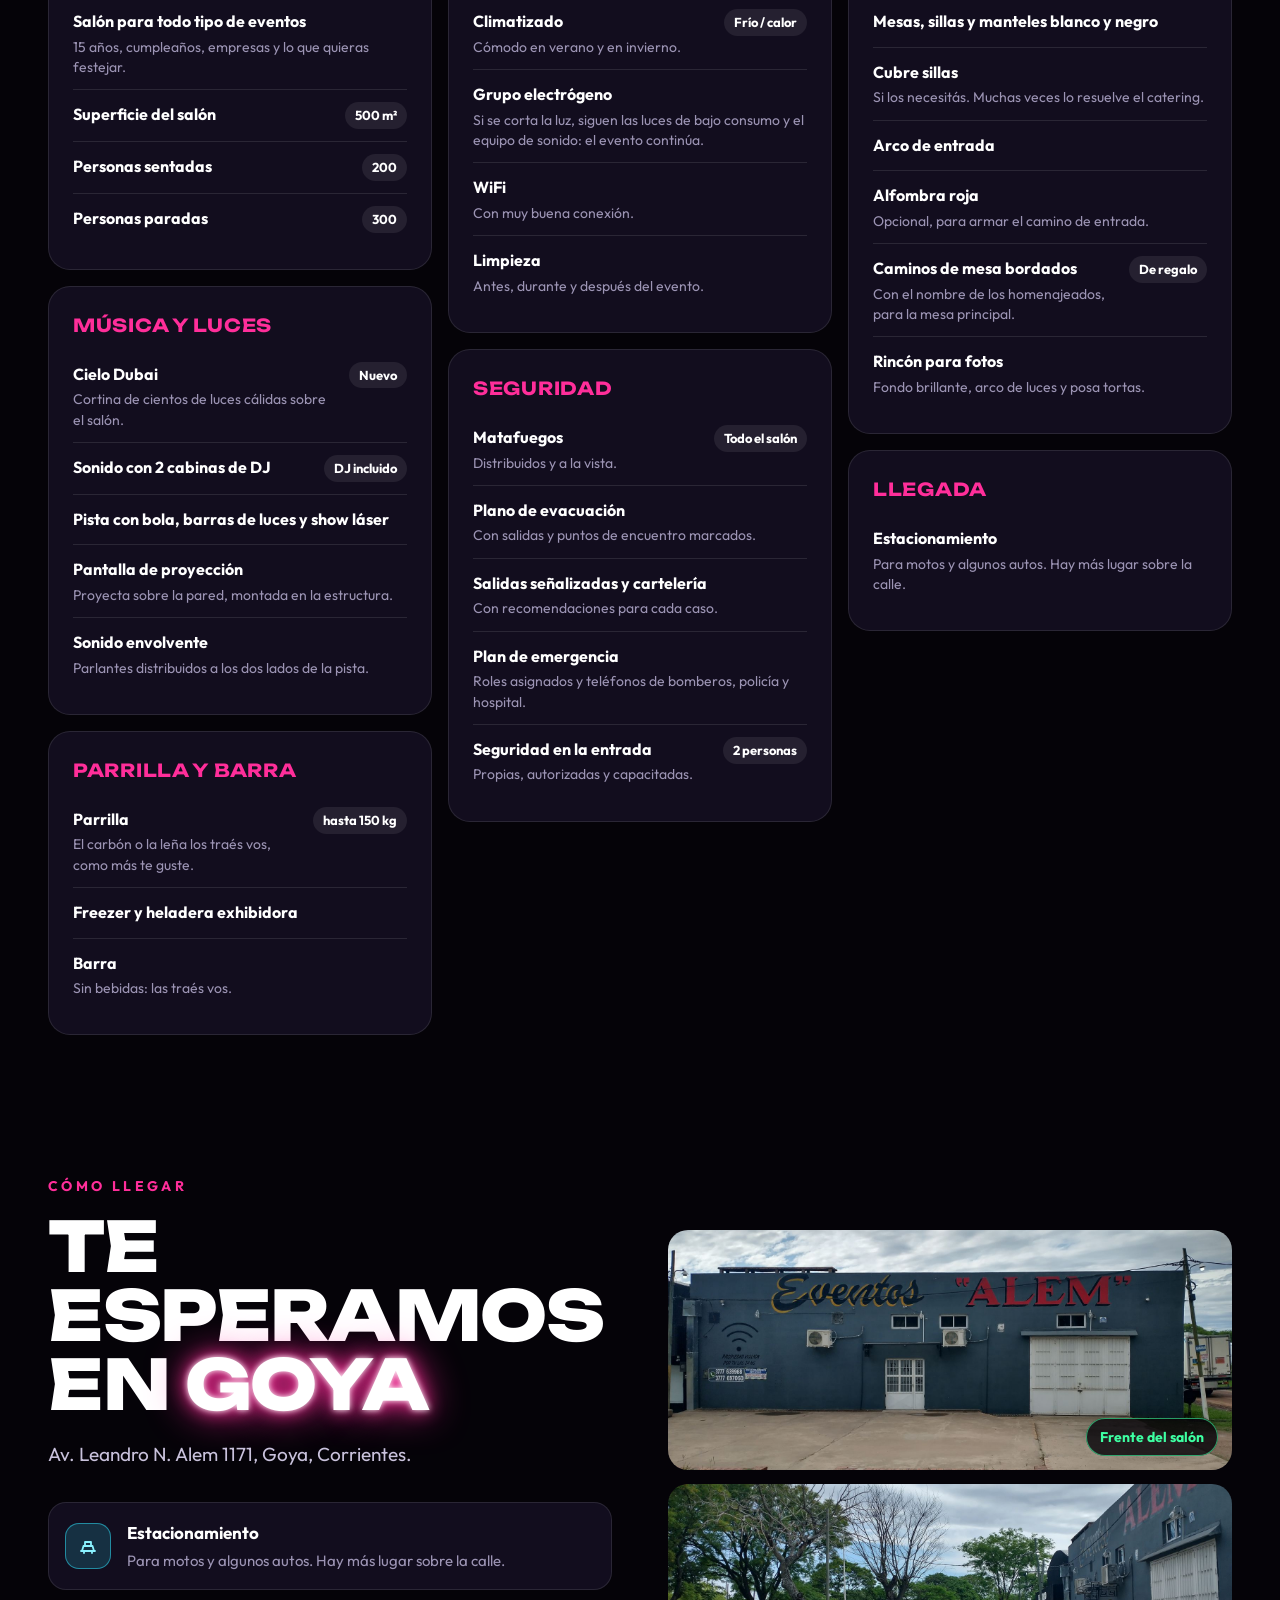
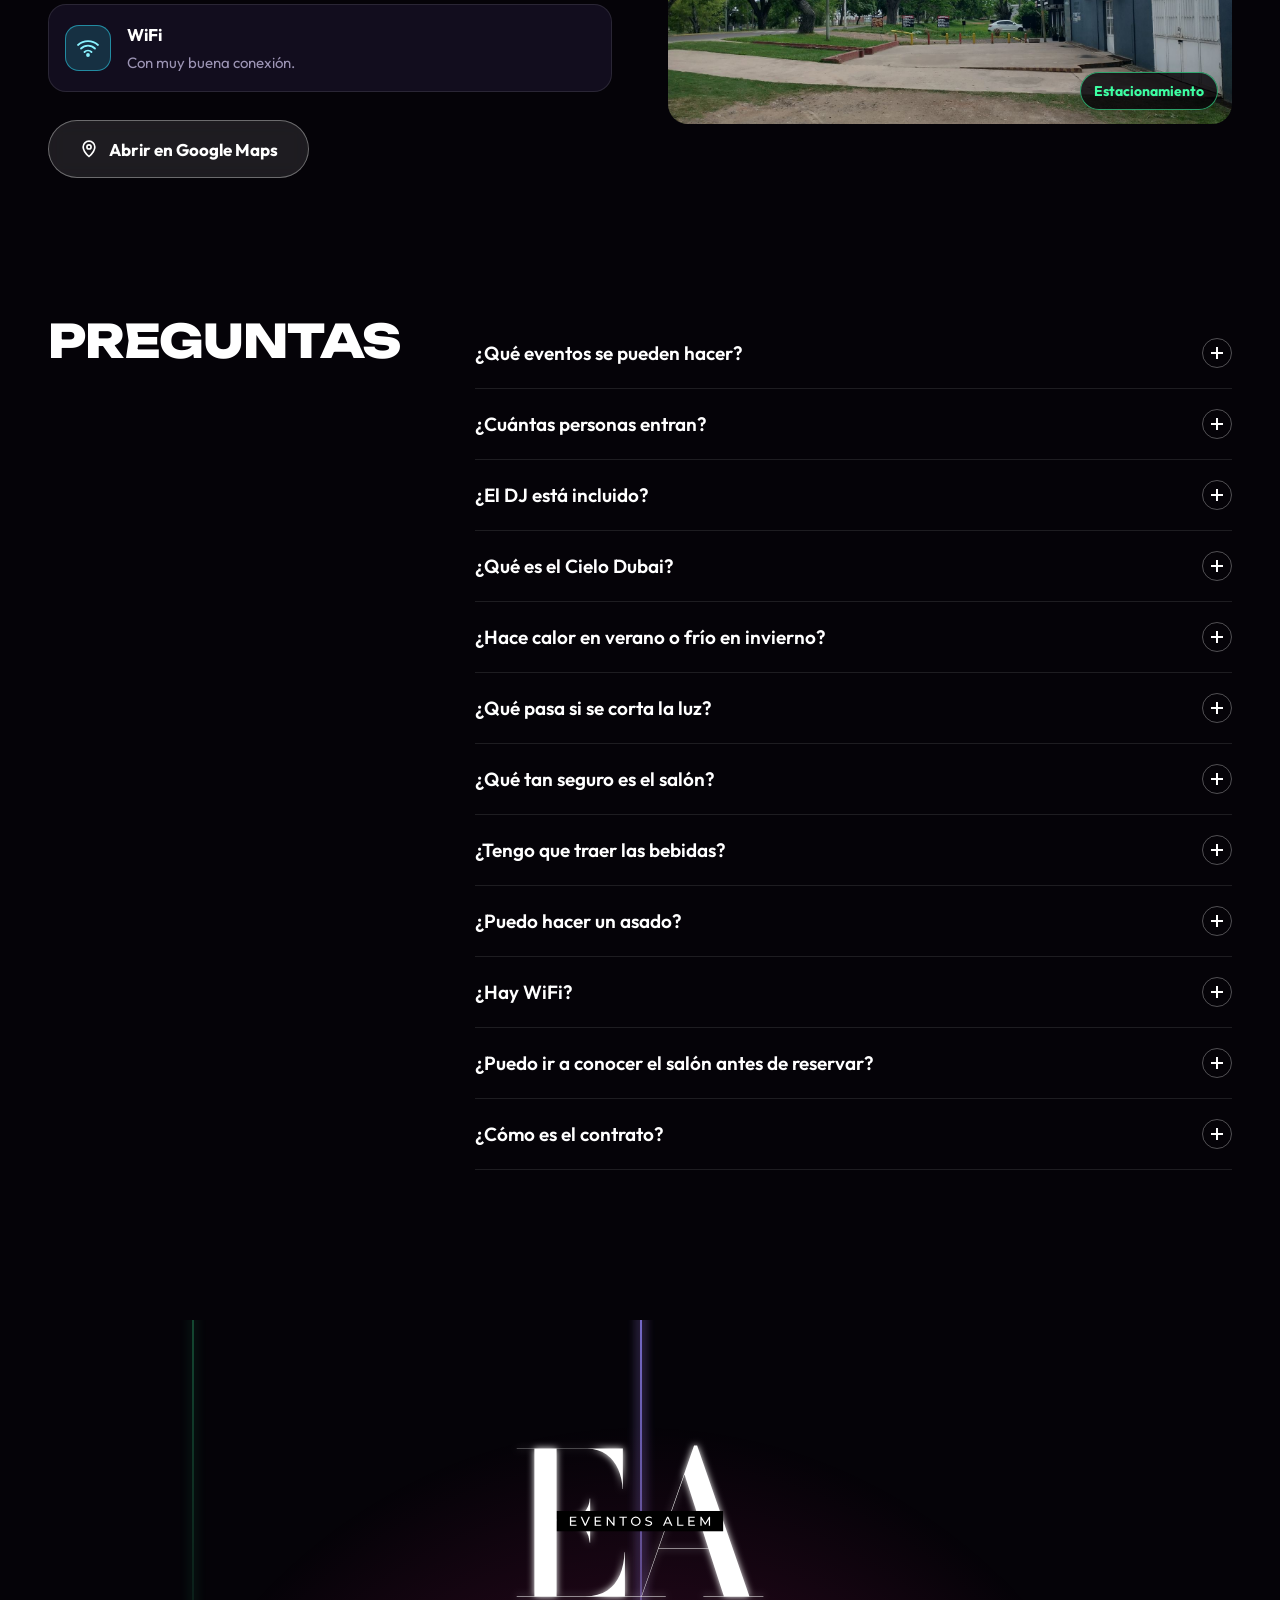
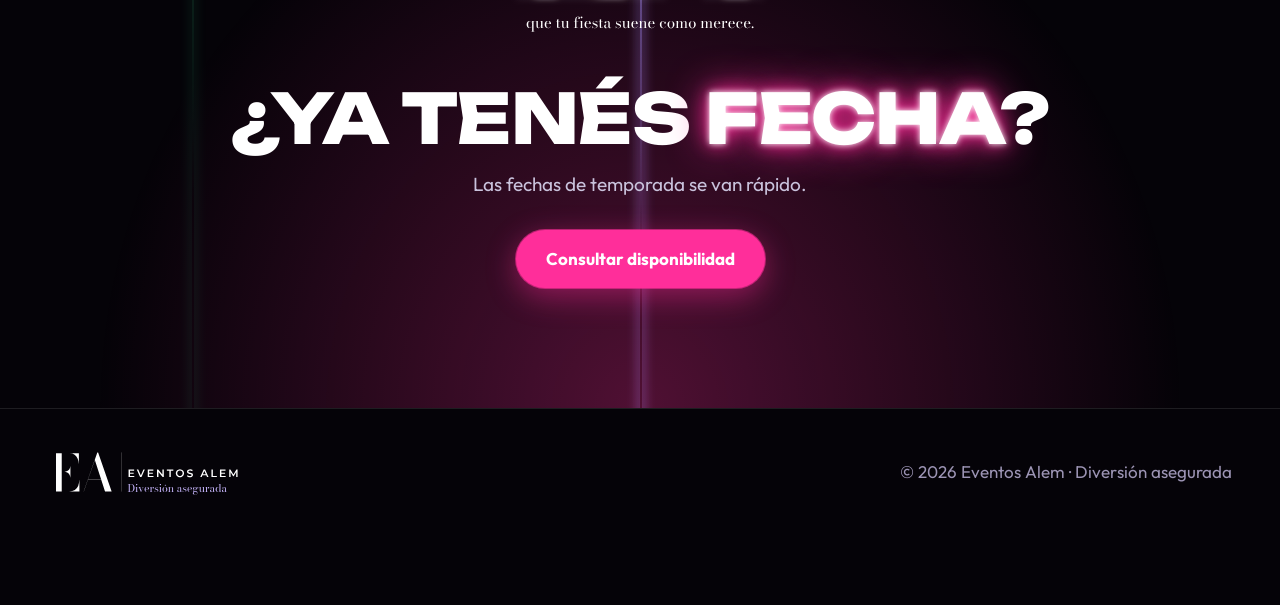
==== commit 54900b41: "Texto: salón para todo tipo de eventos (sin "familiar") Co-Authored-By: Claude Opus 5.5 <noreply@ant" ====
--- a/index.html
+++ b/index.html
@@ -4,7 +4,7 @@
   <meta charset="utf-8">
     <meta name="viewport" content="width=device-width, initial-scale=1, viewport-fit=cover">
   <title>Eventos Alem · Salón de eventos en Goya</title>
-  <meta name="description" content="Salón familiar de eventos en Goya, Corrientes: 500 m², 200 personas sentadas o 300 paradas, DJ incluido, show láser, Cielo Dubai, climatizado frío/calor y grupo electrógeno. Consultá tu fecha por WhatsApp.">
+  <meta name="description" content="Salón para todo tipo de eventos en Goya, Corrientes: 500 m², 200 personas sentadas o 300 paradas, DJ incluido, show láser, Cielo Dubai, climatizado frío/calor y grupo electrógeno. Consultá tu fecha por WhatsApp.">
   <meta name="theme-color" content="#050308">
   <link rel="icon" href="img/marca/ea-blanco.svg" type="image/svg+xml">
   <script>document.documentElement.className='js'</script>
@@ -41,7 +41,7 @@
       <div class="hero-shade" aria-hidden="true"></div>
       <div class="lasers" aria-hidden="true"><i></i><i></i><i></i><i></i><i></i><i></i></div>
       <div class="hero-in">
-        <p class="kicker"><span class="dot"></span> Salón familiar de eventos · Goya, Corrientes</p>
+        <p class="kicker"><span class="dot"></span> Salón para todo tipo de eventos · Goya, Corrientes</p>
         <h1 id="h-hero" class="hero-title">
           <span class="t1">Diversión</span>
           <span class="t2">asegurada</span>
@@ -186,7 +186,7 @@
         <div class="seg-txt">
           <p class="eyebrow green" data-reveal>Salón seguro</p>
           <h2 id="h-seg" data-reveal>Vos festejá.<br><span class="neon-green">Nosotros cuidamos.</span></h2>
-          <p class="lead" data-reveal>Un salón familiar preparado de verdad. Si es la fiesta de 15 de tu hija o el evento de tu empresa, sabés que todos están en un lugar seguro. Y si se corta la luz, la fiesta sigue.</p>
+          <p class="lead" data-reveal>Un salón preparado de verdad. Si es la fiesta de 15 de tu hija o el evento de tu empresa, sabés que todos están en un lugar seguro. Y si se corta la luz, la fiesta sigue.</p>
           <ul class="checks">
             <li data-reveal><span class="ico ico-green"><svg viewBox="0 0 24 24" aria-hidden="true"><path d="M9 7h6v13H9zM10 7V4h4l3 2M12 4V2M9 11h6"/></svg></span><div><b>Matafuegos por todo el salón</b><small>Distribuidos y a la vista.</small></div></li>
             <li data-reveal><span class="ico ico-green"><svg viewBox="0 0 24 24" aria-hidden="true"><path d="M3 6l6-2 6 2 6-2v14l-6 2-6-2-6 2zM9 4v14M15 6v14"/></svg></span><div><b>Plano de evacuación</b><small>Salidas y puntos de encuentro marcados.</small></div></li>
@@ -357,7 +357,7 @@
     <div class="v-thumbs" id="visorThumbs"></div>
   </dialog>
 
-  <script src="js/site-data.js?v=13"></script>
+  <script src="js/site-data.js?v=15"></script>
   <script src="js/nuevo.js?v=14" defer></script>
 </body>
 </html>
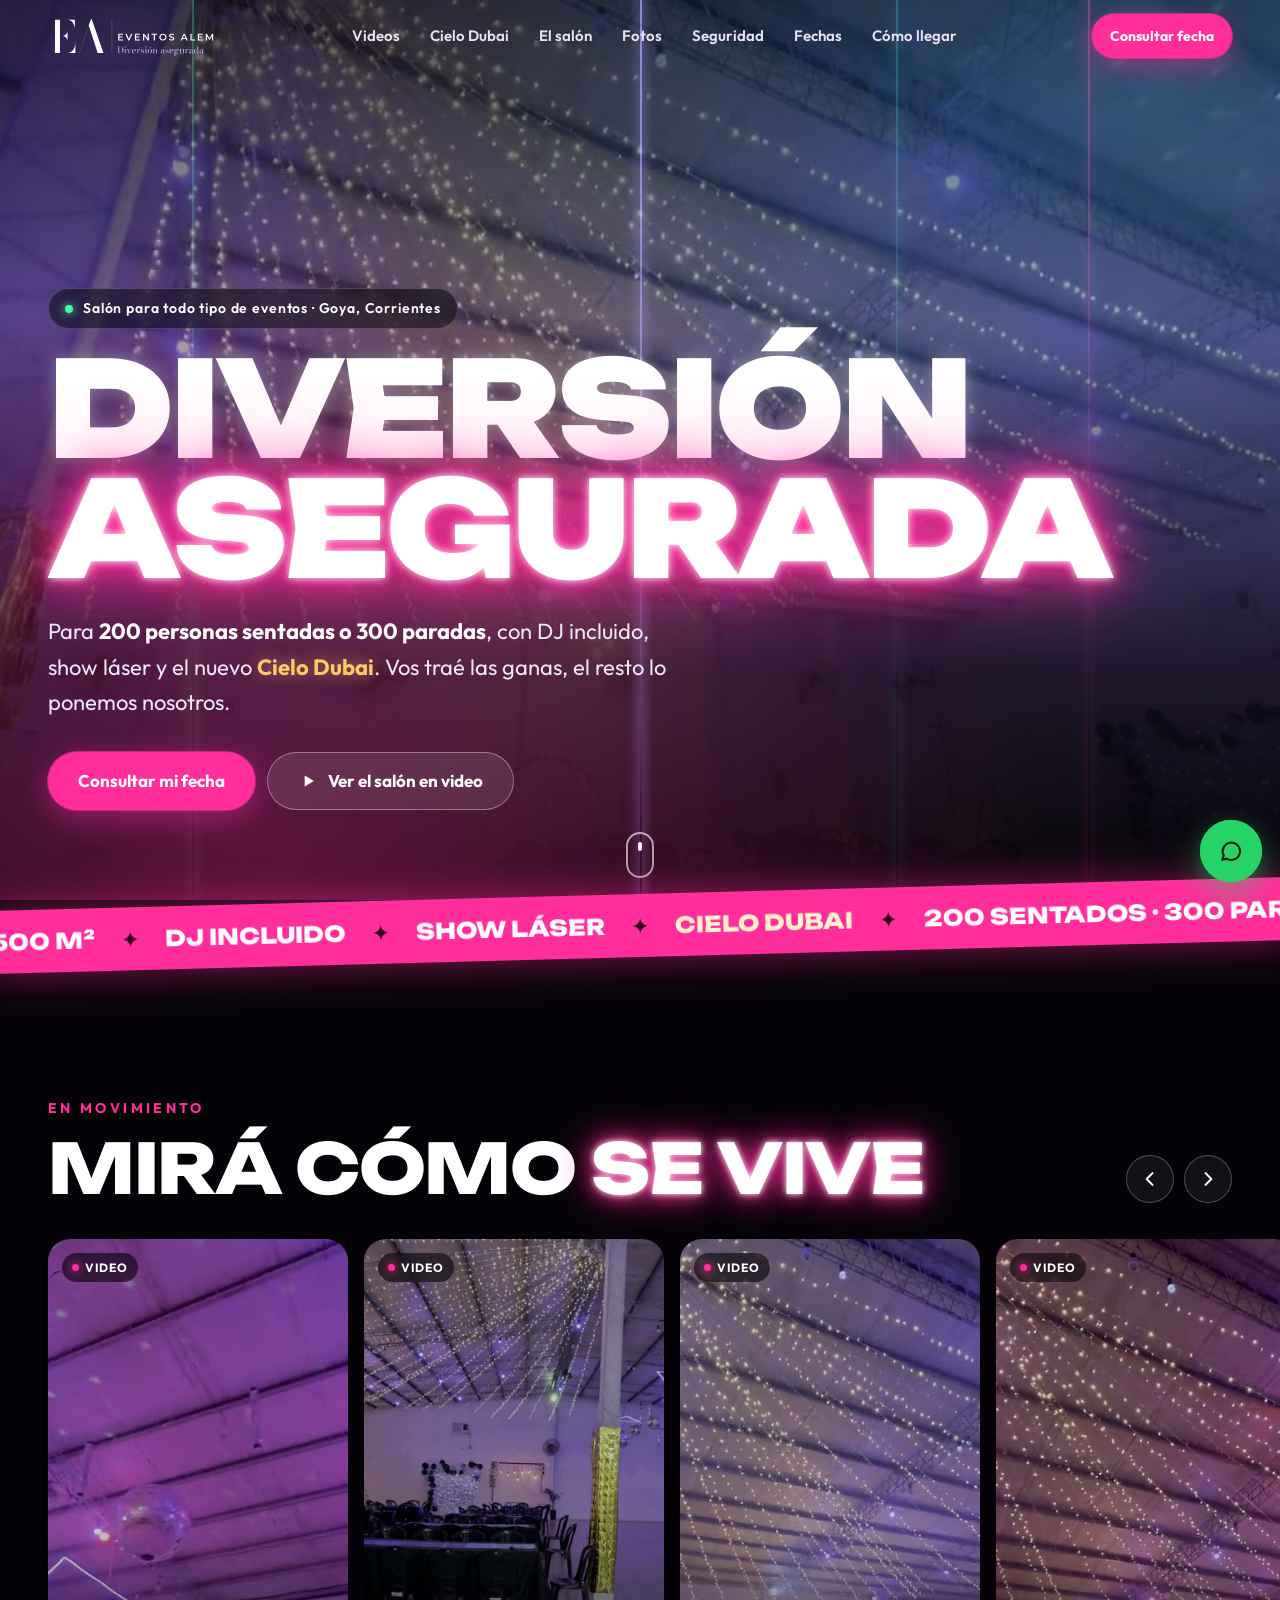
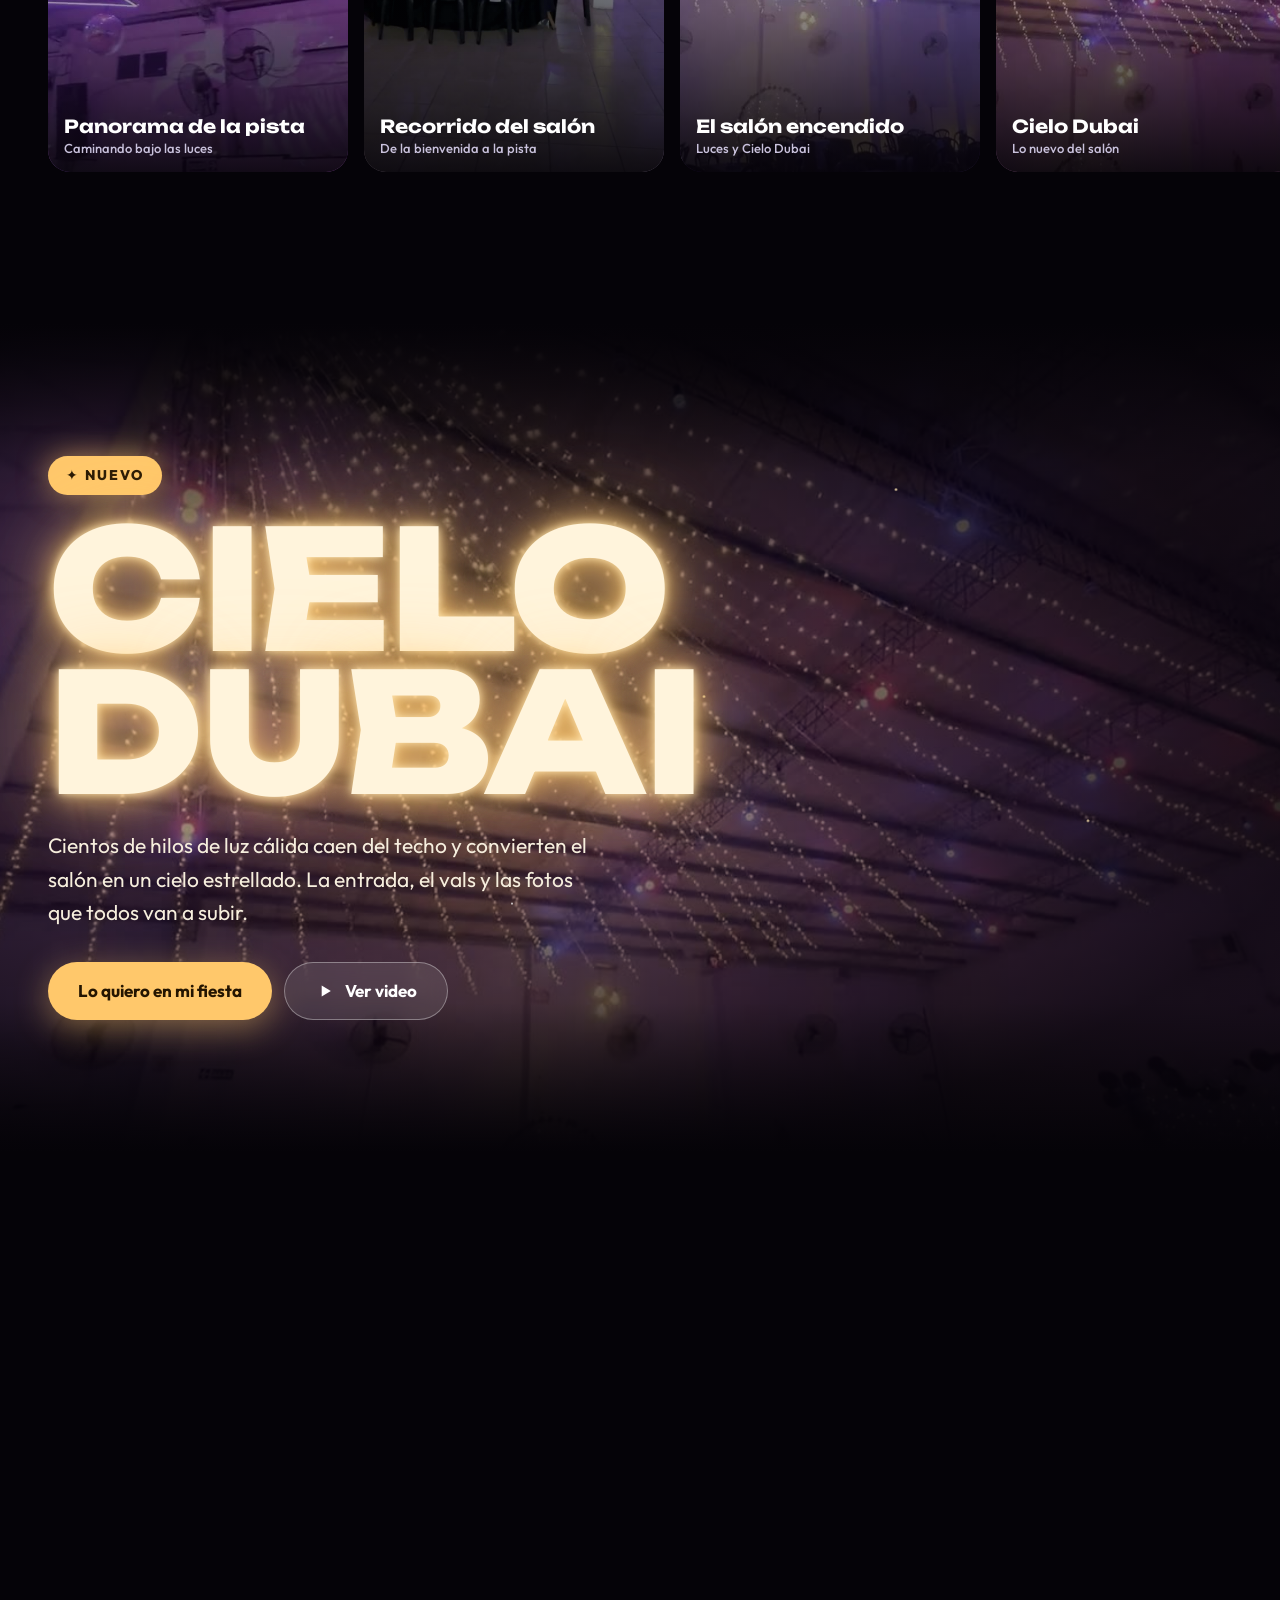
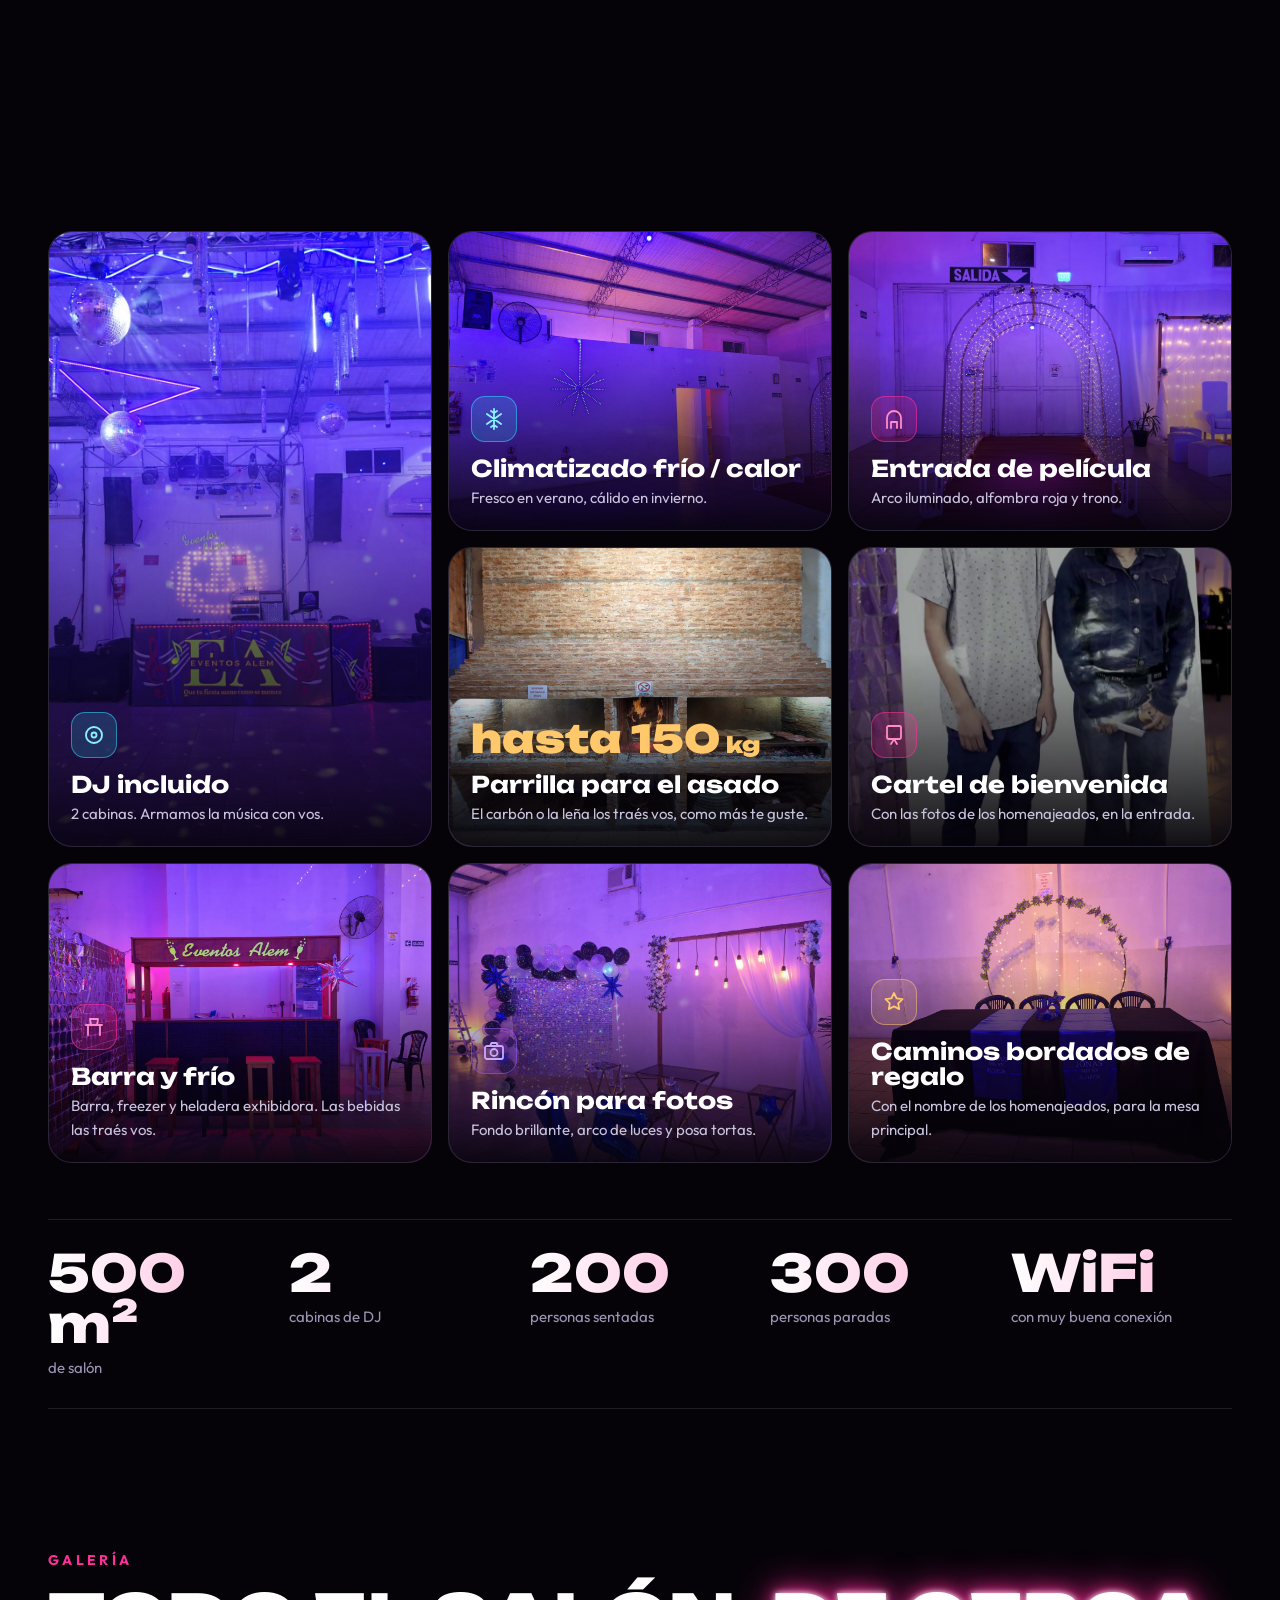
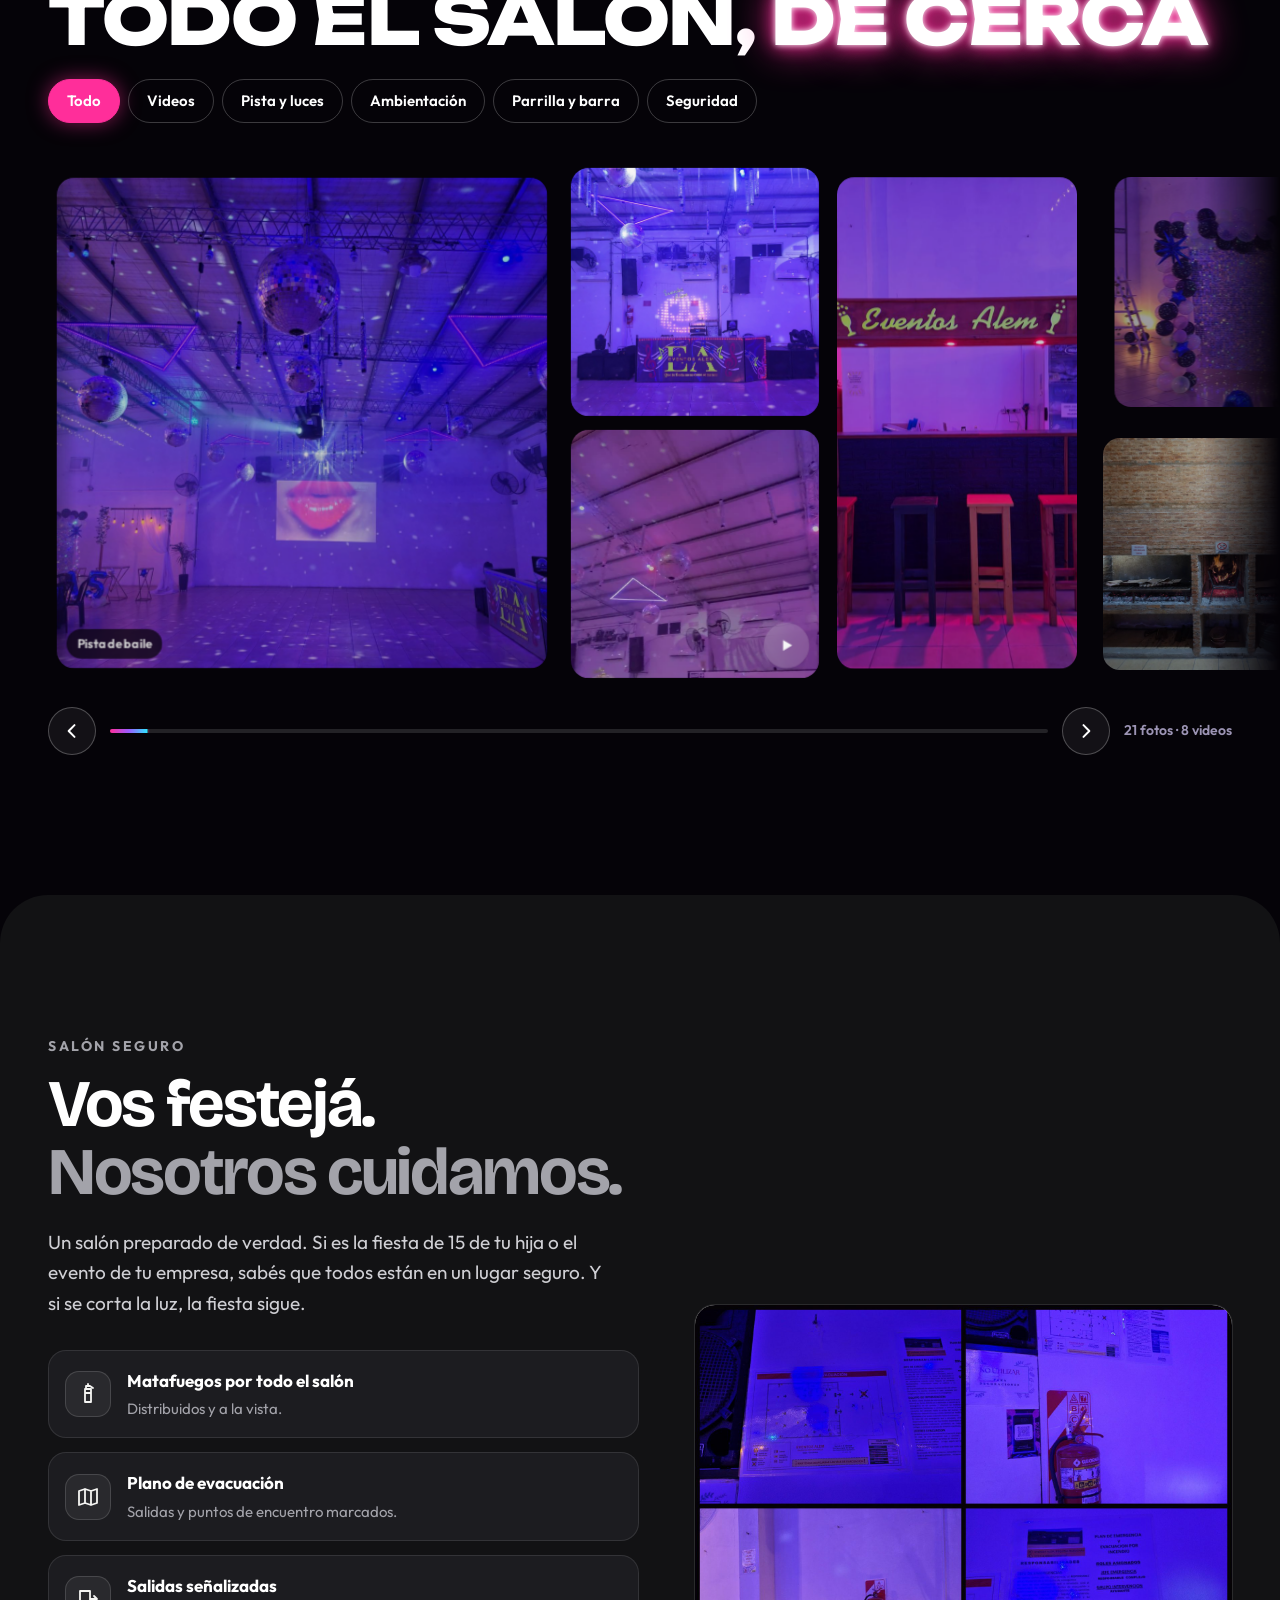
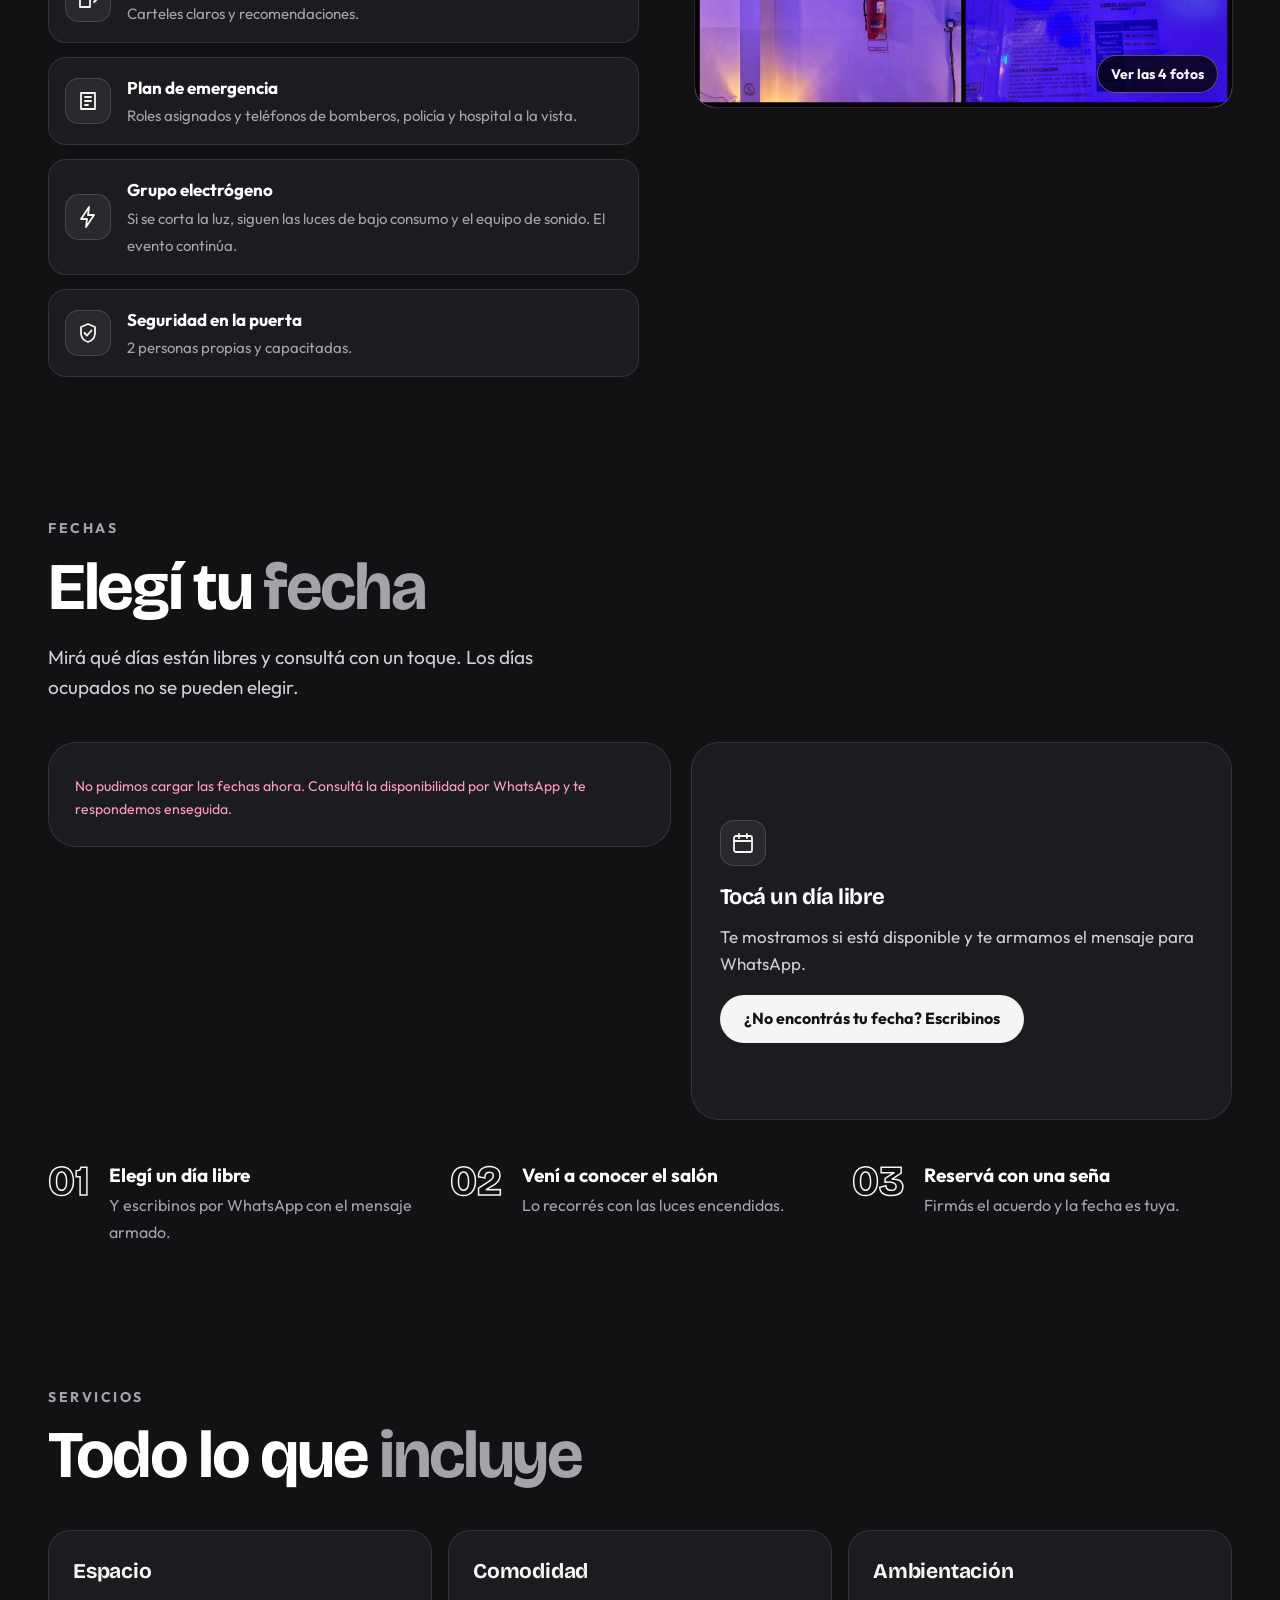
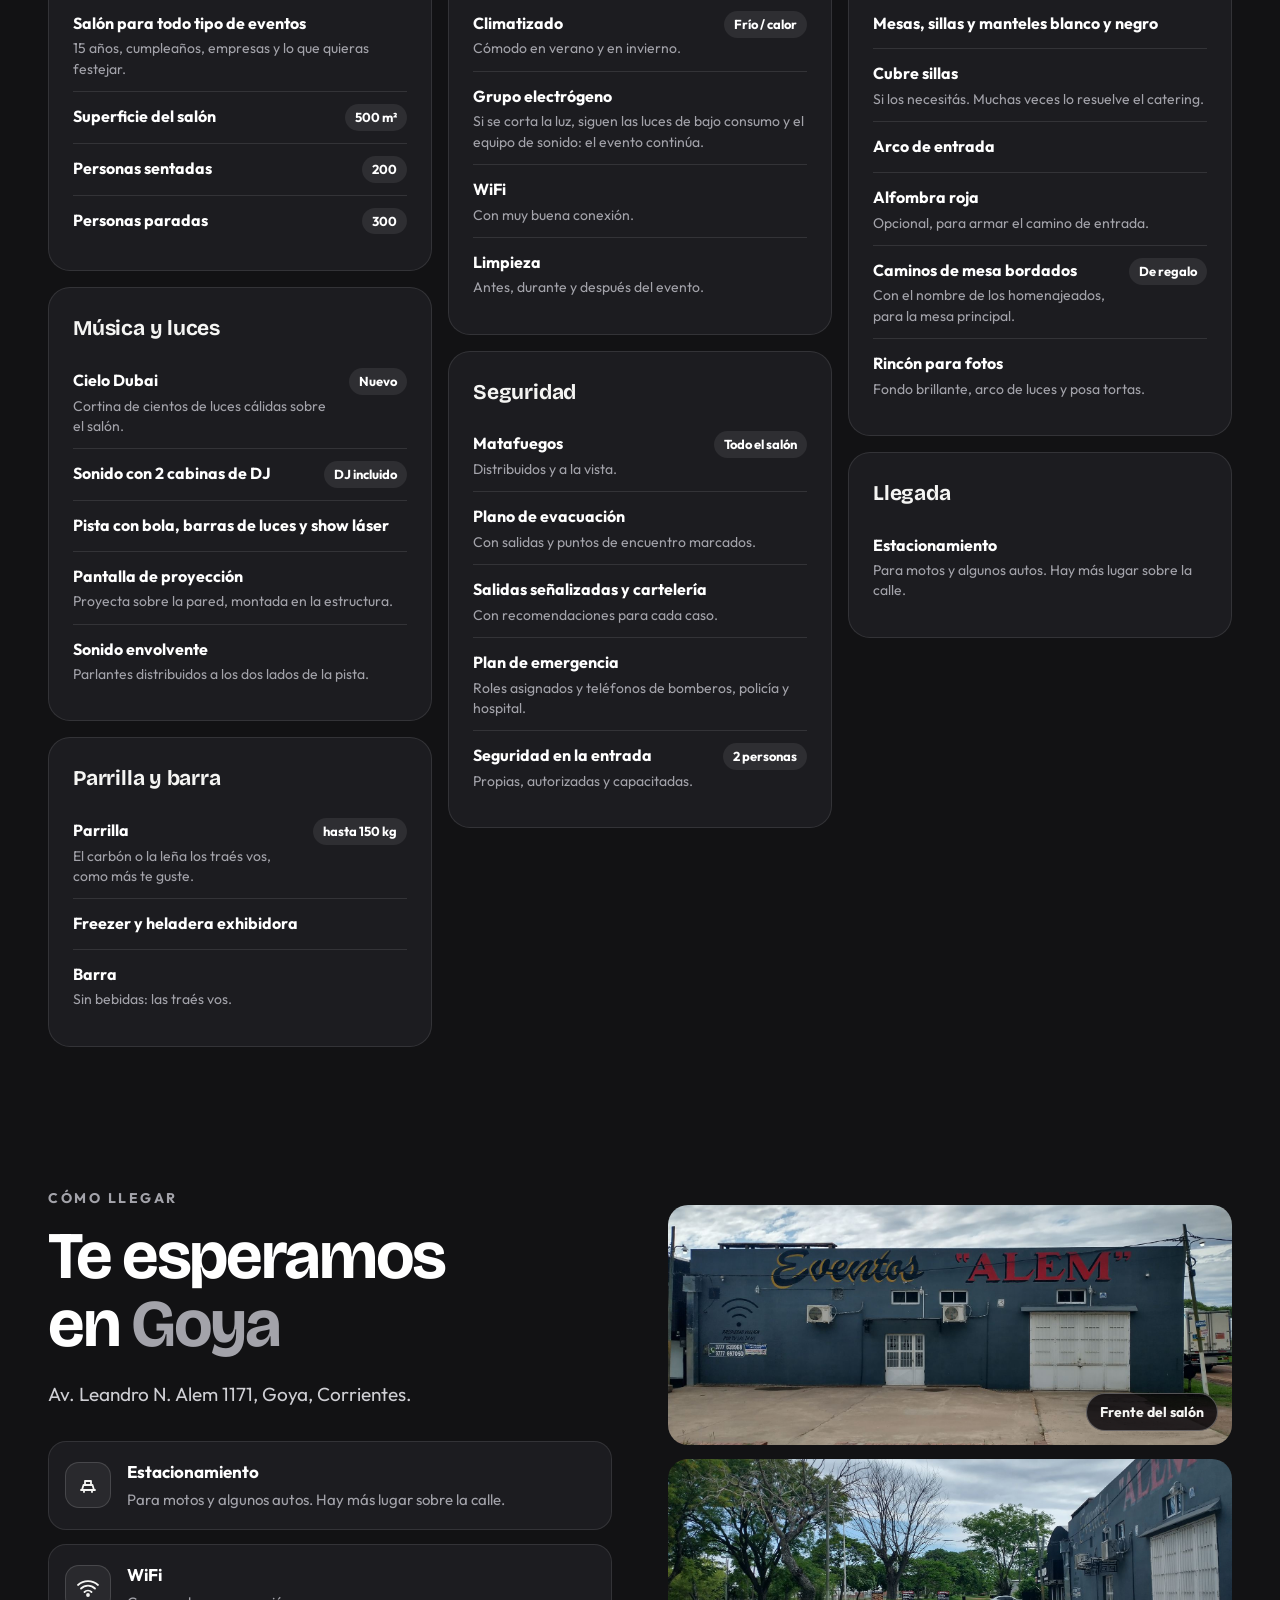
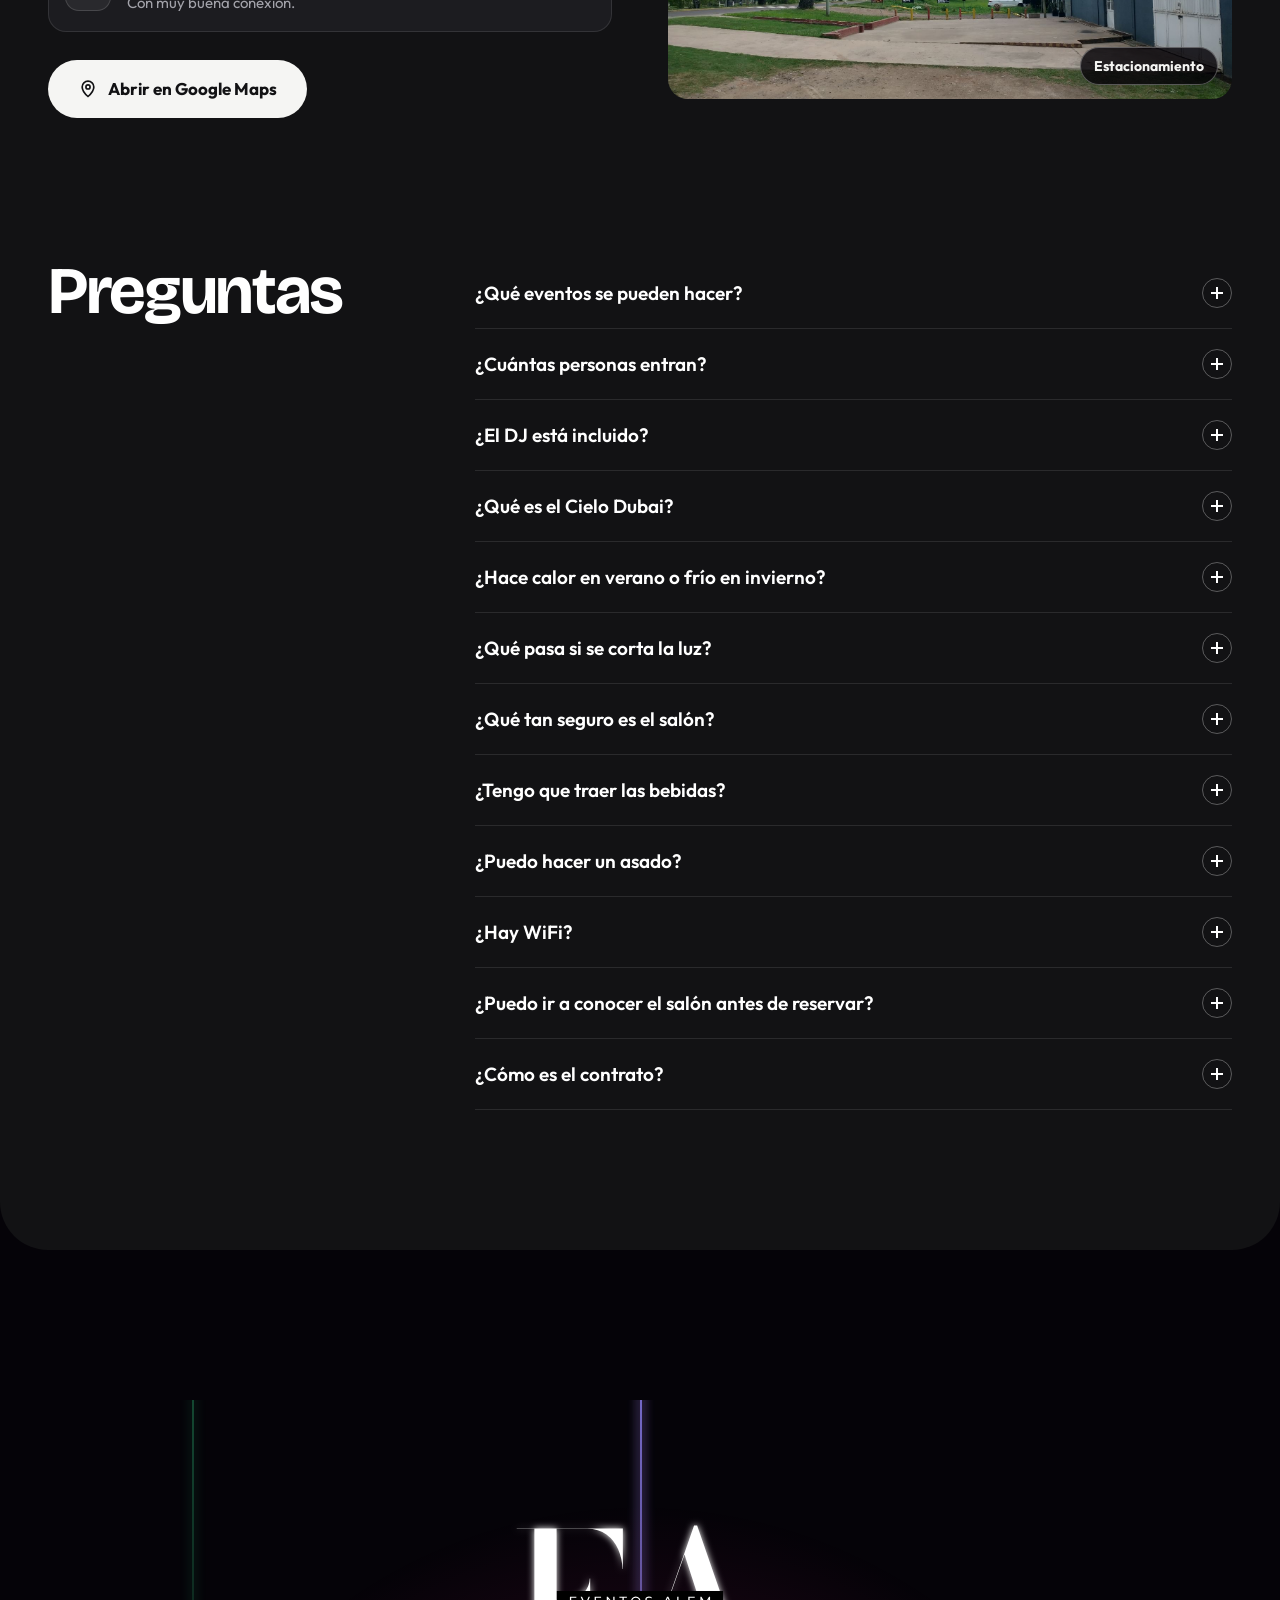
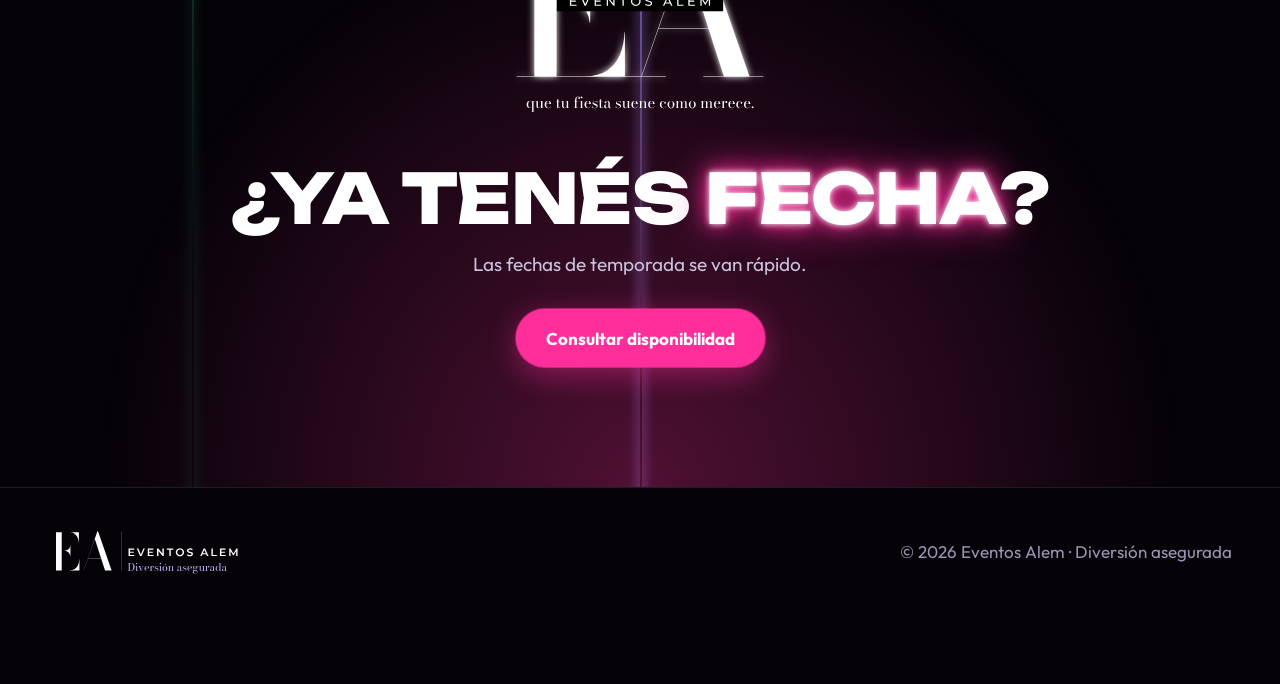
==== commit 0bd8ca99: "Mezcla neón + clásico: fiesta en neón, información en estilo clásico Co-Authored-By: Claude Opus 5.5" ====
--- a/index.html
+++ b/index.html
@@ -10,8 +10,8 @@
   <script>document.documentElement.className='js'</script>
   <link rel="preconnect" href="https://fonts.googleapis.com">
   <link rel="preconnect" href="https://fonts.gstatic.com" crossorigin>
-  <link rel="stylesheet" href="https://fonts.googleapis.com/css2?family=Unbounded:wght@500;700;800;900&family=Outfit:wght@400;500;600;700&display=swap">
-  <link rel="stylesheet" href="css/nuevo.css?v=14">
+  <link rel="stylesheet" href="https://fonts.googleapis.com/css2?family=Bricolage+Grotesque:opsz,wght@12..96,500..800&family=Unbounded:wght@500;700;800;900&family=Outfit:wght@400;500;600;700&display=swap">
+  <link rel="stylesheet" href="css/nuevo.css?v=15">
 </head>
 <body>
   <a class="skip" href="#contenido">Saltar al contenido</a>
@@ -25,8 +25,8 @@
       <a href="#reels">Videos</a>
       <a href="#cielo">Cielo Dubai</a>
       <a href="#experiencia">El salón</a>
+      <a href="#fotos">Fotos</a>
       <a href="#seguridad">Seguridad</a>
-      <a href="#fotos">Fotos</a>
       <a href="#consultar">Fechas</a>
       <a href="#llegar">Cómo llegar</a>
     </nav>
@@ -181,29 +181,6 @@
     </section>
 
     <!-- SEGURIDAD -->
-    <section class="sec seg" id="seguridad" aria-labelledby="h-seg">
-      <div class="wrap seg-grid">
-        <div class="seg-txt">
-          <p class="eyebrow green" data-reveal>Salón seguro</p>
-          <h2 id="h-seg" data-reveal>Vos festejá.<br><span class="neon-green">Nosotros cuidamos.</span></h2>
-          <p class="lead" data-reveal>Un salón preparado de verdad. Si es la fiesta de 15 de tu hija o el evento de tu empresa, sabés que todos están en un lugar seguro. Y si se corta la luz, la fiesta sigue.</p>
-          <ul class="checks">
-            <li data-reveal><span class="ico ico-green"><svg viewBox="0 0 24 24" aria-hidden="true"><path d="M9 7h6v13H9zM10 7V4h4l3 2M12 4V2M9 11h6"/></svg></span><div><b>Matafuegos por todo el salón</b><small>Distribuidos y a la vista.</small></div></li>
-            <li data-reveal><span class="ico ico-green"><svg viewBox="0 0 24 24" aria-hidden="true"><path d="M3 6l6-2 6 2 6-2v14l-6 2-6-2-6 2zM9 4v14M15 6v14"/></svg></span><div><b>Plano de evacuación</b><small>Salidas y puntos de encuentro marcados.</small></div></li>
-            <li data-reveal><span class="ico ico-green"><svg viewBox="0 0 24 24" aria-hidden="true"><path d="M4 4h10v16H4zM14 12h7M18 9l3 3-3 3"/></svg></span><div><b>Salidas señalizadas</b><small>Carteles claros y recomendaciones.</small></div></li>
-            <li data-reveal><span class="ico ico-green"><svg viewBox="0 0 24 24" aria-hidden="true"><path d="M5 4h14v16H5zM9 8h6M9 12h6M9 16h3"/></svg></span><div><b>Plan de emergencia</b><small>Roles asignados y teléfonos de bomberos, policía y hospital a la vista.</small></div></li>
-            <li data-reveal><span class="ico ico-green"><svg viewBox="0 0 24 24" aria-hidden="true"><path d="M13 2 5 14h6l-1 8 8-12h-6z"/></svg></span><div><b>Grupo electrógeno</b><small>Si se corta la luz, siguen las luces de bajo consumo y el equipo de sonido. El evento continúa.</small></div></li>
-            <li data-reveal><span class="ico ico-green"><svg viewBox="0 0 24 24" aria-hidden="true"><path d="M12 3l7 3v6c0 4.5-3 7.8-7 9-4-1.2-7-4.5-7-9V6z"/><path d="m8.5 12 2.5 2.5 4.5-5"/></svg></span><div><b>Seguridad en la puerta</b><small>2 personas propias y capacitadas.</small></div></li>
-          </ul>
-        </div>
-        <button class="pic collage" type="button" data-open-id="seg-plano-evacuacion" data-reveal>
-          <img src="img/nuevo/collage-seguridad.jpg" alt="Collage: plano de evacuación, matafuegos y plan de emergencia del salón" loading="lazy">
-          <span class="collage-tag">Ver las 4 fotos</span>
-        </button>
-      </div>
-    </section>
-
-    <!-- FOTOS -->
     <section class="sec" id="fotos" aria-labelledby="h-fotos">
       <div class="wrap">
         <div class="head-row">
@@ -233,7 +210,30 @@
     </section>
 
     <!-- FECHAS: calendario con disponibilidad real -->
-    <section class="sec consultar" id="consultar" aria-labelledby="h-cons">
+    <section class="sec seg clasico clasico-ini" id="seguridad" aria-labelledby="h-seg">
+      <div class="wrap seg-grid">
+        <div class="seg-txt">
+          <p class="eyebrow green" data-reveal>Salón seguro</p>
+          <h2 id="h-seg" data-reveal>Vos festejá.<br><span class="neon-green">Nosotros cuidamos.</span></h2>
+          <p class="lead" data-reveal>Un salón preparado de verdad. Si es la fiesta de 15 de tu hija o el evento de tu empresa, sabés que todos están en un lugar seguro. Y si se corta la luz, la fiesta sigue.</p>
+          <ul class="checks">
+            <li data-reveal><span class="ico ico-green"><svg viewBox="0 0 24 24" aria-hidden="true"><path d="M9 7h6v13H9zM10 7V4h4l3 2M12 4V2M9 11h6"/></svg></span><div><b>Matafuegos por todo el salón</b><small>Distribuidos y a la vista.</small></div></li>
+            <li data-reveal><span class="ico ico-green"><svg viewBox="0 0 24 24" aria-hidden="true"><path d="M3 6l6-2 6 2 6-2v14l-6 2-6-2-6 2zM9 4v14M15 6v14"/></svg></span><div><b>Plano de evacuación</b><small>Salidas y puntos de encuentro marcados.</small></div></li>
+            <li data-reveal><span class="ico ico-green"><svg viewBox="0 0 24 24" aria-hidden="true"><path d="M4 4h10v16H4zM14 12h7M18 9l3 3-3 3"/></svg></span><div><b>Salidas señalizadas</b><small>Carteles claros y recomendaciones.</small></div></li>
+            <li data-reveal><span class="ico ico-green"><svg viewBox="0 0 24 24" aria-hidden="true"><path d="M5 4h14v16H5zM9 8h6M9 12h6M9 16h3"/></svg></span><div><b>Plan de emergencia</b><small>Roles asignados y teléfonos de bomberos, policía y hospital a la vista.</small></div></li>
+            <li data-reveal><span class="ico ico-green"><svg viewBox="0 0 24 24" aria-hidden="true"><path d="M13 2 5 14h6l-1 8 8-12h-6z"/></svg></span><div><b>Grupo electrógeno</b><small>Si se corta la luz, siguen las luces de bajo consumo y el equipo de sonido. El evento continúa.</small></div></li>
+            <li data-reveal><span class="ico ico-green"><svg viewBox="0 0 24 24" aria-hidden="true"><path d="M12 3l7 3v6c0 4.5-3 7.8-7 9-4-1.2-7-4.5-7-9V6z"/><path d="m8.5 12 2.5 2.5 4.5-5"/></svg></span><div><b>Seguridad en la puerta</b><small>2 personas propias y capacitadas.</small></div></li>
+          </ul>
+        </div>
+        <button class="pic collage" type="button" data-open-id="seg-plano-evacuacion" data-reveal>
+          <img src="img/nuevo/collage-seguridad.jpg" alt="Collage: plano de evacuación, matafuegos y plan de emergencia del salón" loading="lazy">
+          <span class="collage-tag">Ver las 4 fotos</span>
+        </button>
+      </div>
+    </section>
+
+    <!-- FOTOS -->
+    <section class="sec consultar clasico" id="consultar" aria-labelledby="h-cons">
       <div class="wrap">
         <p class="eyebrow cyan" data-reveal>Fechas</p>
         <h2 id="h-cons" data-reveal>Elegí tu <span class="neon-cyan">fecha</span></h2>
@@ -265,7 +265,7 @@
     </section>
 
     <!-- TODO LO QUE INCLUYE (misma lista que la versión original) -->
-    <section class="sec" id="incluye" aria-labelledby="h-inc">
+    <section class="sec clasico" id="incluye" aria-labelledby="h-inc">
       <div class="wrap">
         <p class="eyebrow pink" data-reveal>Servicios</p>
         <h2 id="h-inc" data-reveal>Todo lo que <span class="neon-pink">incluye</span></h2>
@@ -274,7 +274,7 @@
     </section>
 
     <!-- CÓMO LLEGAR -->
-    <section class="sec" id="llegar" aria-labelledby="h-llegar">
+    <section class="sec clasico" id="llegar" aria-labelledby="h-llegar">
       <div class="wrap llegar-grid">
         <div>
           <p class="eyebrow pink" data-reveal>Cómo llegar</p>
@@ -303,7 +303,7 @@
     </section>
 
     <!-- FAQ -->
-    <section class="sec" id="preguntas" aria-labelledby="h-faq">
+    <section class="sec clasico clasico-fin" id="preguntas" aria-labelledby="h-faq">
       <div class="wrap faq-grid">
         <h2 id="h-faq" data-reveal>Preguntas</h2>
         <div class="faq" id="faqLista">
--- a/css/nuevo.css
+++ b/css/nuevo.css
@@ -371,3 +371,44 @@
   *,*::before,*::after{animation:none!important;transition:none!important}
   .js [data-reveal]{opacity:1;transform:none}
 }
+
+/* =====================================================================
+   MEZCLA NEÓN + CLÁSICO
+   Neón (diseño A): portada, videos, Cielo Dubai, el salón, fotos y cierre.
+   Clásico (diseño B): seguridad, fechas, servicios, cómo llegar y preguntas.
+   La parte clásica es sobria: gris carbón, letra Bricolage, sin brillos.
+   ===================================================================== */
+.clasico{
+  --card:#1C1C20; --line:rgba(255,255,255,.1); --muted:#CFCFD4; --soft:#A3A3AA;
+  --cl:#F5F5F3; --display:"Bricolage Grotesque",system-ui,sans-serif;
+  background:#121214;
+}
+.clasico-ini{margin-top:clamp(80px,11vw,140px);border-radius:clamp(28px,4vw,48px) clamp(28px,4vw,48px) 0 0}
+.clasico-fin{padding-bottom:clamp(80px,11vw,140px);border-radius:0 0 clamp(28px,4vw,48px) clamp(28px,4vw,48px)}
+.clasico h2{text-transform:none;font-weight:700;letter-spacing:-.035em;line-height:1.02;font-size:clamp(36px,5.2vw,70px)}
+.clasico h3{letter-spacing:-.02em}
+.clasico .neon-pink,.clasico .neon-cyan,.clasico .neon-green{color:var(--soft);text-shadow:none}
+.clasico .eyebrow{color:var(--soft);letter-spacing:.18em}
+.clasico .ico{background:rgba(255,255,255,.06);color:var(--cl);box-shadow:inset 0 0 0 1px rgba(255,255,255,.14)}
+.clasico .checks li:hover{border-color:rgba(255,255,255,.3);box-shadow:none}
+.clasico .steps span{-webkit-text-stroke:1.5px var(--cl);text-shadow:none}
+.clasico .btn-glass{background:var(--cl);color:#121214;border:0;backdrop-filter:none}
+.clasico .btn-glass:hover{background:#fff}
+.clasico .collage{box-shadow:0 0 0 1px var(--line)}
+.clasico .collage-tag{color:var(--cl);box-shadow:inset 0 0 0 1px rgba(255,255,255,.3)}
+/* calendario clásico */
+.clasico .cal{background:var(--card);border:1px solid var(--line);box-shadow:none}
+.clasico .dia.libre{background:rgba(74,222,128,.1);border-color:rgba(74,222,128,.4)}
+.clasico .dia.libre:hover{background:rgba(74,222,128,.2);box-shadow:none}
+.clasico .dia.res{background:rgba(248,113,113,.1);border-color:rgba(248,113,113,.35);color:#F8A5A5}
+.clasico .dia[aria-pressed="true"]{background:var(--cl);border-color:var(--cl);color:#121214;box-shadow:none}
+.clasico .dia.hoy::after,.clasico .k-hoy{background:var(--cl);box-shadow:none}
+.clasico .k-libre{background:rgba(74,222,128,.25);border-color:#4ADE80}
+.clasico .k-res{background:rgba(248,113,113,.25);border-color:#F87171}
+.clasico .badge-ok{background:rgba(74,222,128,.12);color:#86EFAC;box-shadow:inset 0 0 0 1px rgba(74,222,128,.4)}
+.clasico .sel input,.clasico .sel textarea{background:#141417}
+.clasico .sel input:focus,.clasico .sel textarea:focus{border-color:var(--cl);box-shadow:0 0 0 3px rgba(255,255,255,.14)}
+/* servicios y preguntas */
+.clasico .ficha-g h3{color:var(--cl);text-transform:none;letter-spacing:-.01em;font-size:21px}
+.clasico .faq details[open] summary i{background:var(--cl);border-color:var(--cl)}
+.clasico .faq details[open] summary i::before,.clasico .faq details[open] summary i::after{background:#121214}
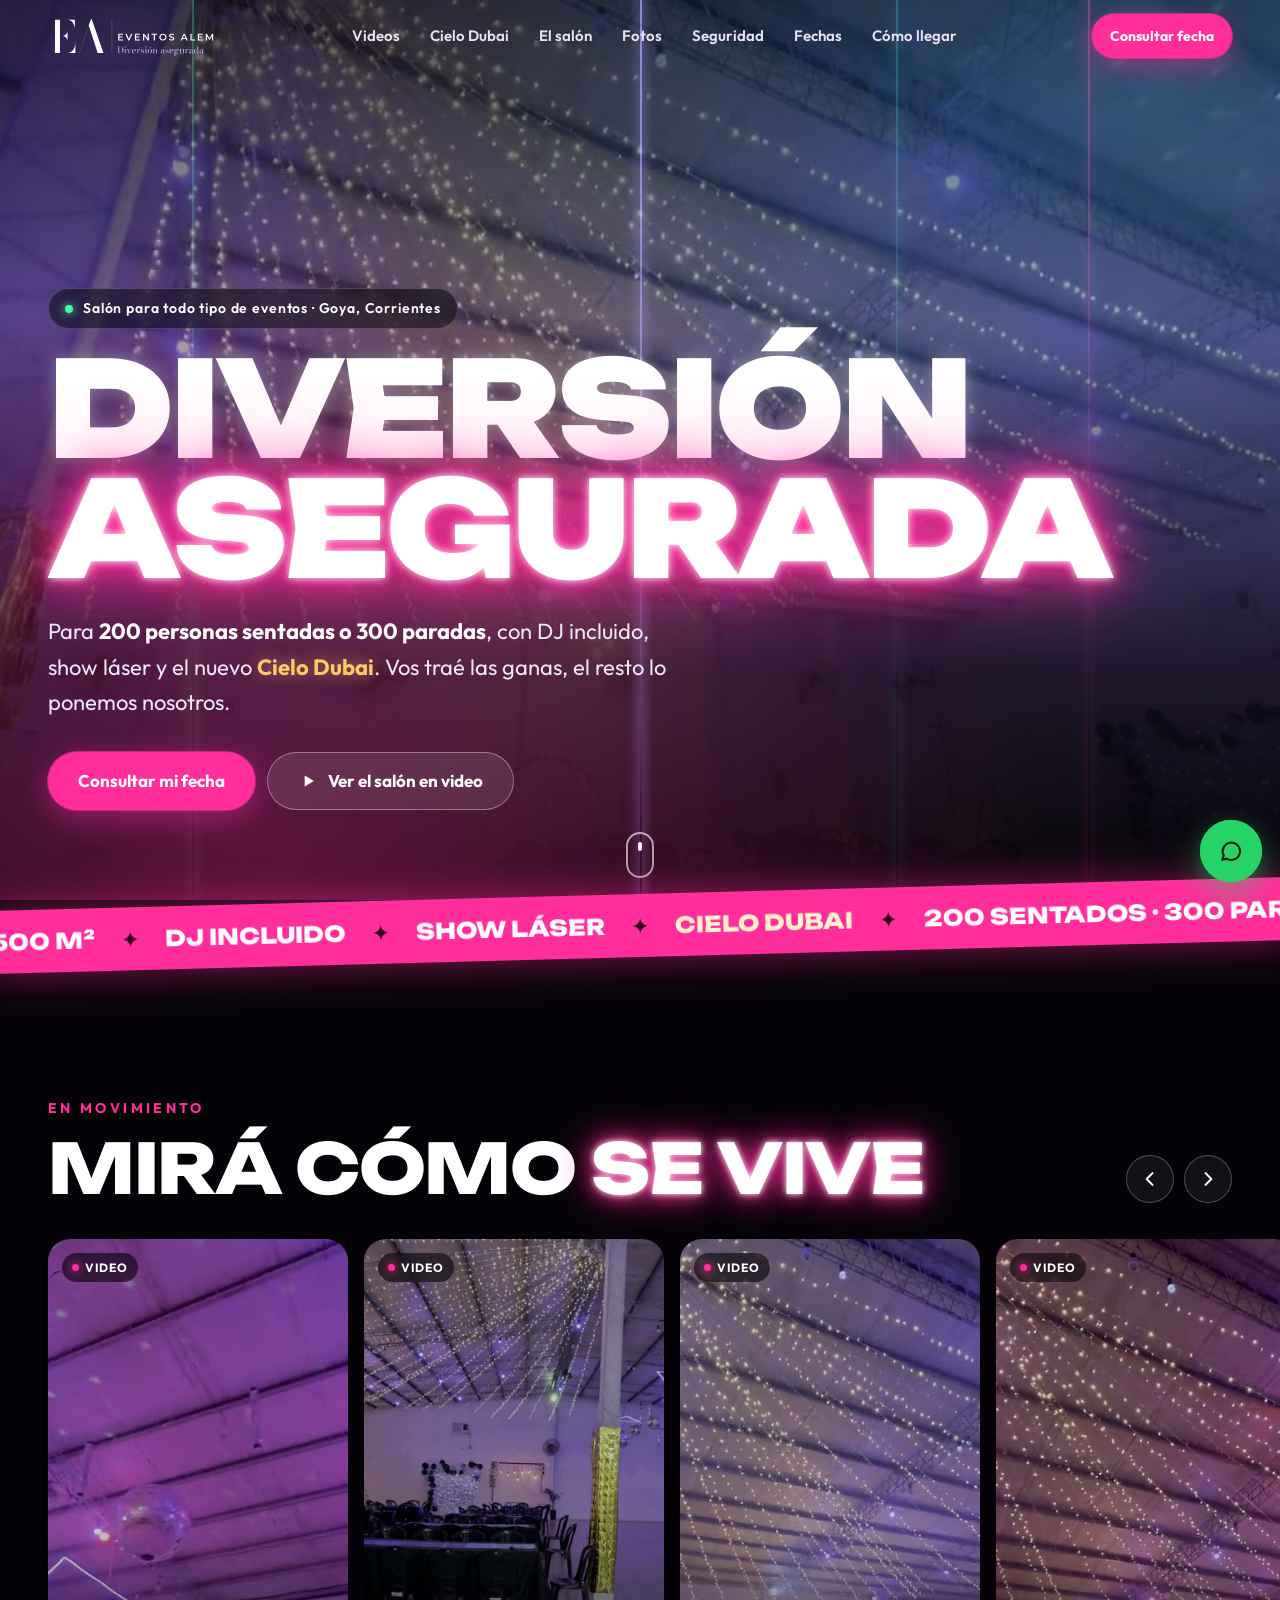
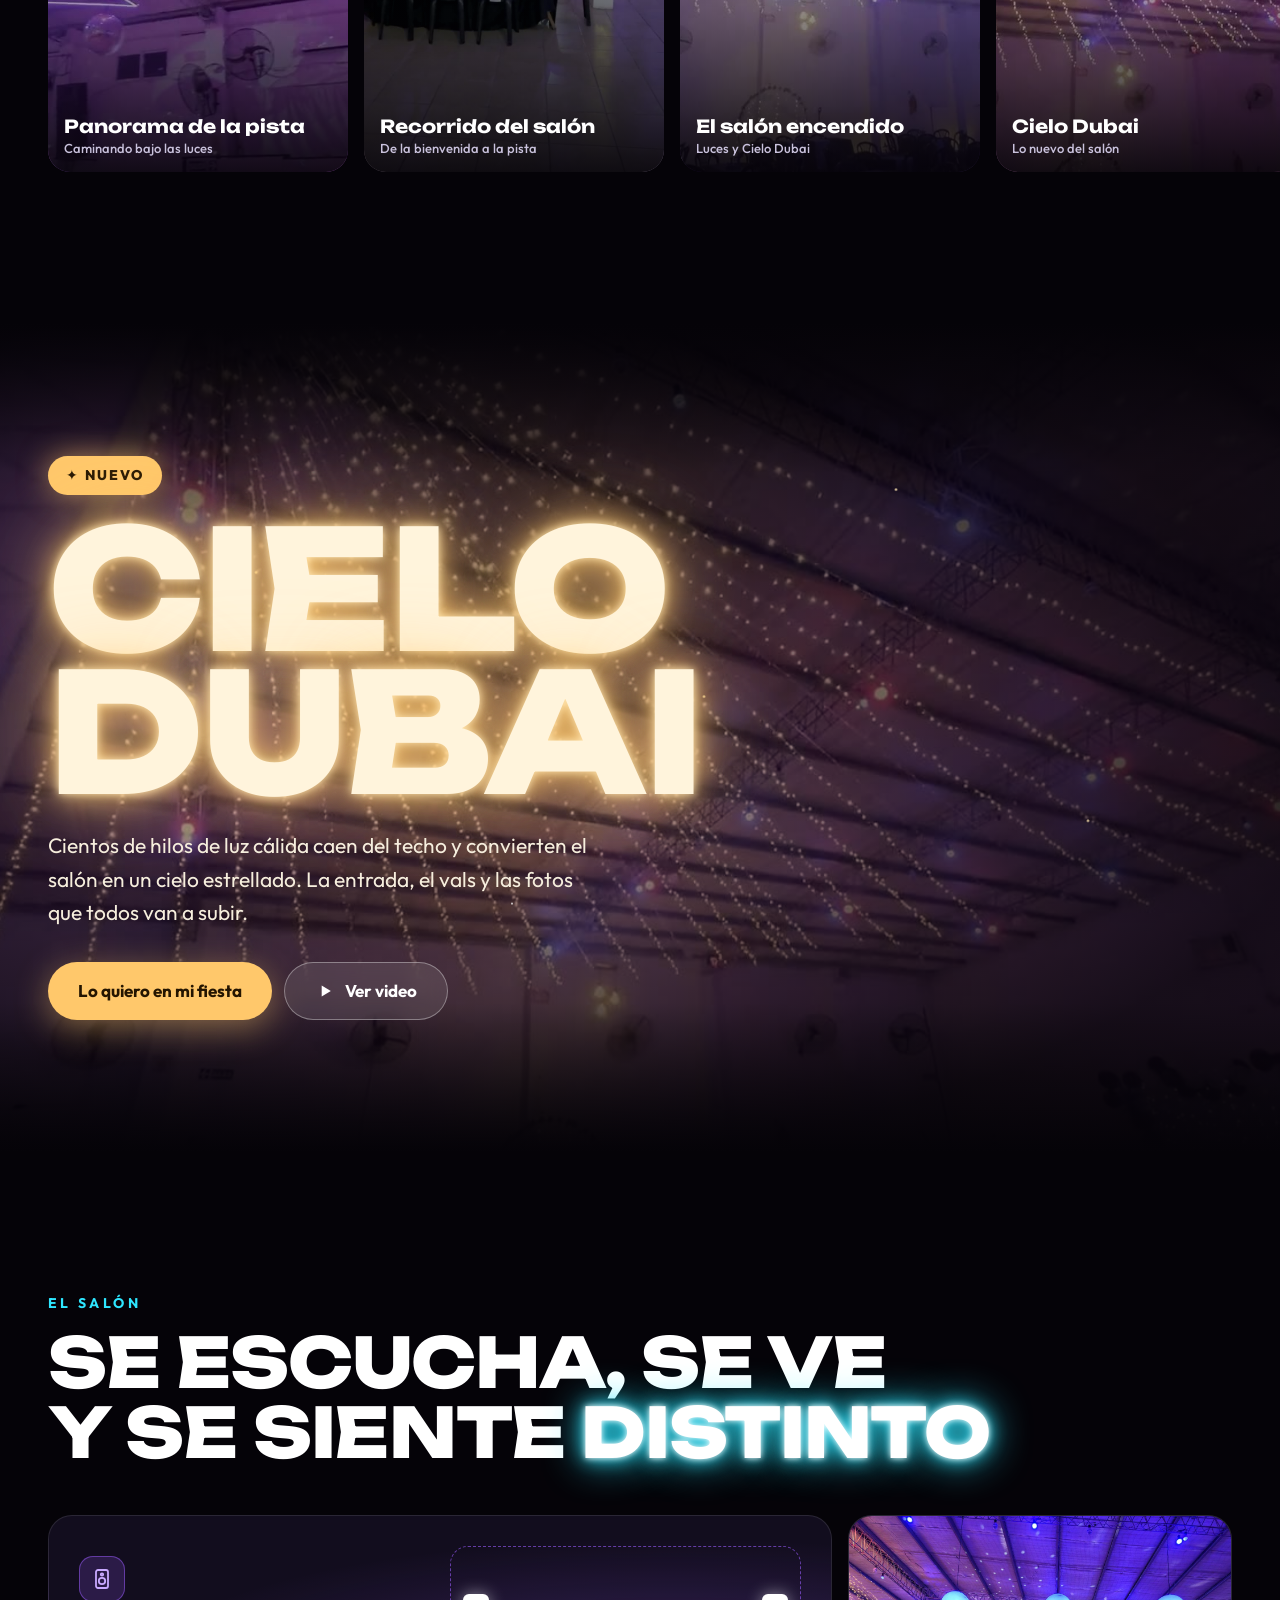
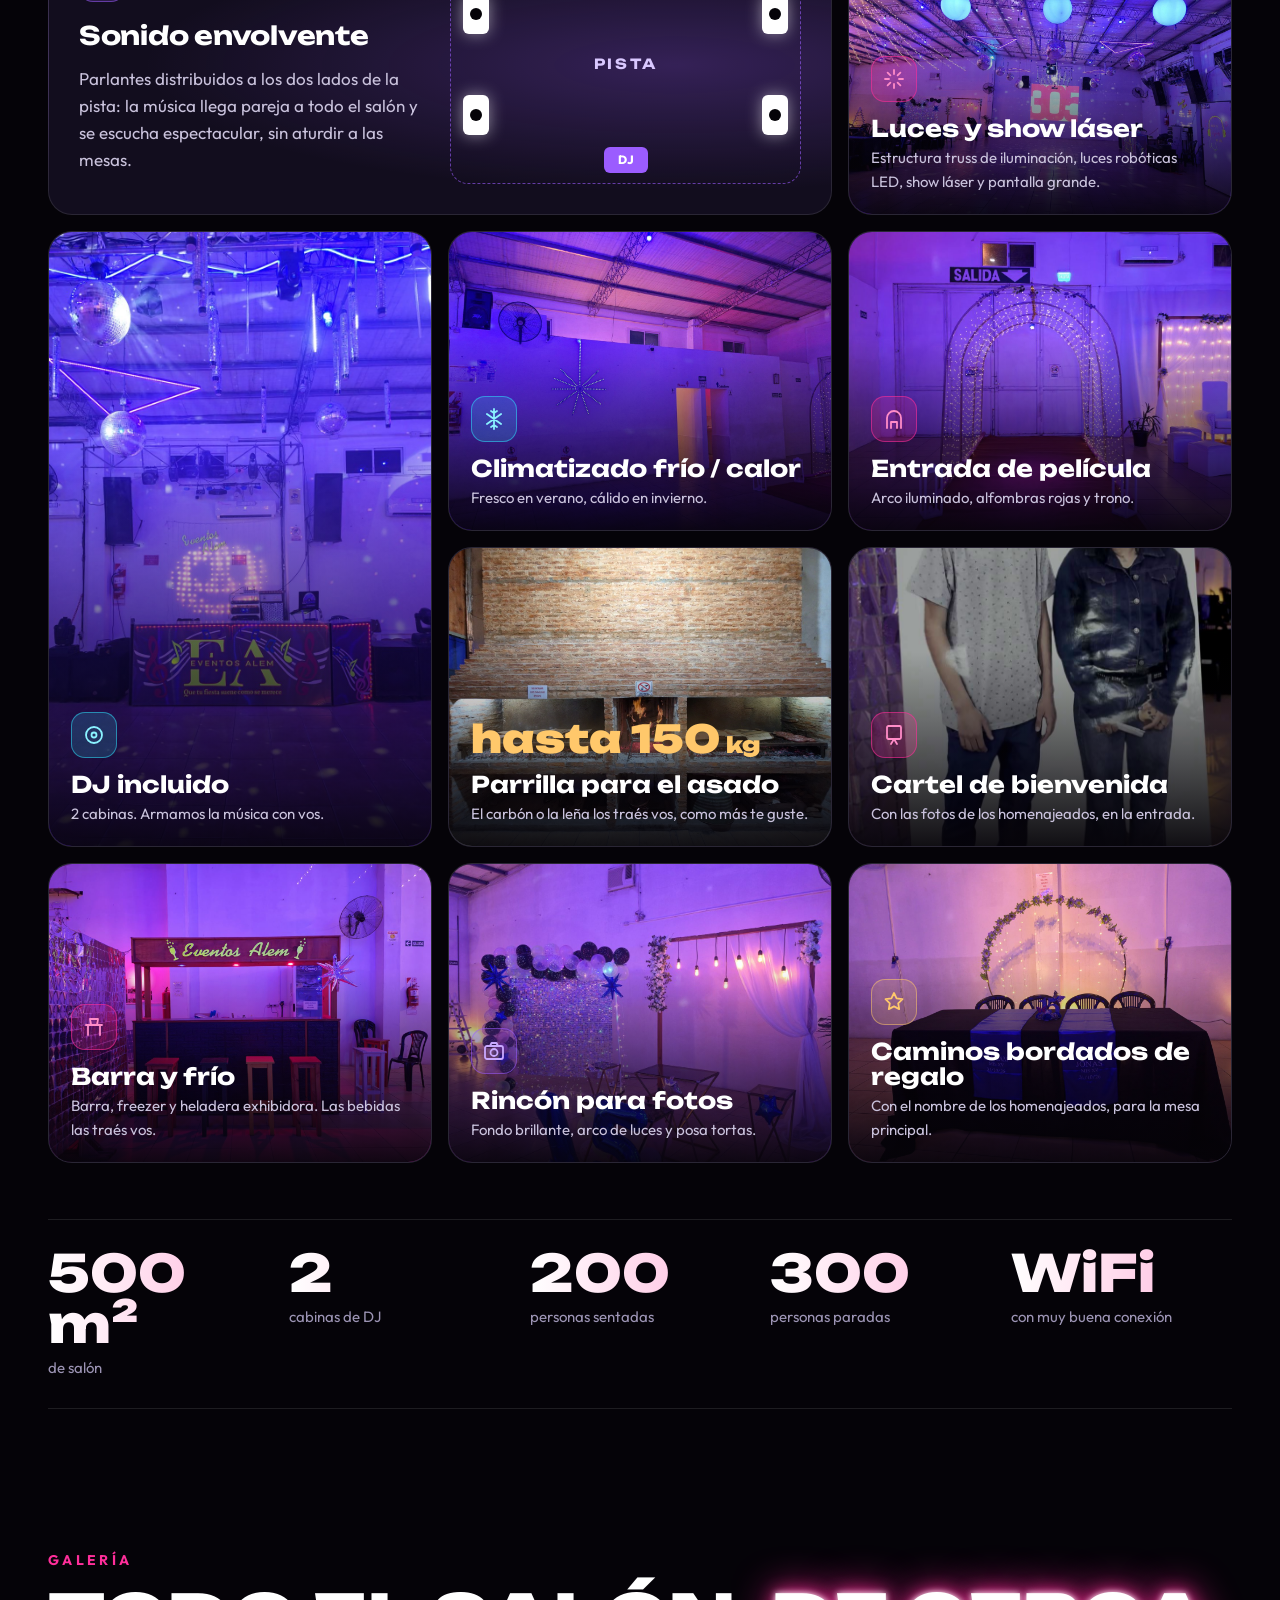
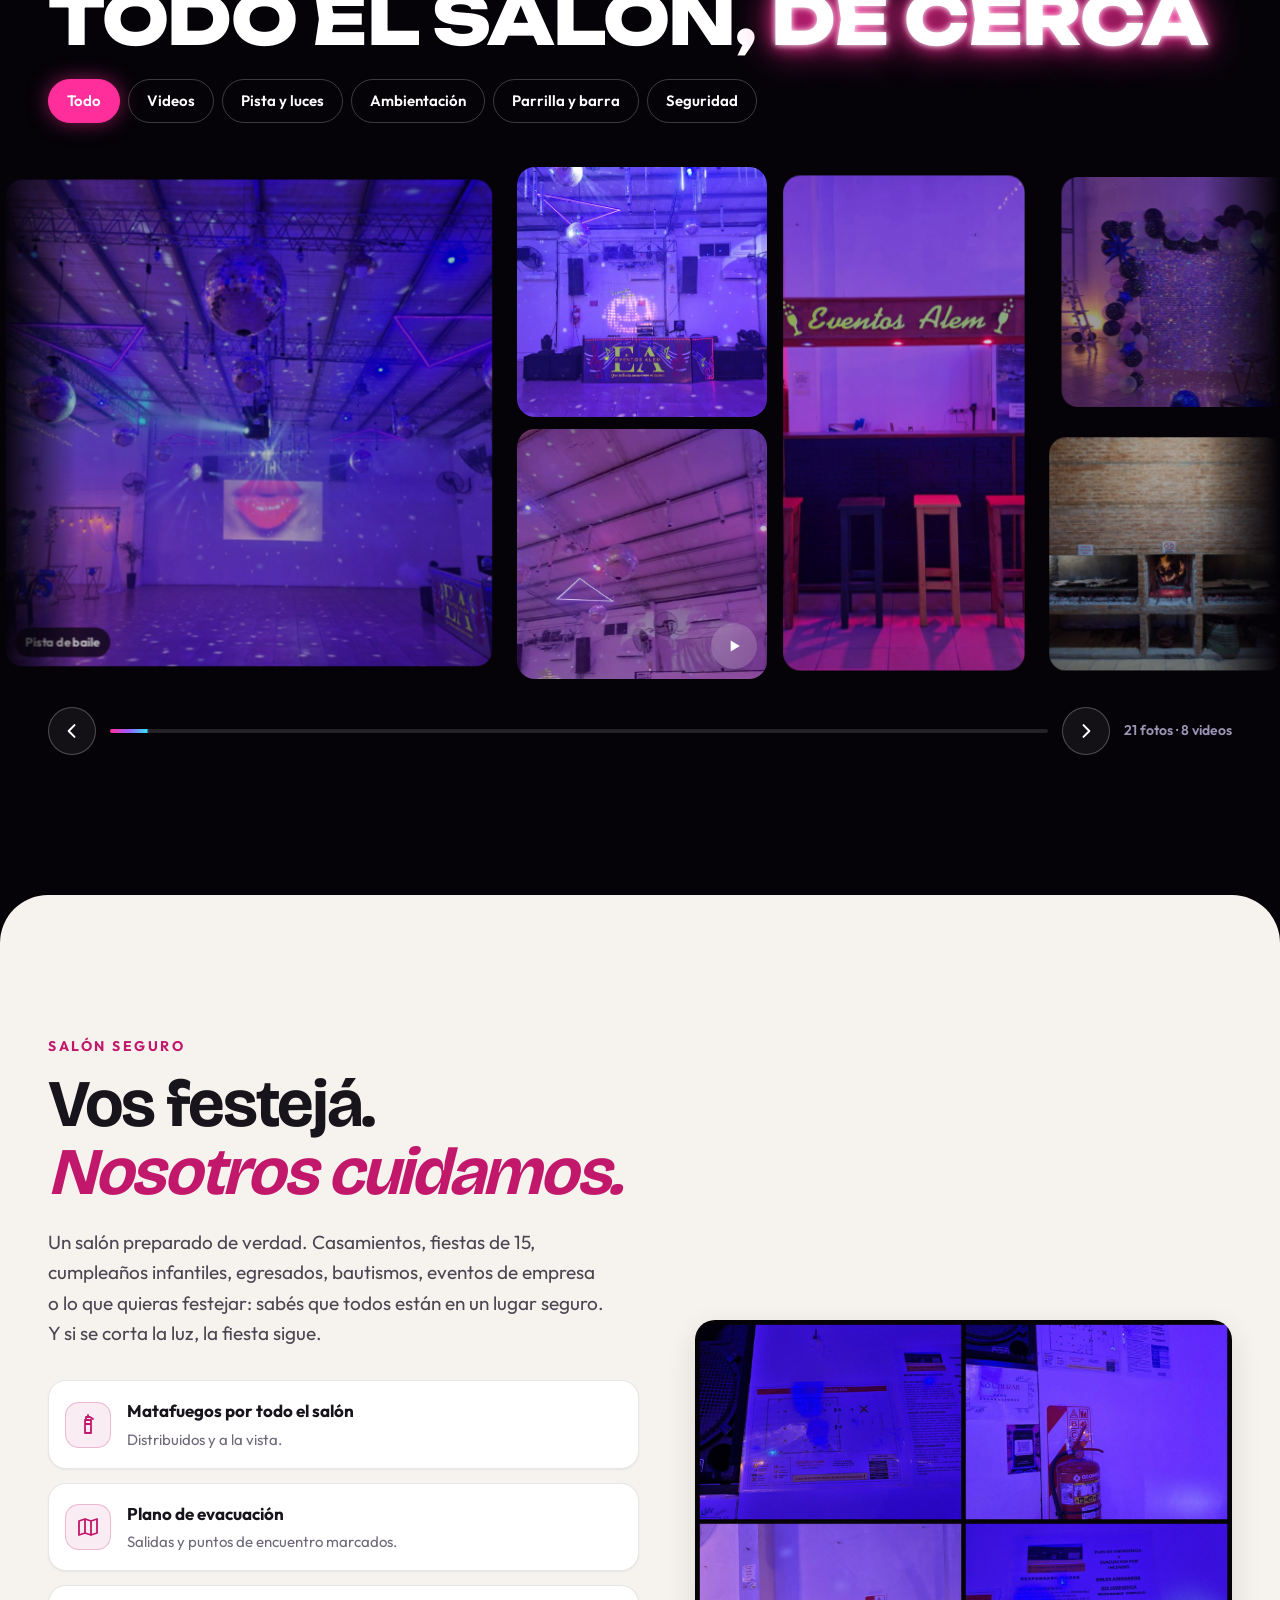
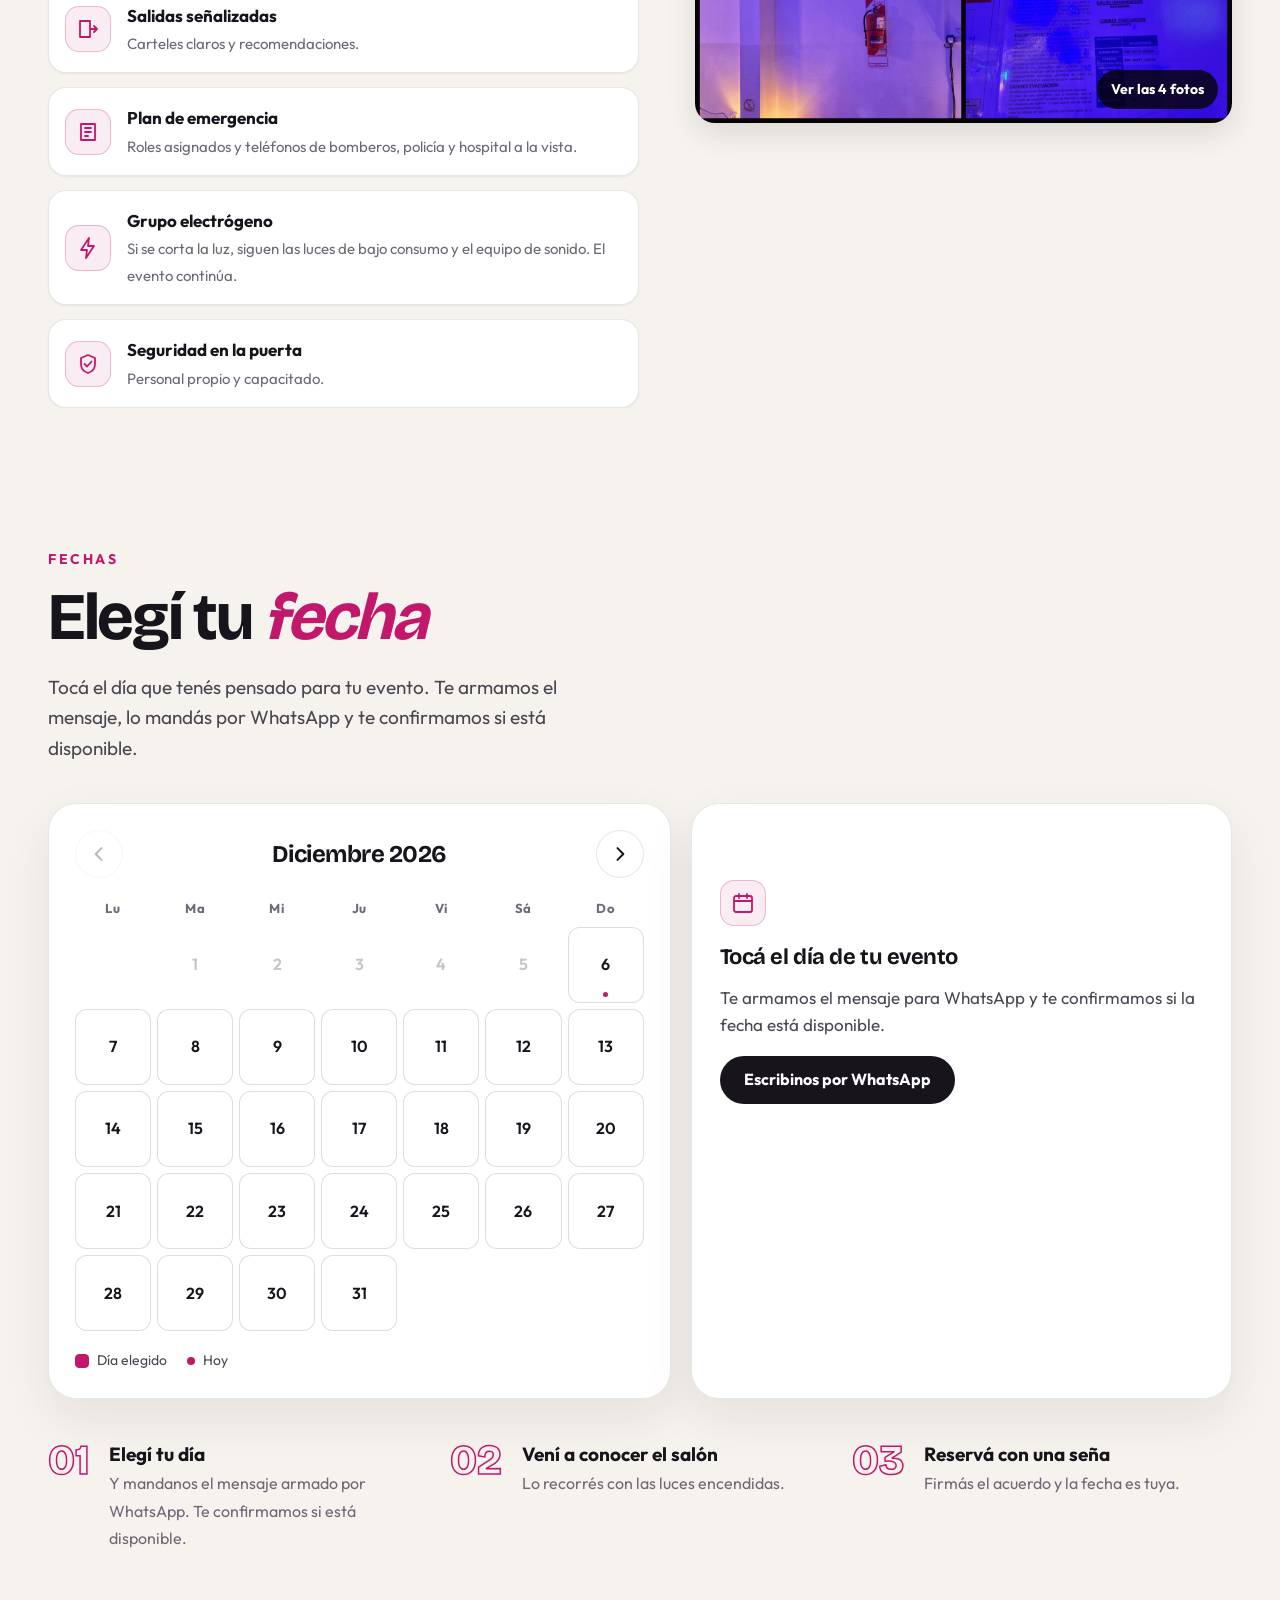
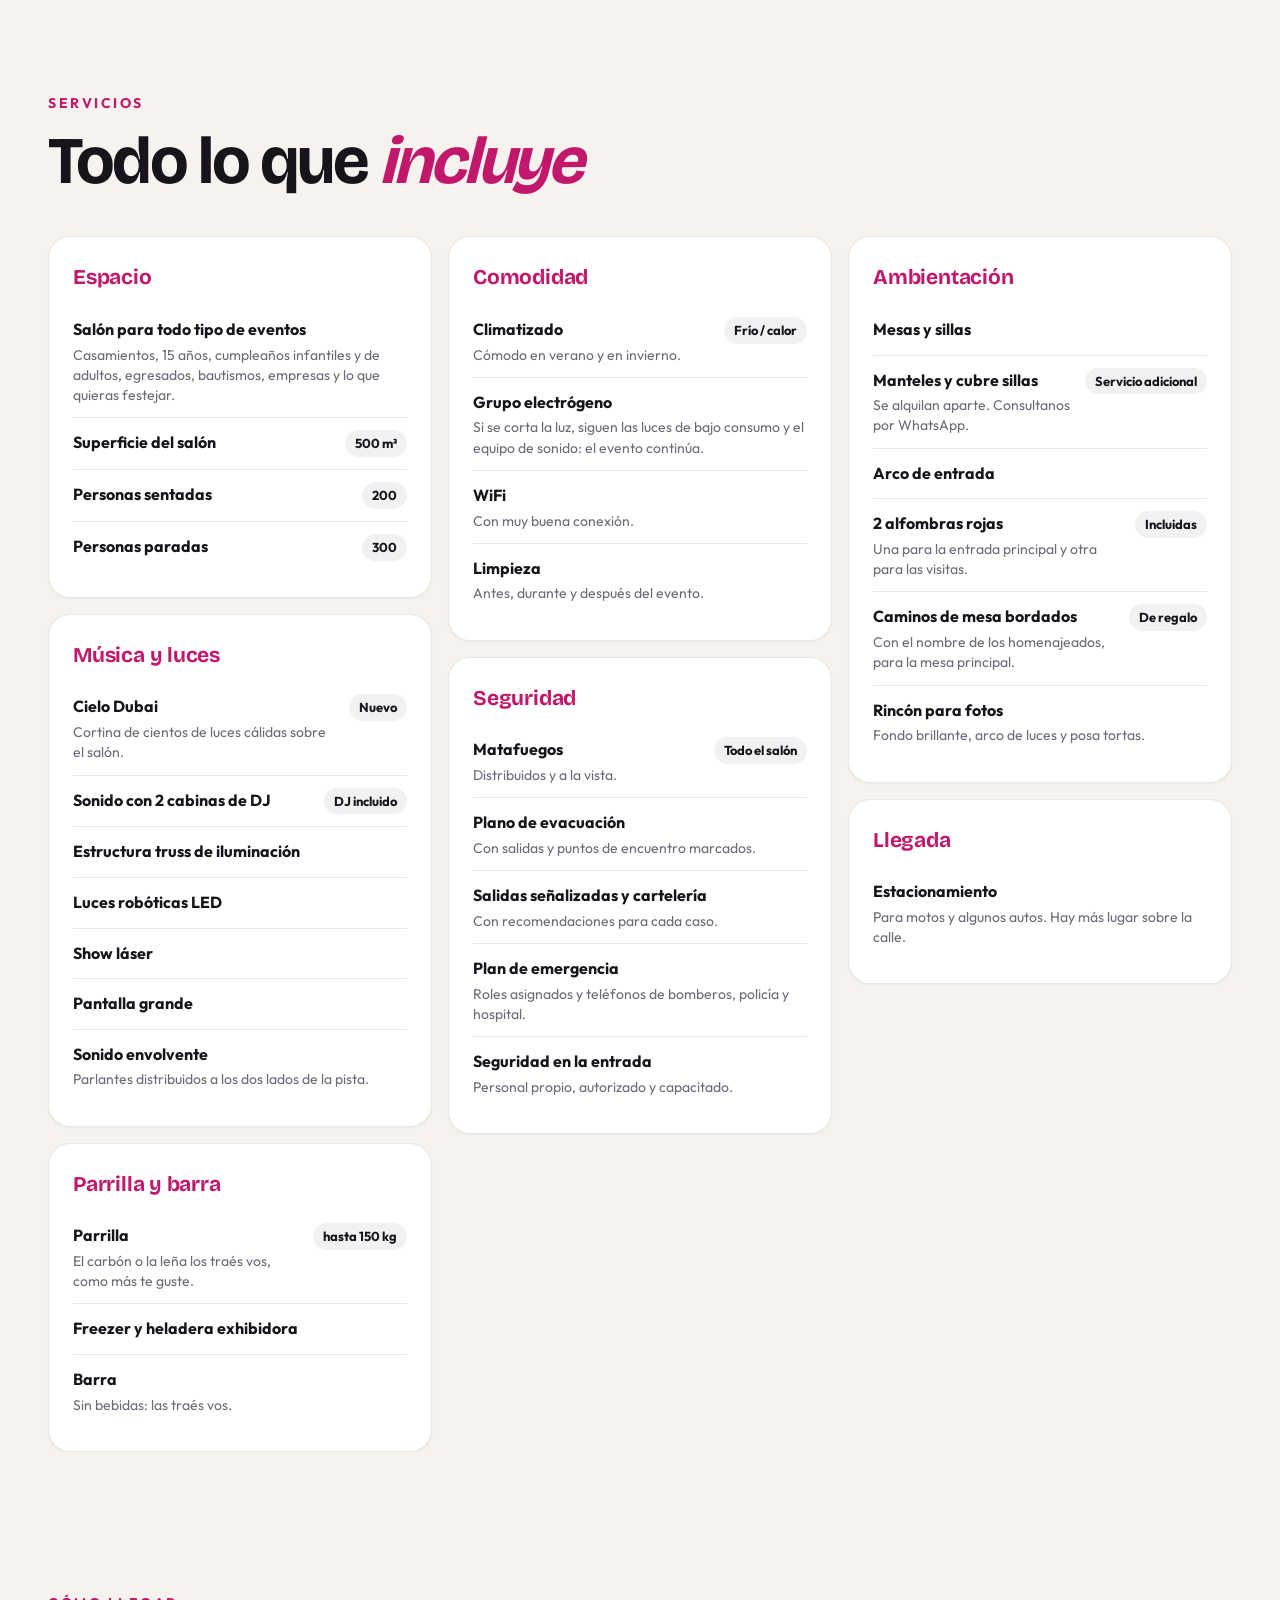
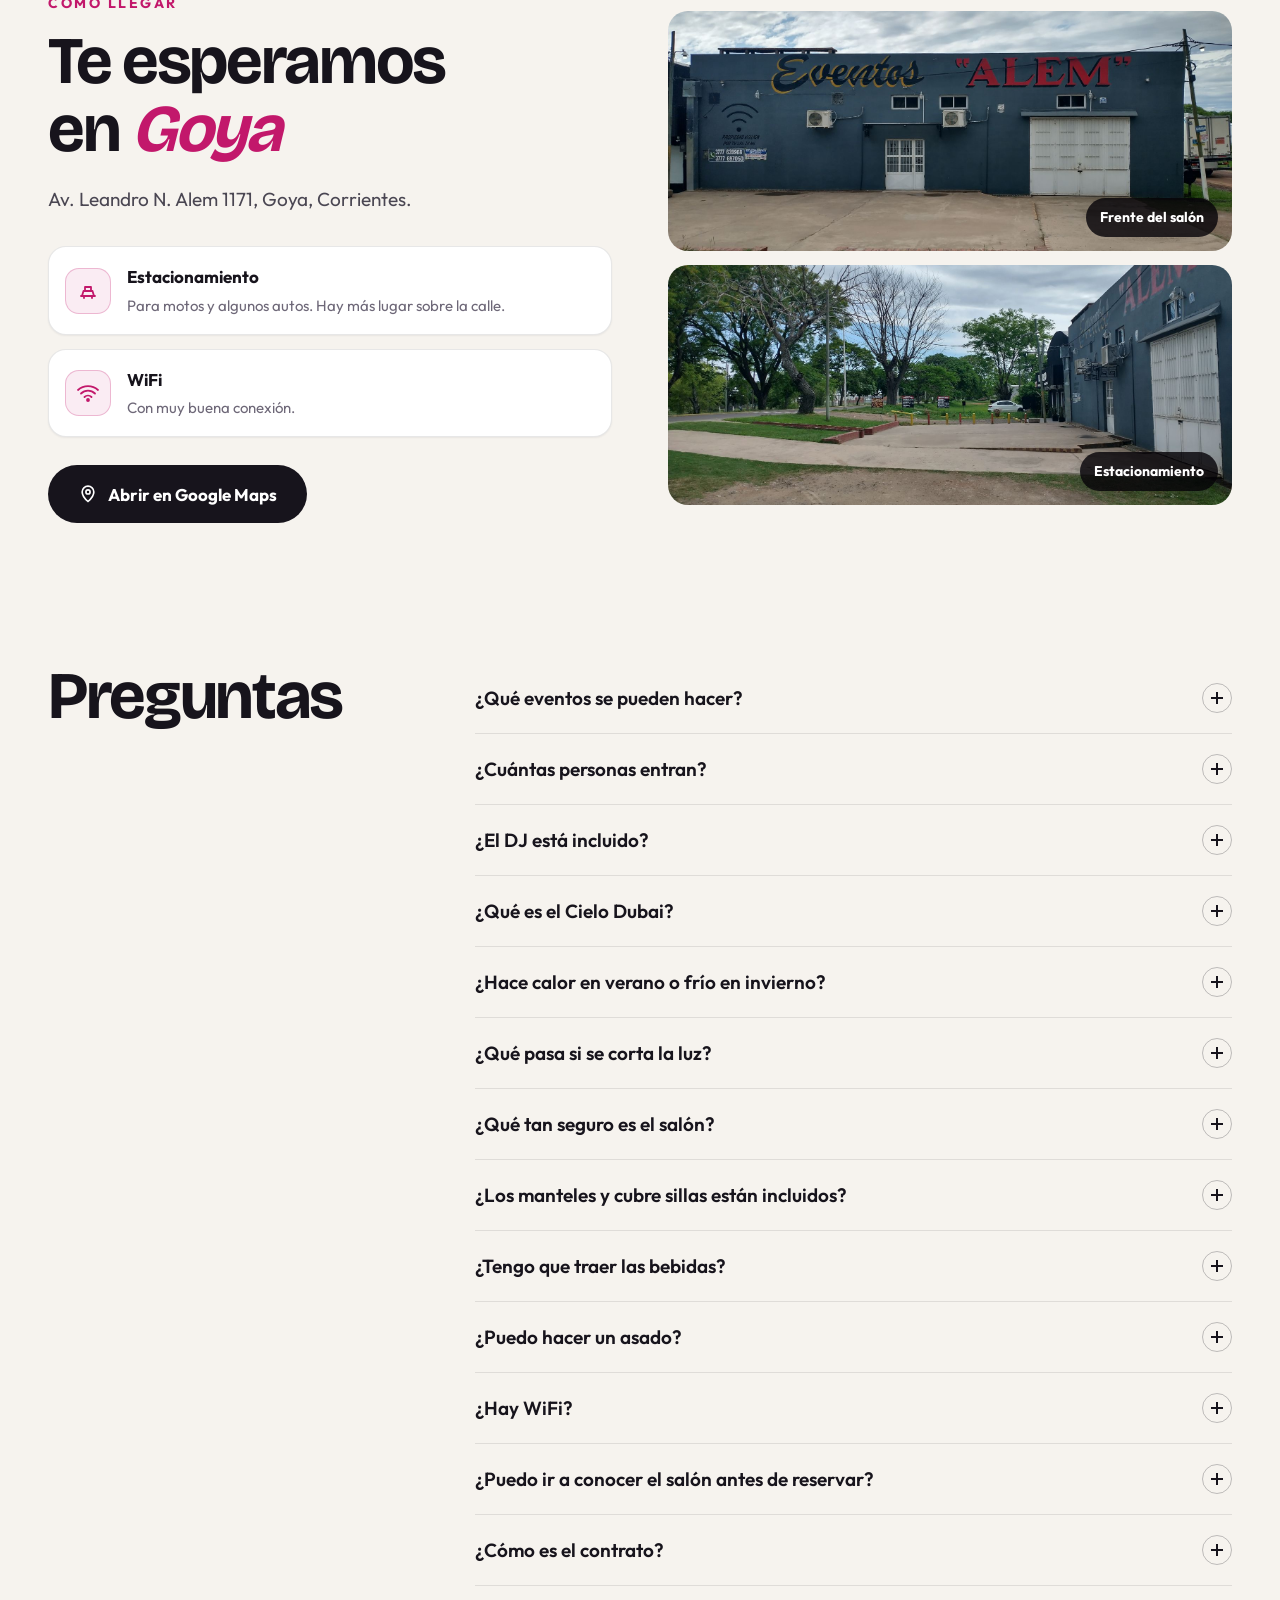
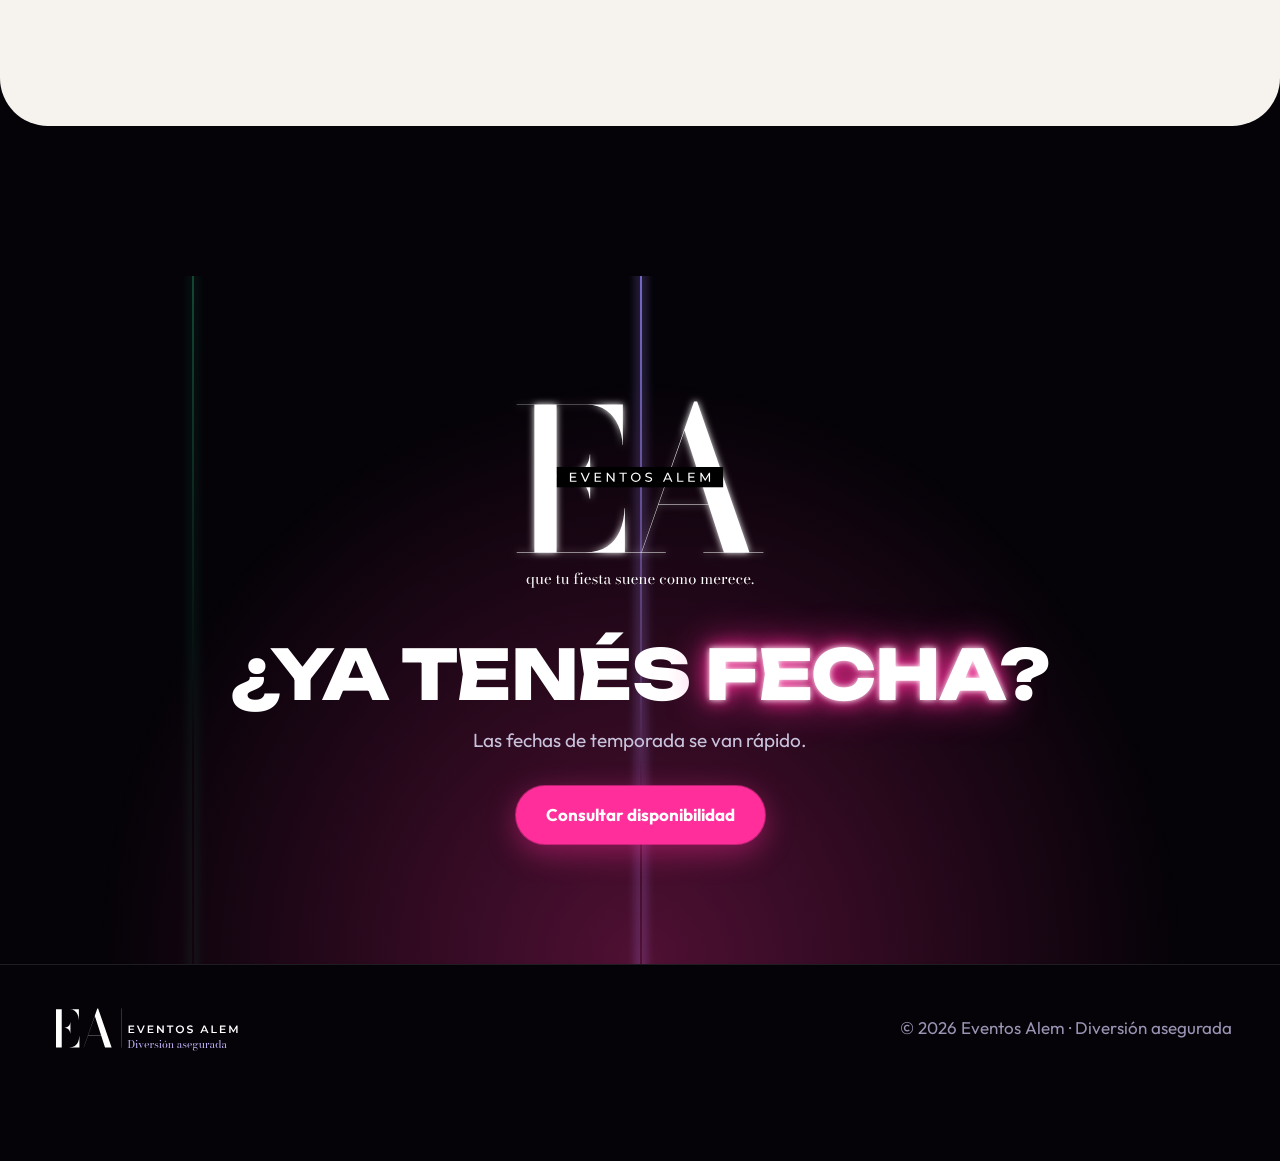
==== commit 8823cdd5: "Correcciones de Emmanuel: versión mezcla clara como principal - index.html pasa a ser la mezcla (neó" ====
--- a/index.html
+++ b/index.html
@@ -12,6 +12,7 @@
   <link rel="preconnect" href="https://fonts.gstatic.com" crossorigin>
   <link rel="stylesheet" href="https://fonts.googleapis.com/css2?family=Bricolage+Grotesque:opsz,wght@12..96,500..800&family=Unbounded:wght@500;700;800;900&family=Outfit:wght@400;500;600;700&display=swap">
   <link rel="stylesheet" href="css/nuevo.css?v=15">
+  <link rel="stylesheet" href="css/mezcla.css?v=2">
 </head>
 <body>
   <a class="skip" href="#contenido">Saltar al contenido</a>
@@ -26,6 +27,7 @@
       <a href="#cielo">Cielo Dubai</a>
       <a href="#experiencia">El salón</a>
       <a href="#fotos">Fotos</a>
+      <a href="#eventos" id="navEventos" hidden>Eventos</a>
       <a href="#seguridad">Seguridad</a>
       <a href="#consultar">Fechas</a>
       <a href="#llegar">Cómo llegar</a>
@@ -123,7 +125,7 @@
 
           <button class="tile tile-photo" type="button" data-open-id="pista-globos" data-reveal>
             <img src="img/nuevo/pista-globos.jpg" alt="" loading="lazy">
-            <span class="tile-cap"><span class="ico ico-pink"><svg viewBox="0 0 24 24" aria-hidden="true"><path d="M12 3v4M12 17v4M3 12h4M17 12h4M5.6 5.6l2.8 2.8M15.6 15.6l2.8 2.8M5.6 18.4l2.8-2.8M15.6 8.4l2.8-2.8"/></svg></span><b>Luces y show láser</b><small>Bolas de espejos, barras de luces, láser y pantalla.</small></span>
+            <span class="tile-cap"><span class="ico ico-pink"><svg viewBox="0 0 24 24" aria-hidden="true"><path d="M12 3v4M12 17v4M3 12h4M17 12h4M5.6 5.6l2.8 2.8M15.6 15.6l2.8 2.8M5.6 18.4l2.8-2.8M15.6 8.4l2.8-2.8"/></svg></span><b>Luces y show láser</b><small>Estructura truss de iluminación, luces robóticas LED, show láser y pantalla grande.</small></span>
           </button>
 
           <button class="tile tile-photo tile-tall" type="button" data-open-id="dj-cabina" data-reveal>
@@ -138,7 +140,7 @@
 
           <button class="tile tile-photo" type="button" data-open-id="entrada-arco" data-reveal>
             <img src="img/nuevo/entrada-arco.jpg" alt="" loading="lazy">
-            <span class="tile-cap"><span class="ico ico-pink"><svg viewBox="0 0 24 24" aria-hidden="true"><path d="M5 21V11a7 7 0 0 1 14 0v10M9 21v-6h6v6"/></svg></span><b>Entrada de película</b><small>Arco iluminado, alfombra roja y trono.</small></span>
+            <span class="tile-cap"><span class="ico ico-pink"><svg viewBox="0 0 24 24" aria-hidden="true"><path d="M5 21V11a7 7 0 0 1 14 0v10M9 21v-6h6v6"/></svg></span><b>Entrada de película</b><small>Arco iluminado, alfombras rojas y trono.</small></span>
           </button>
 
           <button class="tile tile-photo tile-grill" type="button" data-open-id="parrilla" data-reveal>
@@ -209,20 +211,34 @@
       </div>
     </section>
 
-    <!-- FECHAS: calendario con disponibilidad real -->
-    <section class="sec seg clasico clasico-ini" id="seguridad" aria-labelledby="h-seg">
+    <!-- EVENTOS REALIZADOS: fotos y videos que sube el dueño desde el panel (se muestra solo si hay) -->
+    <section class="sec" id="eventos" aria-labelledby="h-ev" hidden>
+      <div class="wrap">
+        <div class="head-row">
+          <div>
+            <p class="eyebrow pink">Eventos en el salón</p>
+            <h2 id="h-ev">Fiestas que <span class="neon-pink">ya vivimos</span></h2>
+          </div>
+          <div class="chips" id="evFiltros" role="group" aria-label="Filtrar por tipo de evento"></div>
+        </div>
+        <div class="ev-grid" id="evGrid"></div>
+      </div>
+    </section>
+
+    <!-- FECHAS: el cliente elige el día y consulta por WhatsApp -->
+    <section class="sec seg claro claro-ini" id="seguridad" aria-labelledby="h-seg">
       <div class="wrap seg-grid">
         <div class="seg-txt">
           <p class="eyebrow green" data-reveal>Salón seguro</p>
           <h2 id="h-seg" data-reveal>Vos festejá.<br><span class="neon-green">Nosotros cuidamos.</span></h2>
-          <p class="lead" data-reveal>Un salón preparado de verdad. Si es la fiesta de 15 de tu hija o el evento de tu empresa, sabés que todos están en un lugar seguro. Y si se corta la luz, la fiesta sigue.</p>
+          <p class="lead" data-reveal>Un salón preparado de verdad. Casamientos, fiestas de 15, cumpleaños infantiles, egresados, bautismos, eventos de empresa o lo que quieras festejar: sabés que todos están en un lugar seguro. Y si se corta la luz, la fiesta sigue.</p>
           <ul class="checks">
             <li data-reveal><span class="ico ico-green"><svg viewBox="0 0 24 24" aria-hidden="true"><path d="M9 7h6v13H9zM10 7V4h4l3 2M12 4V2M9 11h6"/></svg></span><div><b>Matafuegos por todo el salón</b><small>Distribuidos y a la vista.</small></div></li>
             <li data-reveal><span class="ico ico-green"><svg viewBox="0 0 24 24" aria-hidden="true"><path d="M3 6l6-2 6 2 6-2v14l-6 2-6-2-6 2zM9 4v14M15 6v14"/></svg></span><div><b>Plano de evacuación</b><small>Salidas y puntos de encuentro marcados.</small></div></li>
             <li data-reveal><span class="ico ico-green"><svg viewBox="0 0 24 24" aria-hidden="true"><path d="M4 4h10v16H4zM14 12h7M18 9l3 3-3 3"/></svg></span><div><b>Salidas señalizadas</b><small>Carteles claros y recomendaciones.</small></div></li>
             <li data-reveal><span class="ico ico-green"><svg viewBox="0 0 24 24" aria-hidden="true"><path d="M5 4h14v16H5zM9 8h6M9 12h6M9 16h3"/></svg></span><div><b>Plan de emergencia</b><small>Roles asignados y teléfonos de bomberos, policía y hospital a la vista.</small></div></li>
             <li data-reveal><span class="ico ico-green"><svg viewBox="0 0 24 24" aria-hidden="true"><path d="M13 2 5 14h6l-1 8 8-12h-6z"/></svg></span><div><b>Grupo electrógeno</b><small>Si se corta la luz, siguen las luces de bajo consumo y el equipo de sonido. El evento continúa.</small></div></li>
-            <li data-reveal><span class="ico ico-green"><svg viewBox="0 0 24 24" aria-hidden="true"><path d="M12 3l7 3v6c0 4.5-3 7.8-7 9-4-1.2-7-4.5-7-9V6z"/><path d="m8.5 12 2.5 2.5 4.5-5"/></svg></span><div><b>Seguridad en la puerta</b><small>2 personas propias y capacitadas.</small></div></li>
+            <li data-reveal><span class="ico ico-green"><svg viewBox="0 0 24 24" aria-hidden="true"><path d="M12 3l7 3v6c0 4.5-3 7.8-7 9-4-1.2-7-4.5-7-9V6z"/><path d="m8.5 12 2.5 2.5 4.5-5"/></svg></span><div><b>Seguridad en la puerta</b><small>Personal propio y capacitado.</small></div></li>
           </ul>
         </div>
         <button class="pic collage" type="button" data-open-id="seg-plano-evacuacion" data-reveal>
@@ -233,11 +249,11 @@
     </section>
 
     <!-- FOTOS -->
-    <section class="sec consultar clasico" id="consultar" aria-labelledby="h-cons">
+    <section class="sec consultar claro" id="consultar" aria-labelledby="h-cons">
       <div class="wrap">
         <p class="eyebrow cyan" data-reveal>Fechas</p>
         <h2 id="h-cons" data-reveal>Elegí tu <span class="neon-cyan">fecha</span></h2>
-        <p class="lead" data-reveal>Mirá qué días están libres y consultá con un toque. Los días ocupados no se pueden elegir.</p>
+        <p class="lead" data-reveal>Tocá el día que tenés pensado para tu evento. Te armamos el mensaje, lo mandás por WhatsApp y te confirmamos si está disponible.</p>
         <div class="cal-wrap">
           <div class="cal" id="cal" data-reveal>
             <div class="cal-head">
@@ -248,8 +264,7 @@
             <div class="cal-dow" aria-hidden="true"><span>Lu</span><span>Ma</span><span>Mi</span><span>Ju</span><span>Vi</span><span>Sá</span><span>Do</span></div>
             <div class="cal-grid" id="calGrid" role="group" aria-label="Días del mes"></div>
             <ul class="cal-ley" aria-label="Referencias">
-              <li><i class="k k-libre"></i>Disponible</li>
-              <li><i class="k k-res"></i>Ocupada</li>
+              <li><i class="k k-sel"></i>Día elegido</li>
               <li><i class="k k-hoy"></i>Hoy</li>
             </ul>
             <p class="cal-estado" id="calEstado" role="status"></p>
@@ -257,7 +272,7 @@
           <div class="sel" id="sel" aria-live="polite"></div>
         </div>
         <ol class="steps steps-row">
-          <li data-reveal><span>01</span><div><b>Elegí un día libre</b><small>Y escribinos por WhatsApp con el mensaje armado.</small></div></li>
+          <li data-reveal><span>01</span><div><b>Elegí tu día</b><small>Y mandanos el mensaje armado por WhatsApp. Te confirmamos si está disponible.</small></div></li>
           <li data-reveal><span>02</span><div><b>Vení a conocer el salón</b><small>Lo recorrés con las luces encendidas.</small></div></li>
           <li data-reveal><span>03</span><div><b>Reservá con una seña</b><small>Firmás el acuerdo y la fecha es tuya.</small></div></li>
         </ol>
@@ -265,7 +280,7 @@
     </section>
 
     <!-- TODO LO QUE INCLUYE (misma lista que la versión original) -->
-    <section class="sec clasico" id="incluye" aria-labelledby="h-inc">
+    <section class="sec claro" id="incluye" aria-labelledby="h-inc">
       <div class="wrap">
         <p class="eyebrow pink" data-reveal>Servicios</p>
         <h2 id="h-inc" data-reveal>Todo lo que <span class="neon-pink">incluye</span></h2>
@@ -274,7 +289,7 @@
     </section>
 
     <!-- CÓMO LLEGAR -->
-    <section class="sec clasico" id="llegar" aria-labelledby="h-llegar">
+    <section class="sec claro" id="llegar" aria-labelledby="h-llegar">
       <div class="wrap llegar-grid">
         <div>
           <p class="eyebrow pink" data-reveal>Cómo llegar</p>
@@ -303,13 +318,13 @@
     </section>
 
     <!-- FAQ -->
-    <section class="sec clasico clasico-fin" id="preguntas" aria-labelledby="h-faq">
+    <section class="sec claro claro-fin" id="preguntas" aria-labelledby="h-faq">
       <div class="wrap faq-grid">
         <h2 id="h-faq" data-reveal>Preguntas</h2>
         <div class="faq" id="faqLista">
           <details data-reveal><summary>¿El DJ está incluido?<i></i></summary><p>Sí. El DJ está incluido y el salón tiene 2 cabinas.</p></details>
           <details data-reveal><summary>¿Qué es el Cielo Dubai?<i></i></summary><p>Una cortina de cientos de luces cálidas que cuelga del techo sobre todo el salón. Ideal para la entrada, el vals y las fotos.</p></details>
-          <details data-reveal><summary>¿Qué tan seguro es el salón?<i></i></summary><p>Hay matafuegos por todo el salón, plano de evacuación con salidas y puntos de encuentro, cartelería de emergencia y 2 personas de seguridad propia en la entrada.</p></details>
+          <details data-reveal><summary>¿Qué tan seguro es el salón?<i></i></summary><p>Hay matafuegos por todo el salón, plano de evacuación con salidas y puntos de encuentro, cartelería de emergencia y personal de seguridad propio en la entrada.</p></details>
           <details data-reveal><summary>¿Hace calor en verano o frío en invierno?<i></i></summary><p>No. El salón está climatizado frío / calor.</p></details>
           <details data-reveal><summary>¿Qué pasa si se corta la luz?<i></i></summary><p>La fiesta sigue. El grupo electrógeno mantiene las luces de bajo consumo y el equipo de sonido.</p></details>
           <details data-reveal><summary>¿Cuántas personas entran?<i></i></summary><p>200 personas sentadas o 300 paradas.</p></details>
@@ -357,7 +372,7 @@
     <div class="v-thumbs" id="visorThumbs"></div>
   </dialog>
 
-  <script src="js/site-data.js?v=15"></script>
-  <script src="js/nuevo.js?v=14" defer></script>
+  <script src="js/site-data.js?v=16"></script>
+  <script src="js/nuevo.js?v=15" defer></script>
 </body>
 </html>
--- a/css/mezcla.css
+++ b/css/mezcla.css
@@ -0,0 +1,76 @@
+/* MEZCLA v2 (elegida por el dueño) — neón para la fiesta, clásico CLARO para la información.
+   Se carga después de nuevo.css en index.html. */
+[hidden]{display:none!important}
+.claro{
+  --paper:#F6F3EE; --ink:#17141C; --card:#FFFFFF; --line:rgba(23,20,28,.1);
+  --muted:#4A4652; --soft:#6E6878; --acc:#C2186B;
+  --display:"Bricolage Grotesque",Georgia,serif;
+  background:var(--paper); color:var(--ink);
+}
+.claro-ini{margin-top:clamp(80px,11vw,140px);border-radius:clamp(28px,4vw,48px) clamp(28px,4vw,48px) 0 0}
+.claro-fin{padding-bottom:clamp(80px,11vw,140px);border-radius:0 0 clamp(28px,4vw,48px) clamp(28px,4vw,48px)}
+.claro h2{text-transform:none;font-weight:700;letter-spacing:-.035em;line-height:1.02;font-size:clamp(36px,5.2vw,70px);color:var(--ink)}
+.claro h3{letter-spacing:-.02em}
+.claro .neon-pink,.claro .neon-cyan,.claro .neon-green{color:var(--acc);text-shadow:none;font-style:italic}
+.claro .eyebrow{color:var(--acc)!important;letter-spacing:.18em}
+.claro .lead,.claro p{color:var(--muted)}
+.claro .ico{background:rgba(194,24,107,.08);color:var(--acc);box-shadow:inset 0 0 0 1px rgba(194,24,107,.25)}
+.claro .checks li{background:var(--card);box-shadow:0 1px 2px rgba(23,20,28,.06)}
+.claro .checks li:hover{border-color:rgba(194,24,107,.35);box-shadow:0 8px 24px rgba(23,20,28,.08)}
+.claro .checks b{color:var(--ink)}
+.claro .steps span{-webkit-text-stroke:1.5px var(--acc);text-shadow:none}
+.claro .steps b{color:var(--ink)}
+.claro .btn-glass{background:var(--ink);color:#fff;border:0;backdrop-filter:none}
+.claro .btn-glass:hover{background:#000}
+.claro .round{border-color:var(--line);background:#fff;color:var(--ink)}
+.claro .round:hover{border-color:var(--ink);background:#fff}
+.claro .collage{box-shadow:0 10px 30px rgba(23,20,28,.12)}
+.claro .collage-tag{color:#fff;box-shadow:none}
+/* calendario */
+.claro .cal{background:var(--card);border:1px solid var(--line);box-shadow:0 20px 50px rgba(23,20,28,.08)}
+.claro .cal-mes{color:var(--ink)}
+.claro .cal-dow{color:var(--soft)}
+.claro .dia{color:var(--ink)}
+.claro .dia.libre{background:#fff;border-color:rgba(23,20,28,.14);color:var(--ink)}
+.claro .dia.libre:hover{background:rgba(194,24,107,.08);border-color:var(--acc);box-shadow:none}
+.claro .dia.res{background:rgba(185,28,28,.07);border-color:rgba(185,28,28,.3);color:#B91C1C}
+.claro .dia.pasado{color:rgba(23,20,28,.25)}
+.claro .dia[aria-pressed="true"]{background:var(--acc);border-color:var(--acc);color:#fff;box-shadow:0 6px 16px rgba(194,24,107,.3)}
+.claro .k-sel{background:var(--acc);border:1px solid var(--acc)}
+.claro .sel-txt{margin:0 0 14px}
+.claro .dia.hoy::after,.claro .k-hoy{background:var(--acc);box-shadow:none}
+.claro .k-libre{background:rgba(22,163,74,.2);border-color:#15803D}
+.claro .k-res{background:rgba(185,28,28,.15);border-color:#B91C1C}
+.claro .cal-ley{color:var(--muted)}
+.claro .cal-skel{background:linear-gradient(90deg,rgba(23,20,28,.04),rgba(23,20,28,.09),rgba(23,20,28,.04));background-size:200% 100%}
+.claro .sel{background:var(--card);box-shadow:0 20px 50px rgba(23,20,28,.08)}
+.claro .sel h3,.claro .sel-fecha{color:var(--ink)!important}
+.claro .sel-nota{background:rgba(217,119,6,.1);color:#7C4A03!important}
+.claro .badge-ok{background:rgba(22,163,74,.1);color:#15803D;box-shadow:inset 0 0 0 1px rgba(21,128,61,.35)}
+.claro .sel input,.claro .sel textarea{background:#fff;color:var(--ink);border-color:rgba(23,20,28,.2);color-scheme:light}
+.claro .sel input:focus,.claro .sel textarea:focus{border-color:var(--acc);box-shadow:0 0 0 3px rgba(194,24,107,.15)}
+.claro .link-btn{color:var(--muted)}.claro .link-btn:hover{color:var(--ink)}
+.claro .err{color:#B91C1C}
+/* servicios */
+.claro .ficha-g{background:var(--card);box-shadow:0 1px 2px rgba(23,20,28,.05)}
+.claro .ficha-g h3{color:var(--acc);text-transform:none;letter-spacing:-.01em;font-size:21px}
+.claro .ficha-g b{color:var(--ink)}
+.claro .ficha-v{background:rgba(23,20,28,.06);color:var(--ink)}
+/* preguntas */
+.claro .faq summary{color:var(--ink)}
+.claro .faq summary i{border-color:rgba(23,20,28,.25)}
+.claro .faq summary i::before,.claro .faq summary i::after{background:var(--ink)}
+.claro .faq details[open] summary i{background:var(--acc);border-color:var(--acc)}
+.claro .faq details[open] summary i::before,.claro .faq details[open] summary i::after{background:#fff}
+.claro .chip{border-color:rgba(23,20,28,.22);color:var(--ink)}
+.claro .chip:hover{border-color:var(--ink)}
+.claro .chip[aria-pressed="true"]{background:var(--acc);border-color:var(--acc);color:#fff;box-shadow:none}
+/* eventos realizados (fotos y videos del panel) */
+.ev-grid{margin-top:32px;display:grid;grid-template-columns:repeat(auto-fill,minmax(220px,1fr));gap:12px}
+.ev-item{position:relative;aspect-ratio:4/5;border:0;padding:0;border-radius:18px;overflow:hidden;cursor:zoom-in;background:var(--card)}
+.ev-item img{width:100%;height:100%;object-fit:cover;transition:transform .6s ease}
+.ev-item:hover img{transform:scale(1.05)}
+.ev-item:hover,.ev-item:focus-visible{box-shadow:0 0 0 2px var(--pink),0 12px 40px rgba(255,46,154,.4)}
+.ev-item .g-cap{opacity:1;transform:none}
+.ev-item .play-badge{top:auto;bottom:10px;right:10px;left:auto}
+@media (max-width:520px){.ev-grid{grid-template-columns:repeat(2,minmax(0,1fr));gap:8px}.ev-item{border-radius:14px}}
